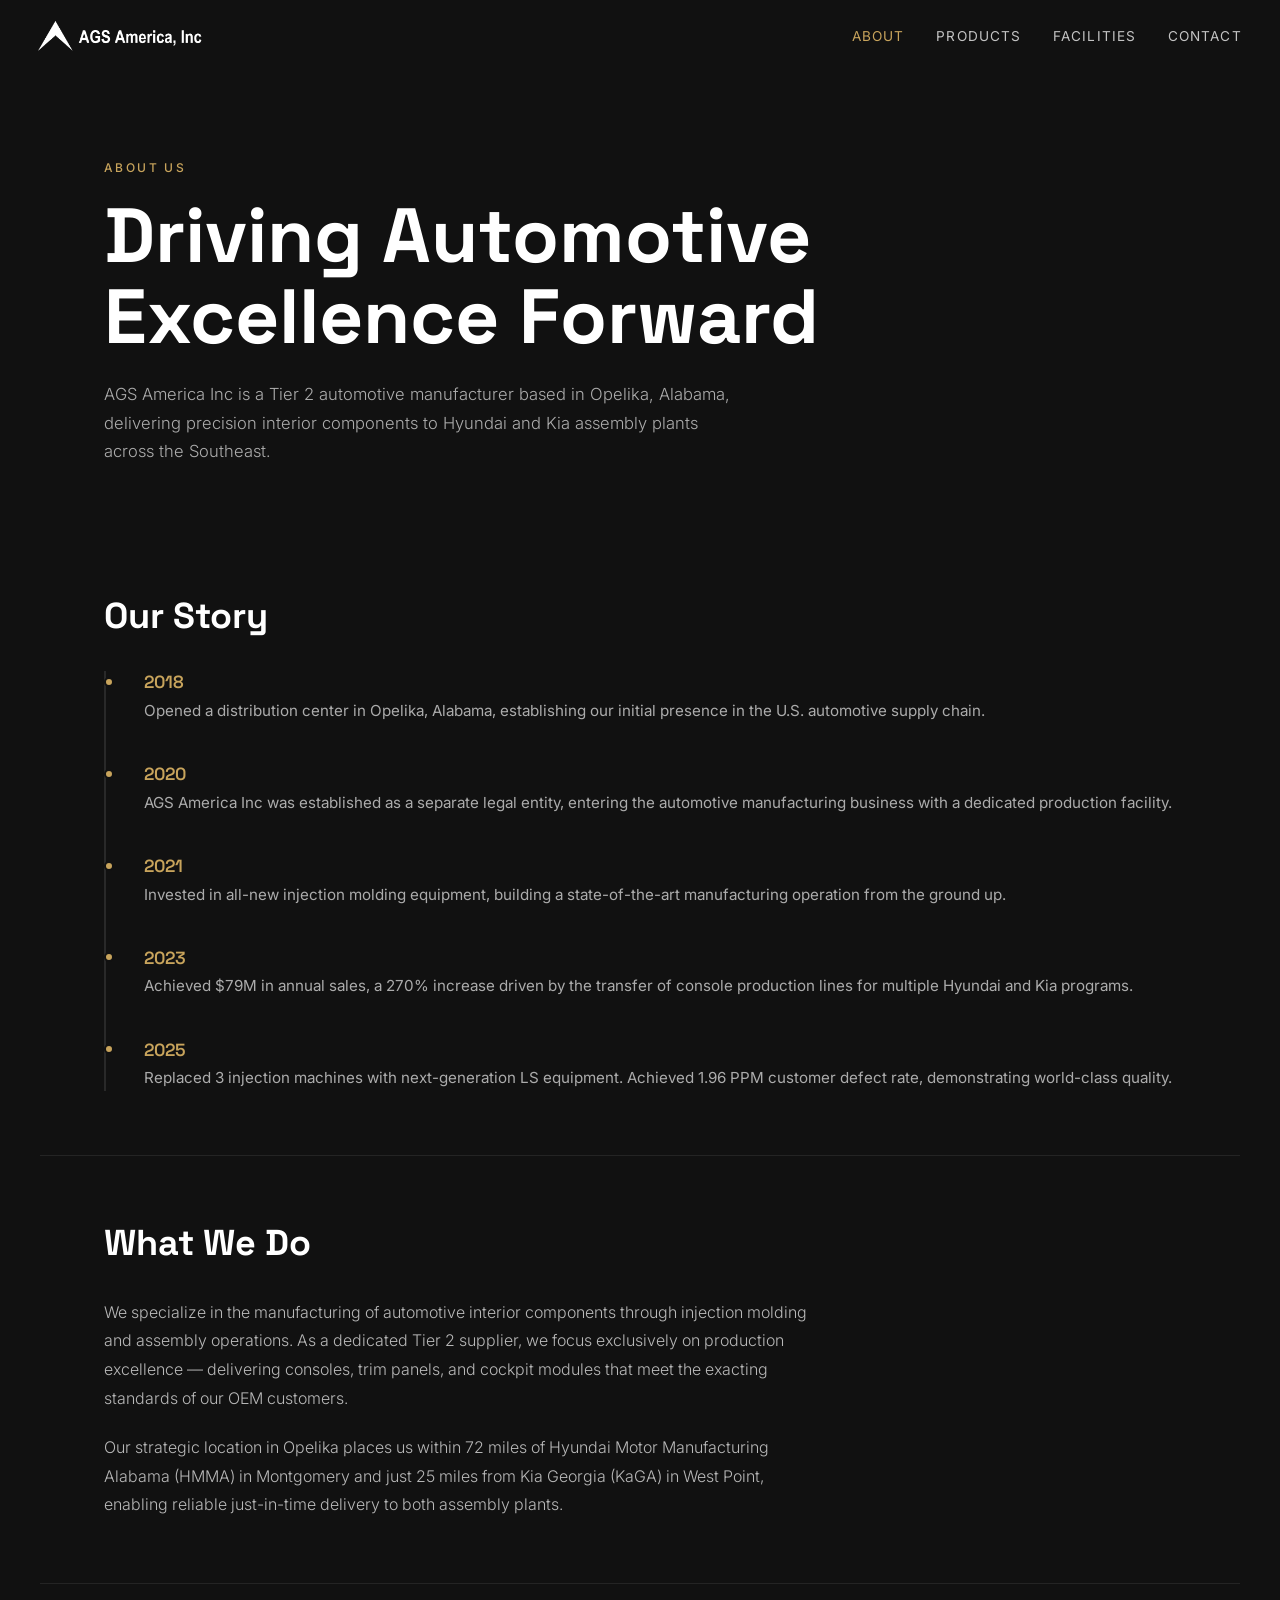
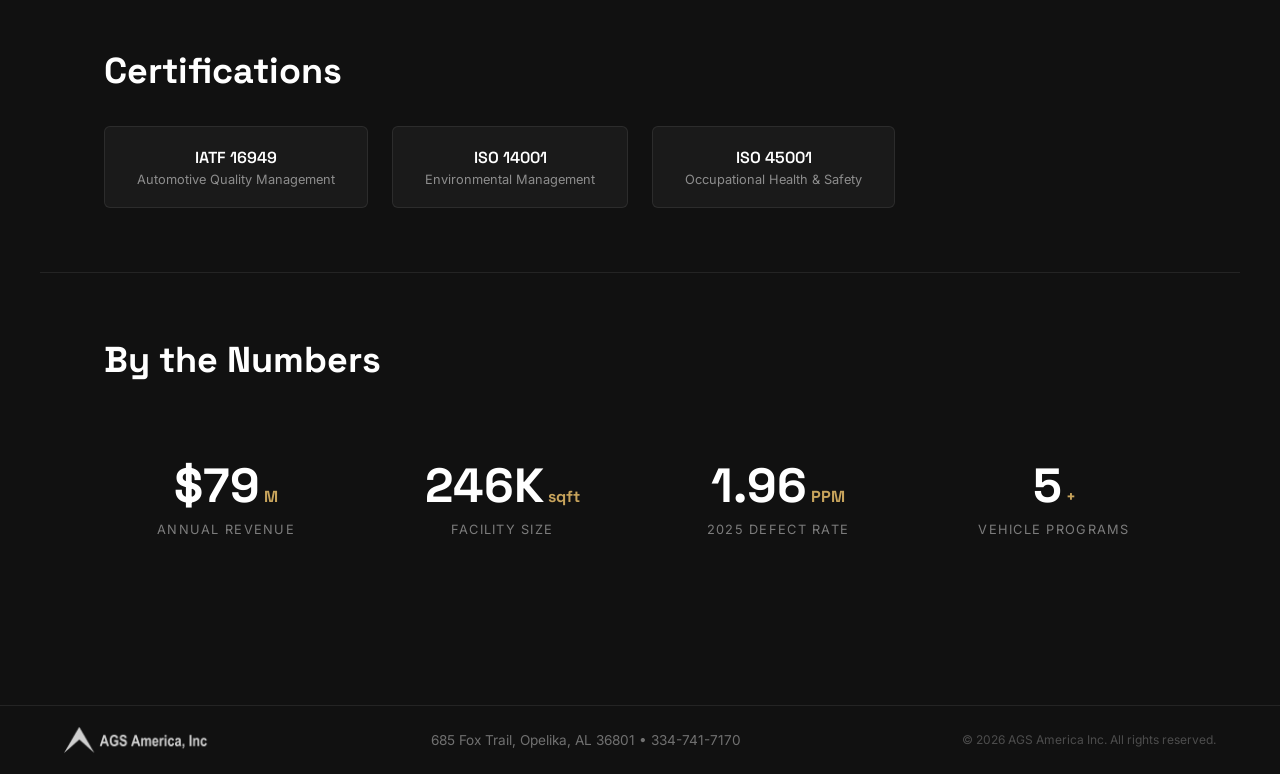
==== about.html @ 1b9a168b "Add mobile hamburger menu to all pages - Three-line toggle button visible on screens <= 768px - Full" ====
<!DOCTYPE html>
<html lang="en">
<head>
  <meta charset="UTF-8">
  <meta name="viewport" content="width=device-width, initial-scale=1.0">
  <title>About — AGS America Inc</title>
  <link rel="icon" href="favicon.ico" type="image/x-icon">
  <link rel="preconnect" href="https://fonts.googleapis.com">
  <link rel="preconnect" href="https://fonts.gstatic.com" crossorigin>
  <link href="https://fonts.googleapis.com/css2?family=Inter:wght@300;400;500;600;700&family=Space+Grotesk:wght@400;500;600;700&display=swap" rel="stylesheet">
  <link rel="stylesheet" href="css/pages.css">
</head>
<body>

  <header class="site-header">
    <nav>
      <a href="index.html" class="nav-logo-link"><img src="ags-logo-white.png" alt="AGS America, Inc" class="nav-logo-img"></a>
      <div class="nav-links">
        <a href="about.html" class="active">About</a>
        <a href="products.html">Products</a>
        <a href="facilities.html">Facilities</a>
        <a href="contact.html">Contact</a>
      </div>
      <button class="nav-toggle" aria-label="Menu">
        <span></span><span></span><span></span>
      </button>
    </nav>
  </header>

  <div class="page-hero">
    <span class="page-label">About Us</span>
    <h1>Driving Automotive<br>Excellence Forward</h1>
    <p class="page-intro">AGS America Inc is a Tier 2 automotive manufacturer based in Opelika, Alabama, delivering precision interior components to Hyundai and Kia assembly plants across the Southeast.</p>
  </div>

  <div class="page-section">
    <h2 class="section-title">Our Story</h2>
    <div class="timeline">
      <div class="timeline-item">
        <div class="timeline-year">2018</div>
        <div class="timeline-text">Opened a distribution center in Opelika, Alabama, establishing our initial presence in the U.S. automotive supply chain.</div>
      </div>
      <div class="timeline-item">
        <div class="timeline-year">2020</div>
        <div class="timeline-text">AGS America Inc was established as a separate legal entity, entering the automotive manufacturing business with a dedicated production facility.</div>
      </div>
      <div class="timeline-item">
        <div class="timeline-year">2021</div>
        <div class="timeline-text">Invested in all-new injection molding equipment, building a state-of-the-art manufacturing operation from the ground up.</div>
      </div>
      <div class="timeline-item">
        <div class="timeline-year">2023</div>
        <div class="timeline-text">Achieved $79M in annual sales, a 270% increase driven by the transfer of console production lines for multiple Hyundai and Kia programs.</div>
      </div>
      <div class="timeline-item">
        <div class="timeline-year">2025</div>
        <div class="timeline-text">Replaced 3 injection machines with next-generation LS equipment. Achieved 1.96 PPM customer defect rate, demonstrating world-class quality.</div>
      </div>
    </div>
  </div>

  <div class="page-section">
    <h2 class="section-title">What We Do</h2>
    <p class="section-text">We specialize in the manufacturing of automotive interior components through injection molding and assembly operations. As a dedicated Tier 2 supplier, we focus exclusively on production excellence — delivering consoles, trim panels, and cockpit modules that meet the exacting standards of our OEM customers.</p>
    <p class="section-text">Our strategic location in Opelika places us within 72 miles of Hyundai Motor Manufacturing Alabama (HMMA) in Montgomery and just 25 miles from Kia Georgia (KaGA) in West Point, enabling reliable just-in-time delivery to both assembly plants.</p>
  </div>

  <div class="page-section">
    <h2 class="section-title">Certifications</h2>
    <div class="cert-list">
      <div class="cert-badge">
        <div class="cert-name">IATF 16949</div>
        <div class="cert-desc">Automotive Quality Management</div>
      </div>
      <div class="cert-badge">
        <div class="cert-name">ISO 14001</div>
        <div class="cert-desc">Environmental Management</div>
      </div>
      <div class="cert-badge">
        <div class="cert-name">ISO 45001</div>
        <div class="cert-desc">Occupational Health &amp; Safety</div>
      </div>
    </div>
  </div>

  <div class="page-section">
    <h2 class="section-title">By the Numbers</h2>
    <div class="stats-row">
      <div class="stat-item">
        <div class="stat-value">$79<span class="stat-unit">M</span></div>
        <div class="stat-desc">Annual Revenue</div>
      </div>
      <div class="stat-item">
        <div class="stat-value">246K<span class="stat-unit">sqft</span></div>
        <div class="stat-desc">Facility Size</div>
      </div>
      <div class="stat-item">
        <div class="stat-value">1.96<span class="stat-unit">PPM</span></div>
        <div class="stat-desc">2025 Defect Rate</div>
      </div>
      <div class="stat-item">
        <div class="stat-value">5<span class="stat-unit">+</span></div>
        <div class="stat-desc">Vehicle Programs</div>
      </div>
    </div>
  </div>

  <footer class="site-footer">
    <div class="footer-inner">
      <img src="ags-logo-white.png" alt="AGS America, Inc" class="footer-logo">
      <div class="footer-info">685 Fox Trail, Opelika, AL 36801 &bull; 334-741-7170</div>
      <div class="footer-copy">&copy; 2026 AGS America Inc. All rights reserved.</div>
    </div>
  </footer>

<script>
    document.querySelector('.nav-toggle').addEventListener('click', function() {
      this.classList.toggle('open');
      document.querySelector('.nav-links').classList.toggle('open');
    });
  </script>
</body>
</html>
---- css/pages.css ----
/* === AGS America — Detail Pages === */

*, *::before, *::after {
  margin: 0;
  padding: 0;
  box-sizing: border-box;
}

:root {
  --bg-light: #f0ede8;
  --bg-dark: #111111;
  --bg-card: #1a1a1a;
  --text-on-light: #1a1a1a;
  --text-on-dark: #f0ede8;
  --accent: #c8a45c;
  --accent-hover: #dbb96e;
  --border: rgba(255,255,255,0.08);
  --font-display: 'Space Grotesk', sans-serif;
  --font-body: 'Inter', sans-serif;
}

html {
  font-size: 16px;
  -webkit-font-smoothing: antialiased;
  -moz-osx-font-smoothing: grayscale;
  scroll-behavior: smooth;
}

body {
  font-family: var(--font-body);
  background: var(--bg-dark);
  color: var(--text-on-dark);
  overflow-x: hidden;
}

/* === Header === */
.site-header {
  position: fixed;
  top: 0;
  left: 0;
  right: 0;
  z-index: 100;
  padding: 1.25rem 3vw;
  background: var(--bg-dark);
}

.site-header nav {
  display: flex;
  align-items: center;
  justify-content: space-between;
}

.nav-logo-link {
  display: flex;
  align-items: center;
}

.nav-logo-img {
  height: 32px;
  width: auto;
  filter: brightness(0) invert(1);
}

.nav-links {
  display: flex;
  gap: 2rem;
}

.nav-links a {
  color: rgba(255,255,255,0.75);
  text-decoration: none;
  font-size: 0.85rem;
  font-weight: 400;
  letter-spacing: 0.08em;
  text-transform: uppercase;
  transition: color 0.3s;
}

.nav-links a:hover,
.nav-links a.active {
  color: var(--accent);
}

/* === Page Hero === */
.page-hero {
  padding: 10rem 5vw 4rem;
  max-width: 1200px;
  margin: 0 auto;
}

.page-hero .page-label {
  display: block;
  font-size: 0.75rem;
  font-weight: 500;
  letter-spacing: 0.2em;
  text-transform: uppercase;
  color: var(--accent);
  margin-bottom: 1.25rem;
}

.page-hero h1 {
  font-family: var(--font-display);
  font-size: clamp(2.5rem, 6vw, 5rem);
  font-weight: 700;
  line-height: 1.05;
  color: #ffffff;
  margin-bottom: 1.5rem;
}

.page-hero .page-intro {
  font-size: clamp(1rem, 1.3vw, 1.15rem);
  line-height: 1.7;
  color: rgba(255,255,255,0.65);
  font-weight: 300;
  max-width: 640px;
}

/* === Content Section === */
.page-section {
  padding: 4rem 5vw;
  max-width: 1200px;
  margin: 0 auto;
}

.page-section + .page-section {
  border-top: 1px solid var(--border);
}

.section-title {
  font-family: var(--font-display);
  font-size: clamp(1.5rem, 3vw, 2.25rem);
  font-weight: 700;
  color: #ffffff;
  margin-bottom: 2rem;
}

.section-text {
  font-size: 1rem;
  line-height: 1.8;
  color: rgba(255,255,255,0.7);
  font-weight: 300;
  max-width: 720px;
}

.section-text + .section-text {
  margin-top: 1.25rem;
}

/* === Cards Grid === */
.cards-grid {
  display: grid;
  grid-template-columns: repeat(auto-fit, minmax(280px, 1fr));
  gap: 1.5rem;
}

.card {
  background: var(--bg-card);
  border: 1px solid var(--border);
  border-radius: 6px;
  padding: 2rem;
  transition: border-color 0.3s;
}

.card:hover {
  border-color: rgba(200,164,92,0.3);
}

.card-label {
  display: block;
  font-size: 0.7rem;
  font-weight: 500;
  letter-spacing: 0.15em;
  text-transform: uppercase;
  color: var(--accent);
  margin-bottom: 0.75rem;
}

.card h3 {
  font-family: var(--font-display);
  font-size: 1.35rem;
  font-weight: 600;
  color: #ffffff;
  margin-bottom: 0.75rem;
}

.card p {
  font-size: 0.95rem;
  line-height: 1.7;
  color: rgba(255,255,255,0.6);
  font-weight: 300;
}

/* === Timeline === */
.timeline {
  position: relative;
  padding-left: 2.5rem;
}

.timeline::before {
  content: '';
  position: absolute;
  left: 0;
  top: 0;
  bottom: 0;
  width: 2px;
  background: rgba(255,255,255,0.1);
}

.timeline-item {
  position: relative;
  padding-bottom: 2.5rem;
}

.timeline-item:last-child {
  padding-bottom: 0;
}

.timeline-item::before {
  content: '';
  position: absolute;
  left: -2.5rem;
  top: 0.35rem;
  width: 10px;
  height: 10px;
  border-radius: 50%;
  background: var(--accent);
  border: 2px solid var(--bg-dark);
}

.timeline-year {
  font-family: var(--font-display);
  font-size: 1.1rem;
  font-weight: 600;
  color: var(--accent);
  margin-bottom: 0.35rem;
}

.timeline-text {
  font-size: 0.95rem;
  line-height: 1.6;
  color: rgba(255,255,255,0.65);
}

/* === Stats Row === */
.stats-row {
  display: grid;
  grid-template-columns: repeat(auto-fit, minmax(180px, 1fr));
  gap: 2rem;
  padding: 2.5rem 0;
}

.stat-item {
  text-align: center;
}

.stat-value {
  font-family: var(--font-display);
  font-size: clamp(2rem, 4vw, 3rem);
  font-weight: 700;
  color: #ffffff;
}

.stat-unit {
  font-size: 1rem;
  color: var(--accent);
  margin-left: 0.25rem;
}

.stat-desc {
  font-size: 0.8rem;
  color: rgba(255,255,255,0.45);
  letter-spacing: 0.1em;
  text-transform: uppercase;
  margin-top: 0.35rem;
}

/* === Certification Badges === */
.cert-list {
  display: flex;
  gap: 1.5rem;
  flex-wrap: wrap;
}

.cert-badge {
  background: var(--bg-card);
  border: 1px solid var(--border);
  border-radius: 6px;
  padding: 1.25rem 2rem;
  text-align: center;
}

.cert-badge .cert-name {
  font-family: var(--font-display);
  font-size: 1rem;
  font-weight: 600;
  color: #ffffff;
}

.cert-badge .cert-desc {
  font-size: 0.8rem;
  color: rgba(255,255,255,0.5);
  margin-top: 0.25rem;
}

/* === Contact === */
.contact-grid {
  display: grid;
  grid-template-columns: 1fr 1fr;
  gap: 3rem;
}

.contact-info-list {
  list-style: none;
  display: flex;
  flex-direction: column;
  gap: 1.5rem;
}

.contact-info-list li {
  display: flex;
  flex-direction: column;
  gap: 0.25rem;
}

.contact-label {
  font-size: 0.7rem;
  font-weight: 500;
  letter-spacing: 0.15em;
  text-transform: uppercase;
  color: var(--accent);
}

.contact-value {
  font-size: 1.05rem;
  color: rgba(255,255,255,0.85);
}

.contact-value a {
  color: rgba(255,255,255,0.85);
  text-decoration: none;
  transition: color 0.3s;
}

.contact-value a:hover {
  color: var(--accent);
}

.map-container {
  border-radius: 6px;
  overflow: hidden;
  border: 1px solid var(--border);
}

.map-container iframe {
  width: 100%;
  height: 400px;
  border: 0;
  filter: grayscale(0.8) brightness(0.7) contrast(1.1);
}

/* === Photo Grid === */
.photo-grid {
  display: grid;
  grid-template-columns: 1fr 1fr;
  gap: 1.5rem;
}

.photo-item {
  border-radius: 6px;
  overflow: hidden;
  border: 1px solid var(--border);
}

.photo-item img {
  width: 100%;
  height: 280px;
  object-fit: cover;
  display: block;
}

.photo-item.photo-wide {
  grid-column: 1 / -1;
}

.photo-item.photo-wide img {
  height: 360px;
}

.photo-caption {
  display: block;
  padding: 0.75rem 1rem;
  font-size: 0.8rem;
  color: rgba(255,255,255,0.5);
  background: var(--bg-card);
}

/* === Footer === */
.site-footer {
  position: relative;
  z-index: 10;
  background: var(--bg-dark);
  padding: 1.25rem 5vw;
  border-top: 1px solid var(--border);
  margin-top: 4rem;
}

.footer-inner {
  display: flex;
  align-items: center;
  justify-content: space-between;
  flex-wrap: wrap;
  gap: 0.75rem;
}

.footer-logo {
  height: 28px;
  width: auto;
  filter: brightness(0) invert(1);
  opacity: 0.8;
}

.footer-info {
  font-size: 0.85rem;
  color: rgba(255,255,255,0.4);
}

.footer-copy {
  font-size: 0.75rem;
  color: rgba(255,255,255,0.25);
}

/* === Hamburger Toggle === */
.nav-toggle {
  display: none;
  background: none;
  border: none;
  cursor: pointer;
  padding: 0.5rem;
  z-index: 201;
}

.nav-toggle span {
  display: block;
  width: 24px;
  height: 2px;
  background: #fff;
  margin: 5px 0;
  transition: transform 0.3s, opacity 0.3s;
}

.nav-toggle.open span:nth-child(1) {
  transform: translateY(7px) rotate(45deg);
}

.nav-toggle.open span:nth-child(2) {
  opacity: 0;
}

.nav-toggle.open span:nth-child(3) {
  transform: translateY(-7px) rotate(-45deg);
}

/* === Mobile === */
@media (max-width: 768px) {
  .nav-toggle {
    display: block;
  }

  .nav-links {
    display: none;
    position: fixed;
    top: 0;
    left: 0;
    right: 0;
    bottom: 0;
    background: rgba(17,17,17,0.97);
    flex-direction: column;
    align-items: center;
    justify-content: center;
    gap: 2.5rem;
    z-index: 200;
  }

  .nav-links.open {
    display: flex;
  }

  .nav-links a {
    font-size: 1.2rem;
  }

  .contact-grid {
    grid-template-columns: 1fr;
  }

  .cards-grid {
    grid-template-columns: 1fr;
  }

  .cert-list {
    flex-direction: column;
  }
}
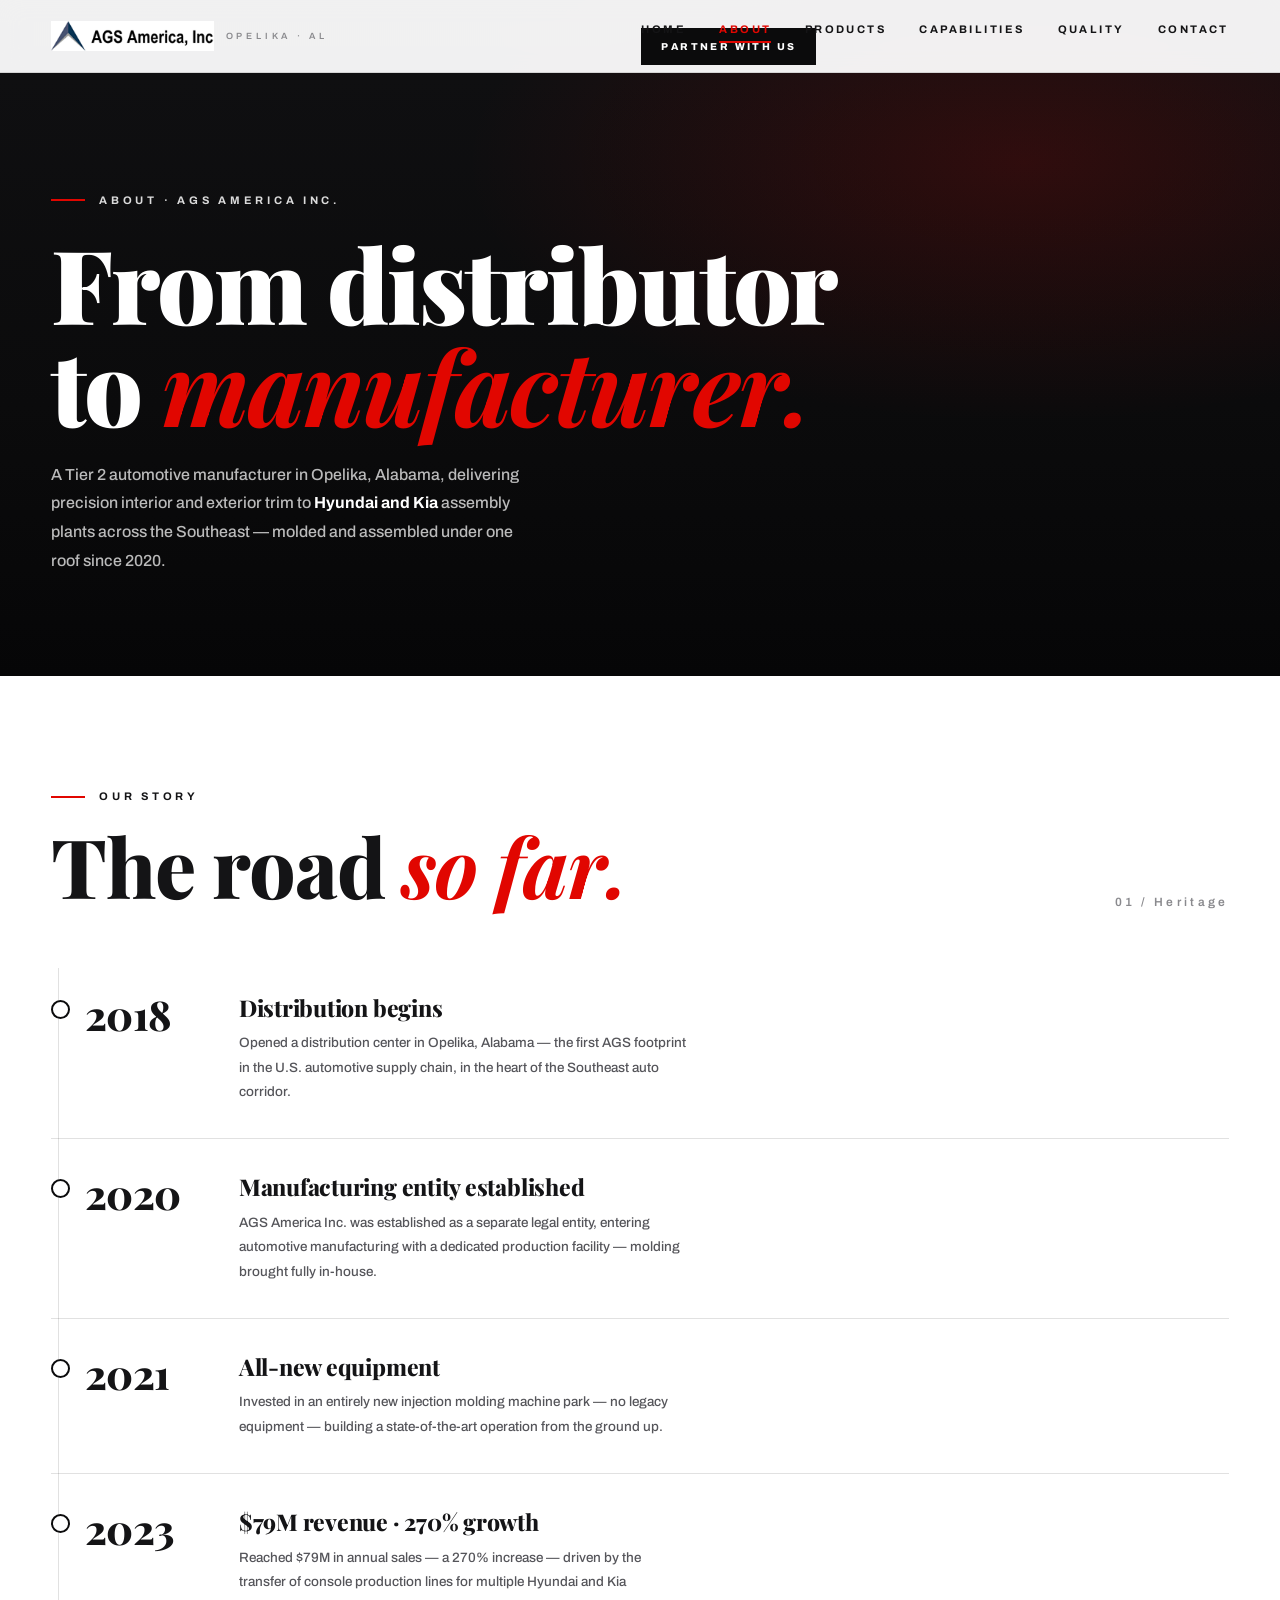
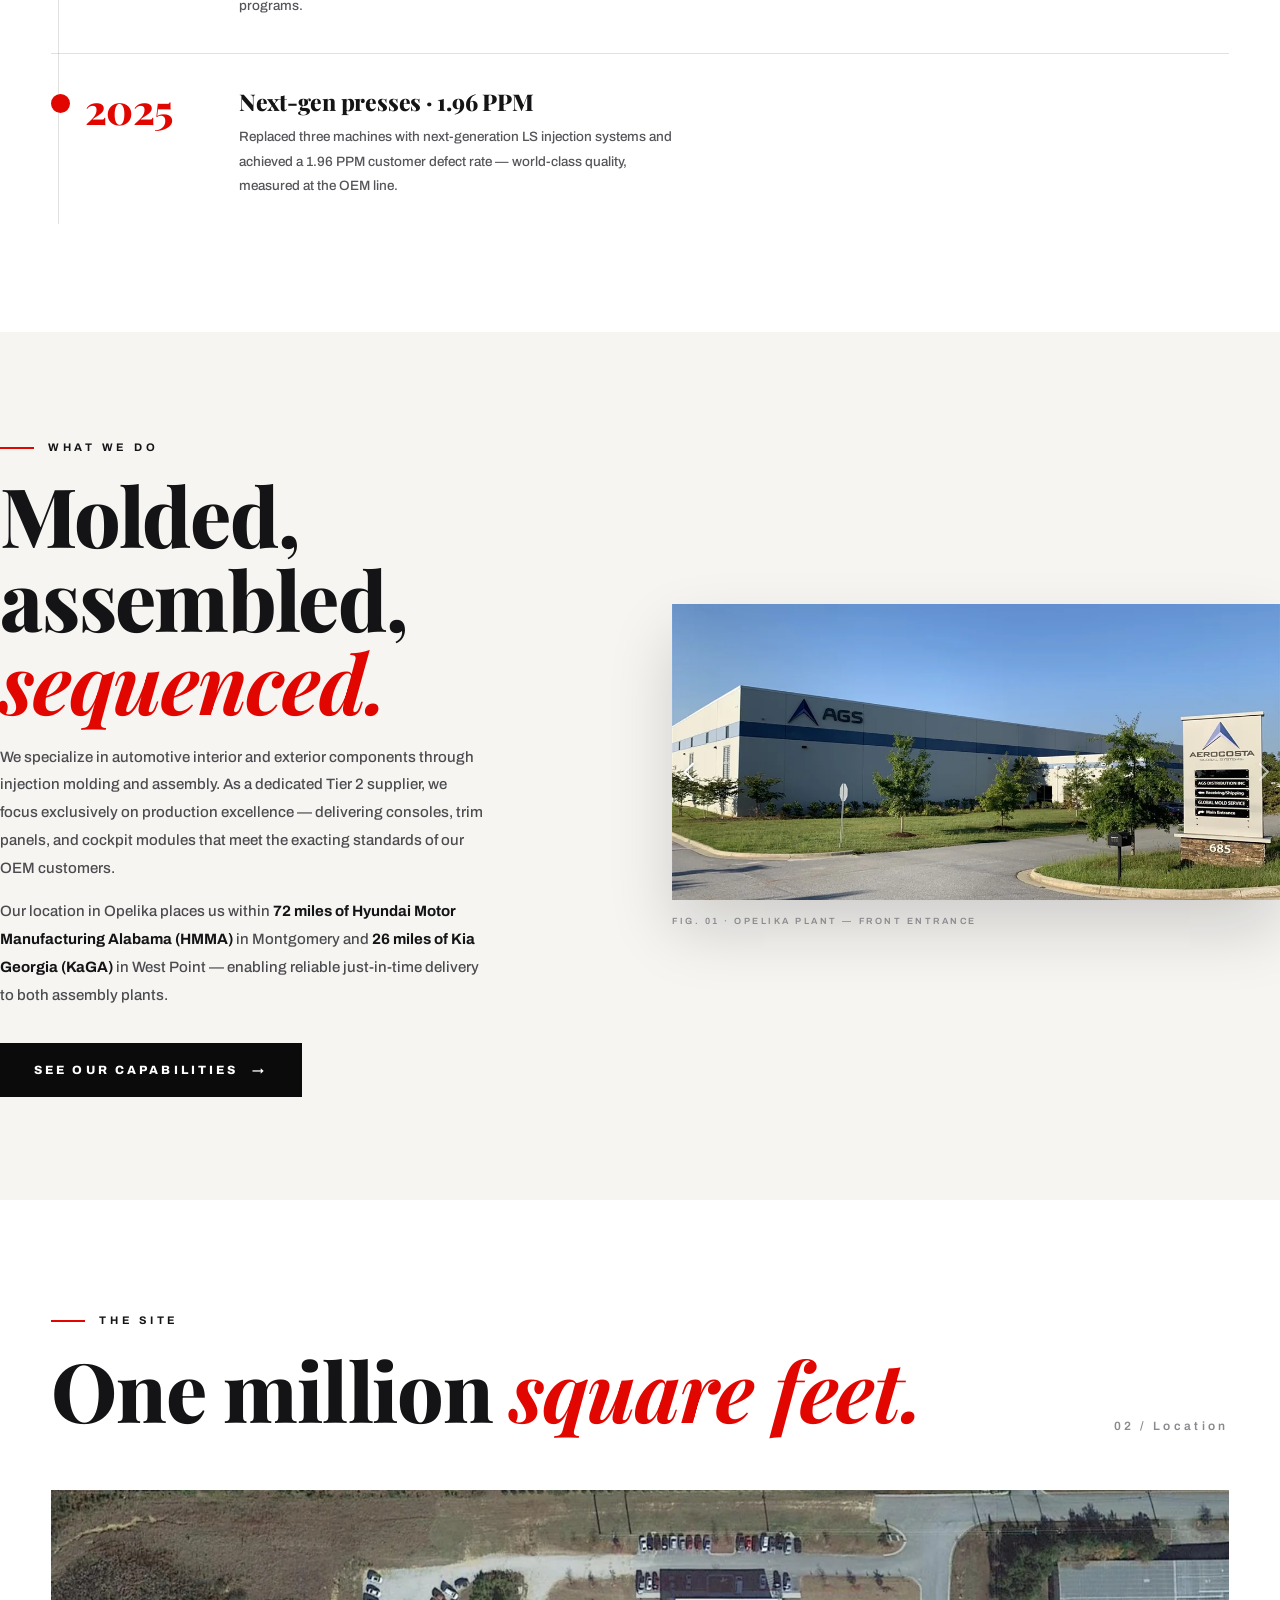
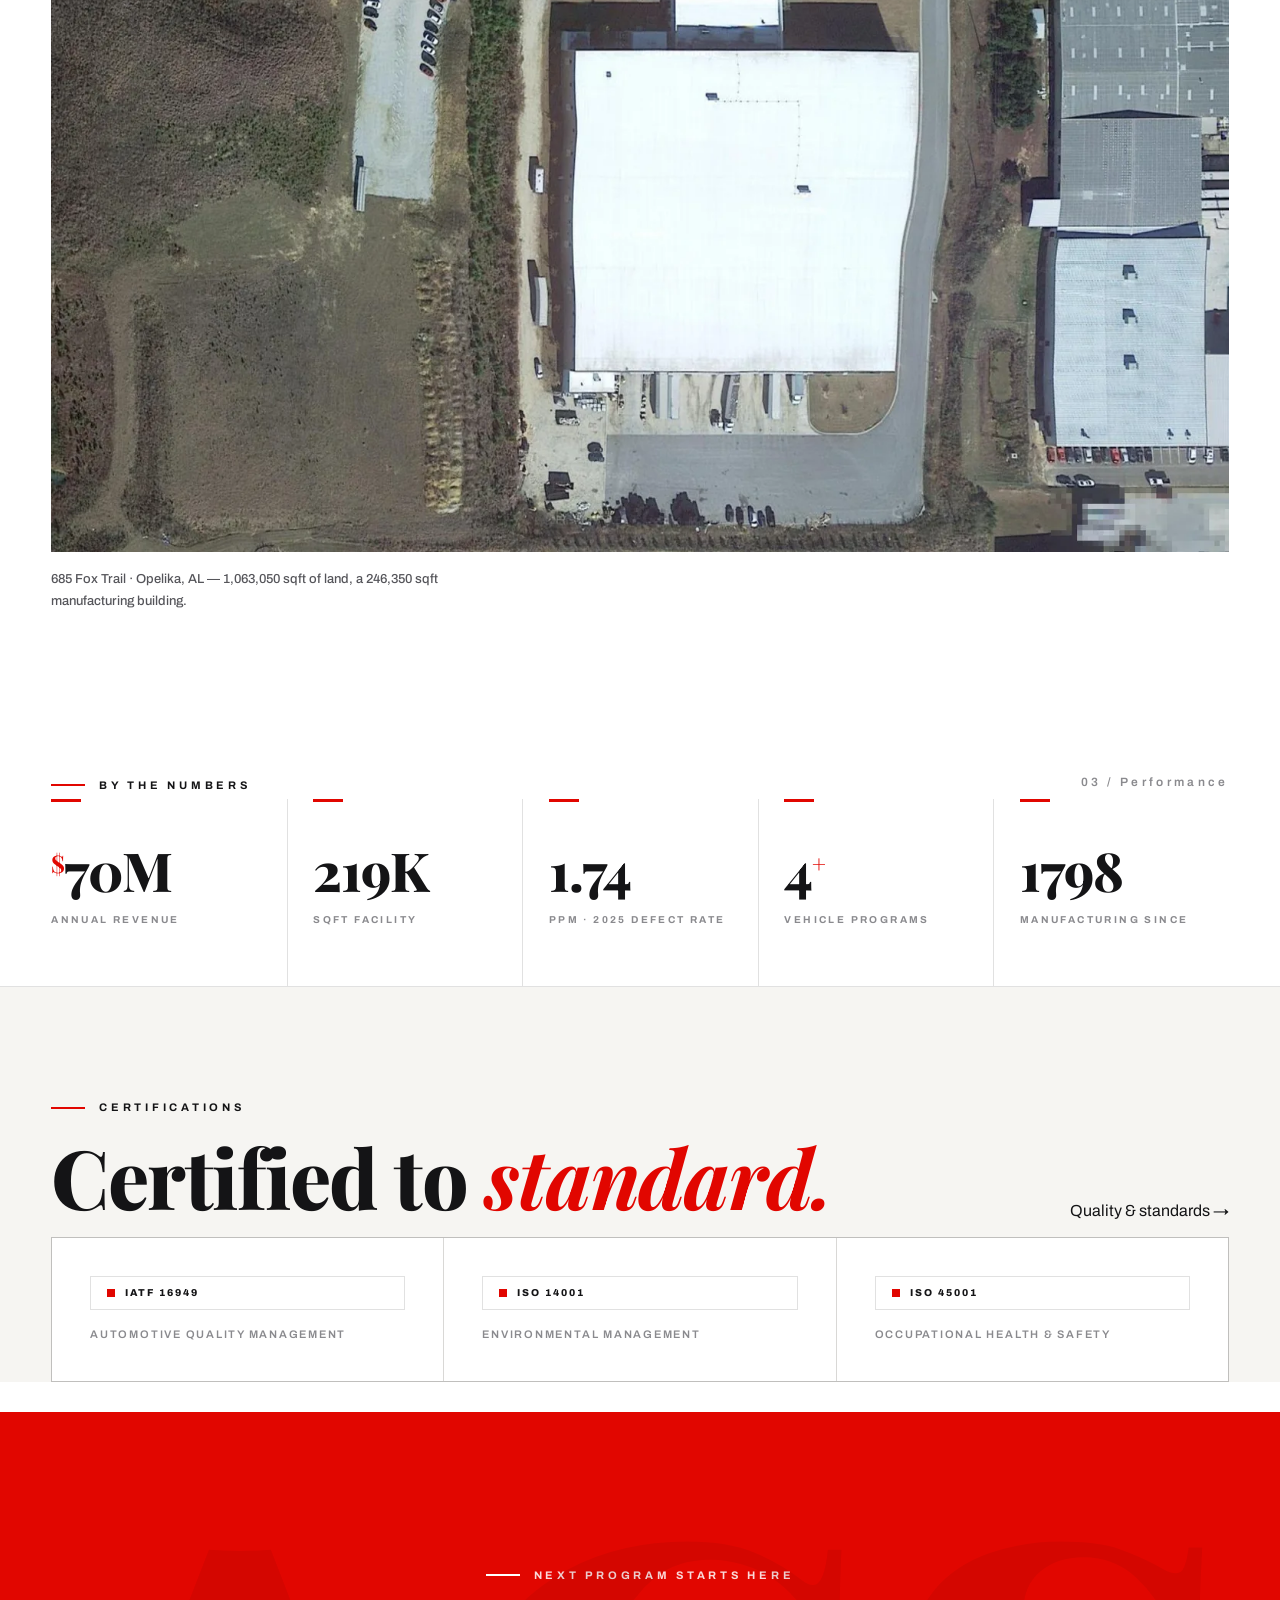
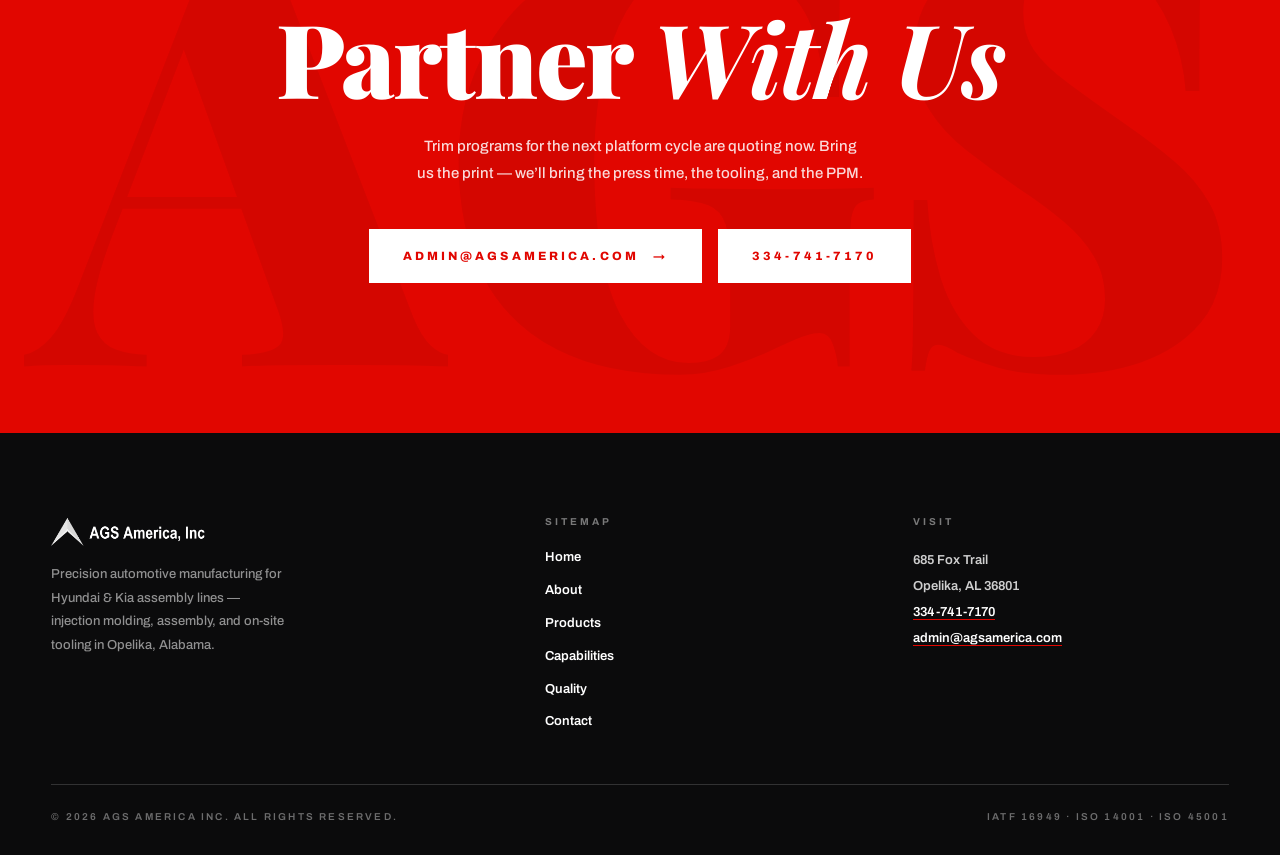
==== commit b0730e75: "Redesign v2: Showroom style, 6-page structure, vehicle hotspot, Quality page - Replace canvas frame-" ====
--- a/about.html
+++ b/about.html
@@ -1,123 +1,270 @@
 <!DOCTYPE html>
 <html lang="en">
 <head>
-  <meta charset="UTF-8">
-  <meta name="viewport" content="width=device-width, initial-scale=1.0">
-  <title>About — AGS America Inc</title>
-  <link rel="icon" href="favicon.ico" type="image/x-icon">
-  <link rel="preconnect" href="https://fonts.googleapis.com">
-  <link rel="preconnect" href="https://fonts.gstatic.com" crossorigin>
-  <link href="https://fonts.googleapis.com/css2?family=Inter:wght@300;400;500;600;700&family=Space+Grotesk:wght@400;500;600;700&display=swap" rel="stylesheet">
-  <link rel="stylesheet" href="css/pages.css">
+<meta charset="UTF-8">
+<meta name="viewport" content="width=device-width, initial-scale=1.0">
+<title>About AGS America — From Distributor to Manufacturer | Opelika, AL</title>
+<meta name="description" content="AGS America grew from a 2018 distribution operation into a Tier 2 automotive manufacturer in Opelika, Alabama — injection molding and assembly for Hyundai and Kia platforms, $79M revenue, 1.96 PPM.">
+<link rel="canonical" href="https://www.agsamerica.com/about.html">
+<link rel="icon" href="favicon.ico" type="image/x-icon">
+
+<!-- Open Graph -->
+<meta property="og:type" content="website">
+<meta property="og:title" content="About AGS America — From Distributor to Manufacturer">
+<meta property="og:description" content="From a 2018 distribution center to a 246,000 sqft manufacturing plant serving Hyundai & Kia — the AGS America story.">
+<meta property="og:url" content="https://www.agsamerica.com/about.html">
+<meta property="og:image" content="https://www.agsamerica.com/img/plant-aerial-1.webp">
+<meta name="twitter:card" content="summary_large_image">
+
+<!-- Fonts -->
+<link rel="preconnect" href="https://fonts.googleapis.com">
+<link rel="preconnect" href="https://fonts.gstatic.com" crossorigin>
+<link href="https://fonts.googleapis.com/css2?family=Playfair+Display:ital,wght@0,500;0,700;0,800;0,900;1,500;1,700;1,900&family=Archivo:wght@400;500;600;700;800;900&display=swap" rel="stylesheet">
+
+<link rel="stylesheet" href="css/main.css?v=1">
+<link rel="stylesheet" href="css/sub.css?v=1">
 </head>
 <body>
 
-  <header class="site-header">
-    <nav>
-      <a href="index.html" class="nav-logo-link"><img src="ags-logo-white.png" alt="AGS America, Inc" class="nav-logo-img"></a>
-      <div class="nav-links">
-        <a href="about.html" class="active">About</a>
-        <a href="products.html">Products</a>
-        <a href="facilities.html">Facilities</a>
-        <a href="contact.html">Contact</a>
-      </div>
-      <button class="nav-toggle" aria-label="Menu">
-        <span></span><span></span><span></span>
-      </button>
+<!-- ================= NAV ================= -->
+<header class="nav">
+  <div class="wrap nav-inner">
+    <a class="brand" href="index.html" aria-label="AGS America home">
+      <img class="brand-logo" src="ags-logo.png" alt="AGS America">
+      <span class="brand-sub">Opelika · AL</span>
+    </a>
+    <nav class="nav-drawer" id="primary-nav" aria-label="Primary">
+      <ul class="nav-links">
+        <li><a href="index.html">Home</a></li>
+        <li><a href="about.html" class="active">About</a></li>
+        <li><a href="products.html">Products</a></li>
+        <li><a href="capabilities.html">Capabilities</a></li>
+        <li><a href="quality.html">Quality</a></li>
+        <li><a href="contact.html">Contact</a></li>
+      </ul>
+      <a class="nav-cta" href="contact.html">Partner&nbsp;With&nbsp;Us</a>
     </nav>
-  </header>
-
-  <div class="page-hero">
-    <span class="page-label">About Us</span>
-    <h1>Driving Automotive<br>Excellence Forward</h1>
-    <p class="page-intro">AGS America Inc is a Tier 2 automotive manufacturer based in Opelika, Alabama, delivering precision interior components to Hyundai and Kia assembly plants across the Southeast.</p>
-  </div>
-
-  <div class="page-section">
-    <h2 class="section-title">Our Story</h2>
-    <div class="timeline">
-      <div class="timeline-item">
-        <div class="timeline-year">2018</div>
-        <div class="timeline-text">Opened a distribution center in Opelika, Alabama, establishing our initial presence in the U.S. automotive supply chain.</div>
-      </div>
-      <div class="timeline-item">
-        <div class="timeline-year">2020</div>
-        <div class="timeline-text">AGS America Inc was established as a separate legal entity, entering the automotive manufacturing business with a dedicated production facility.</div>
-      </div>
-      <div class="timeline-item">
-        <div class="timeline-year">2021</div>
-        <div class="timeline-text">Invested in all-new injection molding equipment, building a state-of-the-art manufacturing operation from the ground up.</div>
-      </div>
-      <div class="timeline-item">
-        <div class="timeline-year">2023</div>
-        <div class="timeline-text">Achieved $79M in annual sales, a 270% increase driven by the transfer of console production lines for multiple Hyundai and Kia programs.</div>
-      </div>
-      <div class="timeline-item">
-        <div class="timeline-year">2025</div>
-        <div class="timeline-text">Replaced 3 injection machines with next-generation LS equipment. Achieved 1.96 PPM customer defect rate, demonstrating world-class quality.</div>
-      </div>
-    </div>
-  </div>
-
-  <div class="page-section">
-    <h2 class="section-title">What We Do</h2>
-    <p class="section-text">We specialize in the manufacturing of automotive interior components through injection molding and assembly operations. As a dedicated Tier 2 supplier, we focus exclusively on production excellence — delivering consoles, trim panels, and cockpit modules that meet the exacting standards of our OEM customers.</p>
-    <p class="section-text">Our strategic location in Opelika places us within 72 miles of Hyundai Motor Manufacturing Alabama (HMMA) in Montgomery and just 25 miles from Kia Georgia (KaGA) in West Point, enabling reliable just-in-time delivery to both assembly plants.</p>
-  </div>
-
-  <div class="page-section">
-    <h2 class="section-title">Certifications</h2>
-    <div class="cert-list">
-      <div class="cert-badge">
-        <div class="cert-name">IATF 16949</div>
-        <div class="cert-desc">Automotive Quality Management</div>
-      </div>
-      <div class="cert-badge">
-        <div class="cert-name">ISO 14001</div>
-        <div class="cert-desc">Environmental Management</div>
-      </div>
-      <div class="cert-badge">
-        <div class="cert-name">ISO 45001</div>
-        <div class="cert-desc">Occupational Health &amp; Safety</div>
-      </div>
-    </div>
-  </div>
-
-  <div class="page-section">
-    <h2 class="section-title">By the Numbers</h2>
-    <div class="stats-row">
-      <div class="stat-item">
-        <div class="stat-value">$79<span class="stat-unit">M</span></div>
-        <div class="stat-desc">Annual Revenue</div>
-      </div>
-      <div class="stat-item">
-        <div class="stat-value">246K<span class="stat-unit">sqft</span></div>
-        <div class="stat-desc">Facility Size</div>
-      </div>
-      <div class="stat-item">
-        <div class="stat-value">1.96<span class="stat-unit">PPM</span></div>
-        <div class="stat-desc">2025 Defect Rate</div>
-      </div>
-      <div class="stat-item">
-        <div class="stat-value">5<span class="stat-unit">+</span></div>
-        <div class="stat-desc">Vehicle Programs</div>
-      </div>
-    </div>
-  </div>
-
-  <footer class="site-footer">
+    <button class="nav-toggle" aria-label="Menu" aria-expanded="false" aria-controls="primary-nav">
+      <span></span><span></span><span></span>
+    </button>
+  </div>
+</header>
+
+<!-- ================= PAGE HERO ================= -->
+<section class="page-hero">
+  <div class="wrap">
+    <span class="kicker reveal">About · AGS America Inc.</span>
+    <h1 class="reveal d1">From distributor<br>to <em>manufacturer.</em></h1>
+    <p class="lead reveal d2">
+      A Tier 2 automotive manufacturer in Opelika, Alabama, delivering precision interior and
+      exterior trim to <strong>Hyundai and Kia</strong> assembly plants across the Southeast —
+      molded and assembled under one roof since 2020.
+    </p>
+  </div>
+</section>
+
+<!-- ================= OUR STORY — TIMELINE ================= -->
+<section class="sub-sec">
+  <div class="wrap">
+    <div class="sec-head">
+      <div class="reveal">
+        <span class="kicker">Our Story</span>
+        <h2 class="sec-title">The road <em>so far.</em></h2>
+      </div>
+      <span class="index-no reveal d2">01 / Heritage</span>
+    </div>
+
+    <ol class="vtl">
+      <li class="vtl-item reveal">
+        <span class="vtl-year">2018</span>
+        <div class="vtl-body">
+          <h3>Distribution begins</h3>
+          <p>Opened a distribution center in Opelika, Alabama — the first AGS footprint in the U.S. automotive supply chain, in the heart of the Southeast auto corridor.</p>
+        </div>
+      </li>
+      <li class="vtl-item reveal d1">
+        <span class="vtl-year">2020</span>
+        <div class="vtl-body">
+          <h3>Manufacturing entity established</h3>
+          <p>AGS America Inc. was established as a separate legal entity, entering automotive manufacturing with a dedicated production facility — molding brought fully in-house.</p>
+        </div>
+      </li>
+      <li class="vtl-item reveal d2">
+        <span class="vtl-year">2021</span>
+        <div class="vtl-body">
+          <h3>All-new equipment</h3>
+          <p>Invested in an entirely new injection molding machine park — no legacy equipment — building a state-of-the-art operation from the ground up.</p>
+        </div>
+      </li>
+      <li class="vtl-item reveal d3">
+        <span class="vtl-year">2023</span>
+        <div class="vtl-body">
+          <h3>$79M revenue · 270% growth</h3>
+          <p>Reached $79M in annual sales — a 270% increase — driven by the transfer of console production lines for multiple Hyundai and Kia programs.</p>
+        </div>
+      </li>
+      <li class="vtl-item vtl-hot reveal d4">
+        <span class="vtl-year">2025</span>
+        <div class="vtl-body">
+          <h3>Next-gen presses · 1.96 PPM</h3>
+          <p>Replaced three machines with next-generation LS injection systems and achieved a 1.96 PPM customer defect rate — world-class quality, measured at the OEM line.</p>
+        </div>
+      </li>
+    </ol>
+  </div>
+</section>
+
+<!-- ================= WHAT WE DO ================= -->
+<section class="sub-sec sub-sec--paper">
+  <div class="wrap split-feature">
+    <div class="split-feature-text reveal">
+      <span class="kicker">What We Do</span>
+      <h2 class="sec-title">Molded, assembled,<br><em>sequenced.</em></h2>
+      <p class="prose">
+        We specialize in automotive interior and exterior components through injection molding and
+        assembly. As a dedicated Tier 2 supplier, we focus exclusively on production excellence —
+        delivering consoles, trim panels, and cockpit modules that meet the exacting standards of
+        our OEM customers.
+      </p>
+      <p class="prose">
+        Our location in Opelika places us within <strong>72 miles of Hyundai Motor Manufacturing
+        Alabama (HMMA)</strong> in Montgomery and <strong>26 miles of Kia Georgia (KaGA)</strong> in
+        West Point — enabling reliable just-in-time delivery to both assembly plants.
+      </p>
+      <a class="btn btn--dark" href="capabilities.html">See our capabilities <span class="arrow">→</span></a>
+    </div>
+    <figure class="split-feature-media reveal d2">
+      <img src="img/plant-exterior-front-1.webp" alt="AGS America plant — front entrance, Fox Trail" loading="lazy" decoding="async" width="1400" height="788">
+      <figcaption>Fig. 01 · Opelika plant — front entrance</figcaption>
+    </figure>
+  </div>
+</section>
+
+<!-- ================= LOCATION PHOTO ================= -->
+<section class="sub-sec">
+  <div class="wrap">
+    <div class="sec-head">
+      <div class="reveal">
+        <span class="kicker">The site</span>
+        <h2 class="sec-title">One million <em>square feet.</em></h2>
+      </div>
+      <span class="index-no reveal d2">02 / Location</span>
+    </div>
+    <figure class="wide-photo reveal">
+      <img src="img/plant-aerial-1.webp" alt="Aerial view of the AGS America facility in Opelika, Alabama" loading="lazy" decoding="async" width="1920" height="1080">
+      <figcaption>685 Fox Trail · Opelika, AL — 1,063,050 sqft of land, a 246,350 sqft manufacturing building.</figcaption>
+    </figure>
+  </div>
+</section>
+
+<!-- ================= BY THE NUMBERS ================= -->
+<section class="stats" aria-label="Company statistics">
+  <div class="wrap">
+    <div class="stats-head reveal">
+      <span class="kicker">By the numbers</span>
+      <span class="index-no">03 / Performance</span>
+    </div>
+    <div class="stats-grid">
+      <div class="stat reveal">
+        <div class="stat-num"><sup>$</sup><span class="count" data-target="79" data-suffix="M">0</span></div>
+        <div class="stat-label">Annual Revenue</div>
+      </div>
+      <div class="stat reveal d1">
+        <div class="stat-num"><span class="count" data-target="246" data-suffix="K">0</span></div>
+        <div class="stat-label">sqft Facility</div>
+      </div>
+      <div class="stat reveal d2">
+        <div class="stat-num"><span class="count" data-target="1.96" data-decimals="2">0</span></div>
+        <div class="stat-label">PPM · 2025 Defect Rate</div>
+      </div>
+      <div class="stat reveal d3">
+        <div class="stat-num"><span class="count" data-target="5">0</span><sup>+</sup></div>
+        <div class="stat-label">Vehicle Programs</div>
+      </div>
+      <div class="stat reveal d4">
+        <div class="stat-num"><span class="count" data-target="2020">0</span></div>
+        <div class="stat-label">Manufacturing Since</div>
+      </div>
+    </div>
+  </div>
+</section>
+
+<!-- ================= CERTIFICATIONS MINI ================= -->
+<section class="sub-sec sub-sec--paper">
+  <div class="wrap">
+    <div class="sec-head">
+      <div class="reveal">
+        <span class="kicker">Certifications</span>
+        <h2 class="sec-title">Certified to <em>standard.</em></h2>
+      </div>
+      <a class="tl-link reveal d2" href="quality.html">Quality &amp; standards <span aria-hidden="true">→</span></a>
+    </div>
+    <div class="cert-mini reveal">
+      <a class="cert-mini-item" href="quality.html">
+        <span class="badge-chip">IATF 16949</span>
+        <p>Automotive Quality Management</p>
+      </a>
+      <a class="cert-mini-item" href="quality.html">
+        <span class="badge-chip">ISO 14001</span>
+        <p>Environmental Management</p>
+      </a>
+      <a class="cert-mini-item" href="quality.html">
+        <span class="badge-chip">ISO 45001</span>
+        <p>Occupational Health &amp; Safety</p>
+      </a>
+    </div>
+  </div>
+</section>
+
+<!-- ================= CTA ================= -->
+<section class="cta" id="contact">
+  <div class="wrap">
+    <span class="kicker reveal">Next program starts here</span>
+    <h2 class="reveal d1">Partner <em>With Us</em></h2>
+    <p class="reveal d2">Trim programs for the next platform cycle are quoting now. Bring us the print — we’ll bring the press time, the tooling, and the PPM.</p>
+    <div class="cta-actions reveal d3">
+      <a class="btn" href="mailto:admin@agsamerica.com?subject=Website%20Inquiry%20-%20AGS%20America">admin@agsamerica.com <span class="arrow">→</span></a>
+      <a class="btn btn--ghost" href="tel:+13347417170">334-741-7170</a>
+    </div>
+  </div>
+</section>
+
+<!-- ================= FOOTER ================= -->
+<footer class="footer">
+  <div class="wrap">
     <div class="footer-inner">
-      <img src="ags-logo-white.png" alt="AGS America, Inc" class="footer-logo">
-      <div class="footer-info">685 Fox Trail, Opelika, AL 36801 &bull; 334-741-7170</div>
-      <div class="footer-copy">&copy; 2026 AGS America Inc. All rights reserved.</div>
-    </div>
-  </footer>
-
-<script>
-    document.querySelector('.nav-toggle').addEventListener('click', function() {
-      this.classList.toggle('open');
-      document.querySelector('.nav-links').classList.toggle('open');
-    });
-  </script>
+      <div>
+        <img class="footer-logo" src="ags-logo-white.png" alt="AGS America">
+        <p class="footer-tag">Precision automotive manufacturing for Hyundai &amp; Kia assembly lines — injection molding, assembly, and on-site tooling in Opelika, Alabama.</p>
+      </div>
+      <div>
+        <h4>Sitemap</h4>
+        <ul>
+          <li><a href="index.html">Home</a></li>
+          <li><a href="about.html">About</a></li>
+          <li><a href="products.html">Products</a></li>
+          <li><a href="capabilities.html">Capabilities</a></li>
+          <li><a href="quality.html">Quality</a></li>
+          <li><a href="contact.html">Contact</a></li>
+        </ul>
+      </div>
+      <div>
+        <h4>Visit</h4>
+        <address>
+          685 Fox Trail<br>
+          Opelika, AL 36801<br>
+          <a href="tel:+13347417170">334-741-7170</a><br>
+          <a href="mailto:admin@agsamerica.com">admin@agsamerica.com</a>
+        </address>
+      </div>
+    </div>
+    <div class="footer-base">
+      <span>© 2026 AGS America Inc. All rights reserved.</span>
+      <span>IATF 16949 · ISO 14001 · ISO 45001</span>
+    </div>
+  </div>
+</footer>
+
+<script src="js/main.js?v=1" defer></script>
 </body>
 </html>
--- a/css/main.css
+++ b/css/main.css
@@ -0,0 +1,247 @@
+/* ============================================================
+   AGS AMERICA — main.css  (v2 "Showroom")
+   Design system + shared components for all pages.
+   Automotive premium · full-bleed · split-screen
+   White / Black / Racing-Red · serif display + sans body
+   ============================================================ */
+
+/* ---------- design tokens ---------- */
+:root{
+  --white:#ffffff;
+  --paper:#f6f5f2;
+  --black:#0b0b0c;
+  --ink:#141416;
+  --red:#e10600;
+  --red-dark:#b00500;
+  --grey:#8a8a8e;
+  --line:rgba(11,11,12,.12);
+  --line-inv:rgba(255,255,255,.16);
+
+  --serif:'Playfair Display', Georgia, serif;
+  --sans:'Archivo', 'Helvetica Neue', Arial, sans-serif;
+
+  --nav-h:72px;
+  --wrap:1280px;
+}
+
+*{margin:0;padding:0;box-sizing:border-box}
+html{scroll-behavior:smooth}
+@media (prefers-reduced-motion: reduce){ html{scroll-behavior:auto} }
+body{
+  font-family:var(--sans);
+  background:var(--white);
+  color:var(--ink);
+  -webkit-font-smoothing:antialiased;
+  overflow-x:hidden;
+}
+img,svg{display:block;max-width:100%}
+a{color:inherit;text-decoration:none}
+button{font-family:inherit;cursor:pointer}
+
+/* ============================================================
+   EDITORIAL ATOMS  (shared across pages)
+   ============================================================ */
+.wrap{width:min(var(--wrap),100%);margin-inline:auto;padding-inline:clamp(20px,4vw,56px)}
+
+.kicker{
+  font:700 11px/1 var(--sans);
+  letter-spacing:.34em;text-transform:uppercase;
+  display:inline-flex;align-items:center;gap:14px;
+}
+.kicker::before{content:"";width:34px;height:2px;background:var(--red);flex:none}
+
+.sec-title{
+  font:800 clamp(40px,6.4vw,88px)/1.02 var(--serif);
+  letter-spacing:-.015em;
+}
+.sec-title em{font-style:italic;font-weight:700;color:var(--red)}
+
+.index-no{ font:600 12px/1 var(--sans);letter-spacing:.28em;color:var(--grey); }
+
+/* buttons */
+.btn{
+  display:inline-flex;align-items:center;gap:14px;
+  background:var(--red);color:#fff;border:0;
+  font:800 12px/1 var(--sans);letter-spacing:.26em;text-transform:uppercase;
+  padding:21px 34px;
+  transition:background .25s ease, transform .25s ease;
+}
+.btn:hover{background:var(--red-dark);transform:translateY(-2px)}
+.btn .arrow{transition:transform .25s ease}
+.btn:hover .arrow{transform:translateX(5px)}
+.btn--ghost{background:transparent;color:#fff;box-shadow:inset 0 0 0 1px rgba(255,255,255,.4)}
+.btn--ghost:hover{background:rgba(255,255,255,.08)}
+.btn--dark{background:var(--black);color:#fff}
+.btn--dark:hover{background:var(--red)}
+
+/* section header (reusable on subpages) */
+.sec-head{
+  display:flex;flex-wrap:wrap;align-items:flex-end;justify-content:space-between;gap:24px;
+  padding:clamp(72px,10vw,120px) 0 18px;
+}
+.sec-head .sec-title{margin-top:22px}
+.sec-head--dark .kicker{color:rgba(255,255,255,.8)}
+.sec-head--dark .sec-title{color:#fff}
+
+/* badges (text-only certification chips) */
+.badge-chip{
+  display:inline-flex;align-items:center;gap:10px;
+  font:800 10px/1 var(--sans);letter-spacing:.2em;text-transform:uppercase;
+  border:1px solid var(--line);padding:11px 16px;color:var(--ink);
+}
+.badge-chip::before{content:"";width:8px;height:8px;background:var(--red);flex:none}
+
+/* generic card (subpages reuse) */
+.card-grid{
+  display:grid;grid-template-columns:repeat(auto-fit,minmax(280px,1fr));gap:1px;
+  background:var(--line);border:1px solid var(--line);
+}
+.u-card{
+  background:var(--white);padding:clamp(26px,3vw,40px);
+  display:flex;flex-direction:column;position:relative;overflow:hidden;
+  transition:transform .35s ease, box-shadow .35s ease;
+}
+.u-card:hover{transform:translateY(-6px);box-shadow:0 24px 50px rgba(11,11,12,.12);z-index:2}
+.u-card::after{content:"";position:absolute;left:0;bottom:0;height:4px;width:0;background:var(--red);transition:width .4s ease}
+.u-card:hover::after{width:100%}
+.u-card .card-tag{font:800 9px/1 var(--sans);letter-spacing:.26em;text-transform:uppercase;color:var(--red)}
+.u-card h3{font:800 clamp(20px,2vw,28px)/1.15 var(--serif);letter-spacing:-.01em;margin-top:16px}
+.u-card p{margin-top:14px;font:500 13.5px/1.8 var(--sans);color:#55555a}
+@media (prefers-reduced-motion: reduce){.u-card:hover{transform:none}}
+
+/* stats band (shared — index + subpages) */
+.stats{background:var(--white);border-bottom:1px solid var(--line)}
+.stats-head{display:flex;align-items:baseline;justify-content:space-between;gap:24px;padding:64px 0 8px}
+.stats-grid{display:grid;grid-template-columns:repeat(5,1fr)}
+.stat{padding:44px clamp(14px,2vw,30px) 58px;border-left:1px solid var(--line);position:relative}
+.stat:first-child{border-left:0;padding-left:0}
+.stat::before{content:"";position:absolute;top:0;left:clamp(14px,2vw,30px);width:30px;height:3px;background:var(--red)}
+.stat:first-child::before{left:0}
+.stat-num{font:800 clamp(34px,4.2vw,62px)/1 var(--serif);letter-spacing:-.02em;white-space:nowrap}
+.stat-num sup{font-size:.45em;font-weight:700;color:var(--red);vertical-align:super}
+.stat-label{margin-top:14px;font:700 10px/1.7 var(--sans);letter-spacing:.24em;text-transform:uppercase;color:var(--grey)}
+@media (max-width:980px){
+  .stats-grid{grid-template-columns:repeat(2,1fr)}
+  .stat:nth-child(odd){border-left:0;padding-left:0}
+  .stat:nth-child(odd)::before{left:0}
+  .stat{padding-top:34px;padding-bottom:38px;border-top:1px solid var(--line)}
+  .stat:nth-child(-n+2){border-top:0}
+}
+
+/* ============================================================
+   SCROLL REVEAL  (GSAP adds .in; CSS handles the transition)
+   ============================================================ */
+.reveal{opacity:0;transform:translateY(26px);transition:opacity .8s cubic-bezier(.22,.7,.3,1),transform .8s cubic-bezier(.22,.7,.3,1)}
+.reveal.in{opacity:1;transform:none}
+.reveal.d1{transition-delay:.08s}.reveal.d2{transition-delay:.16s}.reveal.d3{transition-delay:.24s}.reveal.d4{transition-delay:.32s}
+@media (prefers-reduced-motion: reduce){
+  .reveal{opacity:1 !important;transform:none !important;transition:none !important}
+}
+
+/* ============================================================
+   NAV  (fixed, glass, logo image + hamburger)
+   Hamburger uses a flexbox column drawer — survives KakaoTalk
+   in-app browser quirks (no transforms on the panel itself).
+   ============================================================ */
+.nav{
+  position:fixed;inset:0 0 auto 0;z-index:100;
+  background:rgba(255,255,255,.94);
+  -webkit-backdrop-filter:blur(12px);backdrop-filter:blur(12px);
+  border-bottom:1px solid var(--line);
+}
+.nav-inner{display:flex;align-items:center;justify-content:space-between;height:var(--nav-h)}
+.brand{display:flex;align-items:center;gap:12px}
+.brand-logo{height:30px;width:auto}
+.brand-sub{font:600 9px/1 var(--sans);letter-spacing:.42em;text-transform:uppercase;color:var(--grey)}
+@media (max-width:560px){ .brand-sub{display:none} }
+
+.nav-links{display:flex;align-items:center;gap:clamp(16px,2.6vw,38px);list-style:none}
+.nav-links a{
+  font:700 11px/1 var(--sans);letter-spacing:.22em;text-transform:uppercase;
+  padding:8px 0;position:relative;color:var(--ink);
+}
+.nav-links a::after{content:"";position:absolute;left:0;bottom:0;height:2px;width:0;background:var(--red);transition:width .3s ease}
+.nav-links a:hover::after,.nav-links a.active::after{width:100%}
+.nav-links a.active{color:var(--red)}
+.nav-cta{
+  font:800 10px/1 var(--sans);letter-spacing:.24em;text-transform:uppercase;
+  color:#fff;background:var(--black);padding:13px 20px;transition:background .25s ease;
+}
+.nav-cta:hover{background:var(--red)}
+
+/* hamburger */
+.nav-toggle{
+  display:none;flex-direction:column;justify-content:center;gap:5px;
+  width:44px;height:44px;background:none;border:0;
+}
+.nav-toggle span{display:block;width:24px;height:2px;background:var(--ink);transition:transform .3s ease,opacity .2s ease}
+.nav-toggle.open span:nth-child(1){transform:translateY(7px) rotate(45deg)}
+.nav-toggle.open span:nth-child(2){opacity:0}
+.nav-toggle.open span:nth-child(3){transform:translateY(-7px) rotate(-45deg)}
+
+@media (max-width:900px){
+  .nav-inner{height:62px}
+  .nav-toggle{display:flex}
+  /* drawer: plain flex column, no panel transform (KakaoTalk-safe) */
+  .nav-drawer{
+    display:none;position:fixed;inset:62px 0 auto 0;z-index:99;
+    background:var(--white);border-bottom:1px solid var(--line);
+    flex-direction:column;padding:8px 0 16px;
+  }
+  .nav-drawer.open{display:flex}
+  .nav-links{flex-direction:column;align-items:stretch;gap:0;width:100%}
+  .nav-links a{padding:16px clamp(20px,5vw,40px);border-top:1px solid var(--line);letter-spacing:.18em}
+  .nav-links a::after{display:none}
+  .nav-cta{margin:14px clamp(20px,5vw,40px) 0;text-align:center}
+}
+
+/* ============================================================
+   CTA + FOOTER  (shared)
+   ============================================================ */
+.cta{background:var(--red);color:#fff;text-align:center;padding:clamp(80px,12vw,150px) 0;position:relative;overflow:hidden}
+.cta::before{
+  content:"AGS";position:absolute;left:50%;top:50%;transform:translate(-50%,-50%);
+  font:900 clamp(240px,46vw,640px)/1 var(--serif);color:rgba(0,0,0,.06);pointer-events:none;
+}
+.cta .kicker{color:rgba(255,255,255,.85);justify-content:center}
+.cta .kicker::before{background:#fff}
+.cta h2{position:relative;margin-top:24px;font:900 clamp(46px,8vw,110px)/1.02 var(--serif);letter-spacing:-.02em}
+.cta h2 em{font-style:italic;font-weight:700}
+.cta p{position:relative;margin:24px auto 0;max-width:50ch;font:500 15px/1.8 var(--sans);color:rgba(255,255,255,.85)}
+.cta-actions{position:relative;margin-top:42px;display:flex;justify-content:center;gap:16px;flex-wrap:wrap}
+.cta .btn{background:#fff;color:var(--red)}
+.cta .btn:hover{background:var(--black);color:#fff}
+
+.footer{background:var(--black);color:#fff}
+.footer-inner{display:grid;grid-template-columns:1.4fr 1fr 1fr;gap:clamp(28px,4vw,64px);padding:clamp(56px,7vw,84px) 0 40px}
+.footer-logo{height:30px;width:auto;margin-bottom:16px}
+.footer-tag{max-width:34ch;font:500 13px/1.8 var(--sans);color:rgba(255,255,255,.55)}
+.footer h4{font:700 10px/1 var(--sans);letter-spacing:.3em;text-transform:uppercase;color:rgba(255,255,255,.45);margin-bottom:20px}
+.footer ul{list-style:none}
+.footer li{margin-bottom:12px;font:600 13px/1.6 var(--sans)}
+.footer li a:hover{color:var(--red)}
+.footer address{font-style:normal;font:600 13px/2 var(--sans);color:rgba(255,255,255,.8)}
+.footer address a{color:#fff;border-bottom:1px solid var(--red)}
+.footer-base{
+  border-top:1px solid var(--line-inv);
+  display:flex;flex-wrap:wrap;justify-content:space-between;gap:12px;padding:24px 0 30px;
+  font:600 10px/1.6 var(--sans);letter-spacing:.22em;text-transform:uppercase;color:rgba(255,255,255,.4);
+}
+@media (max-width:900px){ .footer-inner{grid-template-columns:1fr} }
+
+/* ============================================================
+   SUBPAGE HERO  (compact banner — reused by about/products/…)
+   ============================================================ */
+.page-hero{
+  position:relative;
+  background:
+    radial-gradient(900px 420px at 80% 24%, rgba(225,6,0,.16), transparent 62%),
+    linear-gradient(180deg,#101012 0%, #0b0b0c 60%, #060607 100%);
+  color:#fff;padding:calc(var(--nav-h) + clamp(60px,9vw,120px)) 0 clamp(56px,8vw,100px);
+  overflow:hidden;
+}
+.page-hero .kicker{color:rgba(255,255,255,.85)}
+.page-hero h1{margin-top:26px;font:900 clamp(44px,8vw,104px)/1 var(--serif);letter-spacing:-.02em}
+.page-hero h1 em{font-style:italic;font-weight:700;color:var(--red)}
+.page-hero .lead{margin-top:24px;max-width:54ch;font:500 16px/1.8 var(--sans);color:rgba(255,255,255,.72)}
+.page-hero .lead strong{color:#fff;font-weight:700}
--- a/css/sub.css
+++ b/css/sub.css
@@ -0,0 +1,194 @@
+/* ============================================================
+   AGS AMERICA — sub.css
+   Subpage-only components (about / products / capabilities /
+   quality / contact). Shared atoms + tokens live in main.css.
+   No new colors or type scales — reuses --red / --ink / serif.
+   ============================================================ */
+
+/* ---------- generic subpage section rhythm ---------- */
+.sub-sec{background:var(--white)}
+.sub-sec--paper{background:var(--paper)}
+.sub-sec .sec-head{padding-top:clamp(64px,9vw,108px)}
+
+/* prose blocks (What we do / commitment text) */
+.prose{margin-top:20px;max-width:54ch;font:500 15px/1.85 var(--sans);color:#4c4c50}
+.prose strong{color:var(--ink);font-weight:700}
+.prose + .prose{margin-top:16px}
+
+/* split feature: text + media (reused on about / quality / products) */
+.split-feature{
+  display:grid;grid-template-columns:minmax(0,1fr) minmax(0,1fr);
+  gap:clamp(32px,5vw,72px);align-items:center;
+  padding:clamp(56px,8vw,104px) 0;
+}
+.split-feature .sec-title{margin-top:20px}
+.split-feature .btn{margin-top:34px}
+.split-feature-media{position:relative}
+.split-feature-media img{width:100%;height:auto;object-fit:cover;box-shadow:0 30px 60px rgba(11,11,12,.16)}
+.split-feature-media figcaption{
+  margin-top:14px;font:600 9px/1.6 var(--sans);letter-spacing:.28em;
+  text-transform:uppercase;color:var(--grey);
+}
+@media (max-width:880px){ .split-feature{grid-template-columns:1fr} }
+
+/* wide bleed photo (about location) */
+.wide-photo{margin:clamp(24px,4vw,40px) 0 clamp(64px,8vw,100px)}
+.wide-photo img{width:100%;height:auto;aspect-ratio:16/9;object-fit:cover}
+.wide-photo figcaption{
+  margin-top:16px;font:500 13px/1.7 var(--sans);color:#55555a;max-width:60ch;
+}
+
+/* ============================================================
+   ABOUT — vertical timeline
+   ============================================================ */
+.vtl{list-style:none;position:relative;margin:clamp(20px,3vw,34px) 0 clamp(64px,8vw,100px);padding-left:0}
+.vtl::before{content:"";position:absolute;left:7px;top:8px;bottom:8px;width:1px;background:var(--line)}
+.vtl-item{
+  position:relative;display:grid;grid-template-columns:clamp(70px,9vw,128px) 1fr;
+  gap:clamp(18px,3vw,48px);padding:clamp(22px,3vw,34px) 0 clamp(22px,3vw,34px) 34px;
+  border-bottom:1px solid var(--line);
+}
+.vtl-item:last-child{border-bottom:0}
+.vtl-item::before{
+  content:"";position:absolute;left:0;top:calc(clamp(22px,3vw,34px) + 6px);
+  width:15px;height:15px;border-radius:50%;background:#fff;border:2px solid var(--black);
+}
+.vtl-item.vtl-hot::before{background:var(--red);border-color:var(--red)}
+.vtl-year{font:800 clamp(28px,3.2vw,46px)/1 var(--serif);letter-spacing:-.02em}
+.vtl-item.vtl-hot .vtl-year{color:var(--red)}
+.vtl-body h3{font:800 clamp(18px,1.8vw,24px)/1.2 var(--serif);letter-spacing:-.01em}
+.vtl-body p{margin-top:10px;max-width:56ch;font:500 13.5px/1.8 var(--sans);color:#55555a}
+@media (max-width:680px){
+  .vtl-item{grid-template-columns:1fr;gap:8px}
+  .vtl-year{margin-bottom:2px}
+}
+
+/* certification mini row (about + products) */
+.cert-mini{display:grid;grid-template-columns:repeat(3,1fr);gap:1px;background:var(--line);border:1px solid var(--line);margin-bottom:clamp(20px,3vw,30px)}
+.cert-mini-item{background:var(--white);padding:clamp(24px,3vw,38px);display:flex;flex-direction:column;gap:16px;transition:background .25s ease}
+a.cert-mini-item:hover{background:var(--paper)}
+.cert-mini-item p{font:600 11px/1.6 var(--sans);letter-spacing:.16em;text-transform:uppercase;color:var(--grey)}
+.cert-mini--stack{grid-template-columns:1fr;margin-bottom:0}
+@media (max-width:760px){ .cert-mini{grid-template-columns:1fr} }
+
+/* ============================================================
+   PRODUCTS — subpage tweaks
+   ============================================================ */
+/* hotspot section reused from index.css; just relax top padding */
+.products--sub .products-head{padding-top:clamp(56px,8vw,96px)}
+.prog-code{
+  display:inline-block;margin-left:8px;font:700 10px/1 var(--sans);
+  letter-spacing:.16em;color:var(--grey);vertical-align:middle;
+}
+
+/* ============================================================
+   CAPABILITIES — stats note, 4-up grid, spec table, gallery
+   ============================================================ */
+.stats-grid--4{grid-template-columns:repeat(4,1fr)}
+.stats-grid--2{grid-template-columns:repeat(2,1fr)}
+@media (max-width:980px){
+  .stats-grid--4{grid-template-columns:repeat(2,1fr)}
+}
+.stats-note{
+  padding:8px 0 64px;max-width:74ch;
+  font:500 14px/1.85 var(--sans);color:#55555a;
+}
+.stats-note strong{color:var(--ink);font-weight:700}
+
+/* capability cards grid (same look as index .caps-grid) */
+.caps-grid{display:grid;grid-template-columns:repeat(3,1fr);gap:1px;background:var(--line);border:1px solid var(--line);margin-bottom:clamp(56px,8vw,96px)}
+.cap{background:var(--white);display:flex;flex-direction:column;position:relative;overflow:hidden;transition:transform .35s ease, box-shadow .35s ease}
+.cap:hover{transform:translateY(-6px);box-shadow:0 24px 50px rgba(11,11,12,.12);z-index:2}
+.cap::after{content:"";position:absolute;left:0;bottom:0;height:4px;width:0;background:var(--red);transition:width .4s ease;z-index:2}
+.cap:hover::after{width:100%}
+.cap-photo{aspect-ratio:4/3;overflow:hidden;background:#101012}
+.cap-photo img{width:100%;height:100%;object-fit:cover;transition:transform .6s ease}
+.cap:hover .cap-photo img{transform:scale(1.05)}
+.cap-figure{aspect-ratio:4/3;display:flex;align-items:center;justify-content:center;background:linear-gradient(180deg,#15151a,#0d0d10)}
+.cap-figure svg{width:46%;height:auto}
+.cap-body{padding:clamp(26px,3vw,40px);display:flex;flex-direction:column;flex:1}
+.cap-body .index-no{margin-bottom:auto}
+.cap h3{font:800 clamp(22px,2vw,30px)/1.15 var(--serif);letter-spacing:-.01em;margin-top:14px}
+.cap p{margin-top:14px;font:500 13.5px/1.8 var(--sans);color:#55555a}
+.cap-note{margin-top:22px;padding-top:16px;border-top:1px solid var(--line);font:700 10px/1.7 var(--sans);letter-spacing:.2em;text-transform:uppercase;color:var(--red)}
+@media (prefers-reduced-motion: reduce){.cap:hover{transform:none}}
+@media (max-width:980px){ .caps-grid{grid-template-columns:1fr} }
+
+/* spec table (key/value rows) */
+.spec-table{border-top:1px solid var(--line);margin-bottom:clamp(56px,8vw,96px)}
+.spec-row{
+  display:grid;grid-template-columns:minmax(160px,1fr) 2.4fr;gap:24px;
+  padding:22px 0;border-bottom:1px solid var(--line);align-items:baseline;
+}
+.spec-key{font:800 11px/1.4 var(--sans);letter-spacing:.2em;text-transform:uppercase;color:var(--ink)}
+.spec-val{font:500 14px/1.7 var(--sans);color:#55555a}
+@media (max-width:680px){
+  .spec-row{grid-template-columns:1fr;gap:6px}
+}
+
+/* plant gallery (masonry-ish: one wide + tiles) */
+.gallery{display:grid;grid-template-columns:repeat(4,1fr);gap:1px;background:var(--line);border:1px solid var(--line);margin-bottom:clamp(56px,8vw,96px)}
+.gallery-item{position:relative;margin:0;overflow:hidden;background:#101012;aspect-ratio:4/3}
+.gallery-item.gallery-wide{grid-column:span 2;grid-row:span 2;aspect-ratio:auto}
+.gallery-item img{width:100%;height:100%;object-fit:cover;transition:transform .6s ease}
+.gallery-item:hover img{transform:scale(1.05)}
+.gallery-item figcaption{
+  position:absolute;left:0;right:0;bottom:0;padding:14px 16px;
+  background:linear-gradient(0deg, rgba(8,8,9,.78), transparent);
+  font:700 9px/1.4 var(--sans);letter-spacing:.22em;text-transform:uppercase;color:#fff;
+}
+@media (prefers-reduced-motion: reduce){.gallery-item:hover img{transform:none}}
+@media (max-width:880px){
+  .gallery{grid-template-columns:repeat(2,1fr)}
+  .gallery-item.gallery-wide{grid-column:span 2;grid-row:auto;aspect-ratio:16/9}
+}
+
+/* ============================================================
+   QUALITY — process steps + certificate cards
+   ============================================================ */
+.q-process{}
+.qproc{list-style:none;display:flex;flex-direction:column;gap:1px;background:var(--line-inv);border:1px solid var(--line-inv)}
+.qproc li{background:var(--black);display:grid;grid-template-columns:auto 1fr;gap:20px;padding:22px clamp(20px,2.4vw,30px);align-items:start}
+.qproc-no{font:800 22px/1 var(--serif);color:var(--red)}
+.qproc h4{font:800 15px/1.3 var(--sans);letter-spacing:.02em;color:#fff}
+.qproc p{margin-top:6px;font:500 12.5px/1.7 var(--sans);color:rgba(255,255,255,.6)}
+
+/* certificate cards */
+.cert-grid{display:grid;grid-template-columns:repeat(3,1fr);gap:1px;background:var(--line);border:1px solid var(--line);margin-bottom:clamp(56px,8vw,96px)}
+.cert-card{background:var(--white);padding:clamp(28px,3vw,42px);display:flex;flex-direction:column;position:relative;overflow:hidden;transition:transform .35s ease, box-shadow .35s ease}
+.cert-card:hover{transform:translateY(-6px);box-shadow:0 24px 50px rgba(11,11,12,.12);z-index:2}
+.cert-card::after{content:"";position:absolute;left:0;bottom:0;height:4px;width:0;background:var(--red);transition:width .4s ease}
+.cert-card:hover::after{width:100%}
+.cert-seal{width:62px;height:62px;margin-bottom:22px}
+.cert-seal svg{width:100%;height:100%}
+.cert-card h3{font:800 clamp(22px,2vw,28px)/1.1 var(--serif);letter-spacing:-.01em}
+.cert-desc{margin-top:14px;flex:1;font:500 13.5px/1.8 var(--sans);color:#55555a}
+.cert-meta{margin-top:22px;padding-top:16px;border-top:1px solid var(--line);display:flex;flex-wrap:wrap;gap:6px 18px;font:700 9px/1.6 var(--sans);letter-spacing:.2em;text-transform:uppercase;color:var(--grey)}
+.cert-dl{margin-top:20px;display:inline-flex;align-items:center;gap:8px;font:800 11px/1 var(--sans);letter-spacing:.22em;text-transform:uppercase;color:var(--red);border-bottom:2px solid var(--red);padding-bottom:6px;align-self:flex-start;transition:gap .25s ease}
+.cert-dl:hover{gap:14px}
+@media (prefers-reduced-motion: reduce){.cert-card:hover{transform:none}}
+@media (max-width:980px){ .cert-grid{grid-template-columns:1fr} }
+
+/* ============================================================
+   CONTACT — info list + map
+   ============================================================ */
+.contact-grid{
+  display:grid;grid-template-columns:minmax(0,1fr) minmax(0,1.1fr);
+  gap:clamp(36px,5vw,72px);align-items:start;
+  padding:clamp(56px,8vw,100px) 0;
+}
+.contact-info .sec-title{margin-top:18px}
+.contact-list{list-style:none;margin-top:clamp(28px,4vw,40px);border-top:1px solid var(--line)}
+.contact-list li{display:grid;grid-template-columns:minmax(130px,1fr) 2fr;gap:20px;padding:20px 0;border-bottom:1px solid var(--line);align-items:baseline}
+.contact-key{font:800 10px/1.5 var(--sans);letter-spacing:.24em;text-transform:uppercase;color:var(--grey)}
+.contact-val{font:600 14px/1.7 var(--sans);color:var(--ink)}
+.contact-val a{border-bottom:1px solid var(--red)}
+.contact-val a:hover{color:var(--red)}
+.contact-actions{margin-top:34px;display:flex;flex-wrap:wrap;gap:14px}
+.contact-map{position:relative;min-height:420px;height:100%;background:var(--paper);border:1px solid var(--line)}
+.contact-map iframe{position:absolute;inset:0;width:100%;height:100%;border:0;display:block}
+@media (max-width:880px){
+  .contact-grid{grid-template-columns:1fr}
+  .contact-list li{grid-template-columns:1fr;gap:4px}
+  .contact-map{min-height:340px}
+}
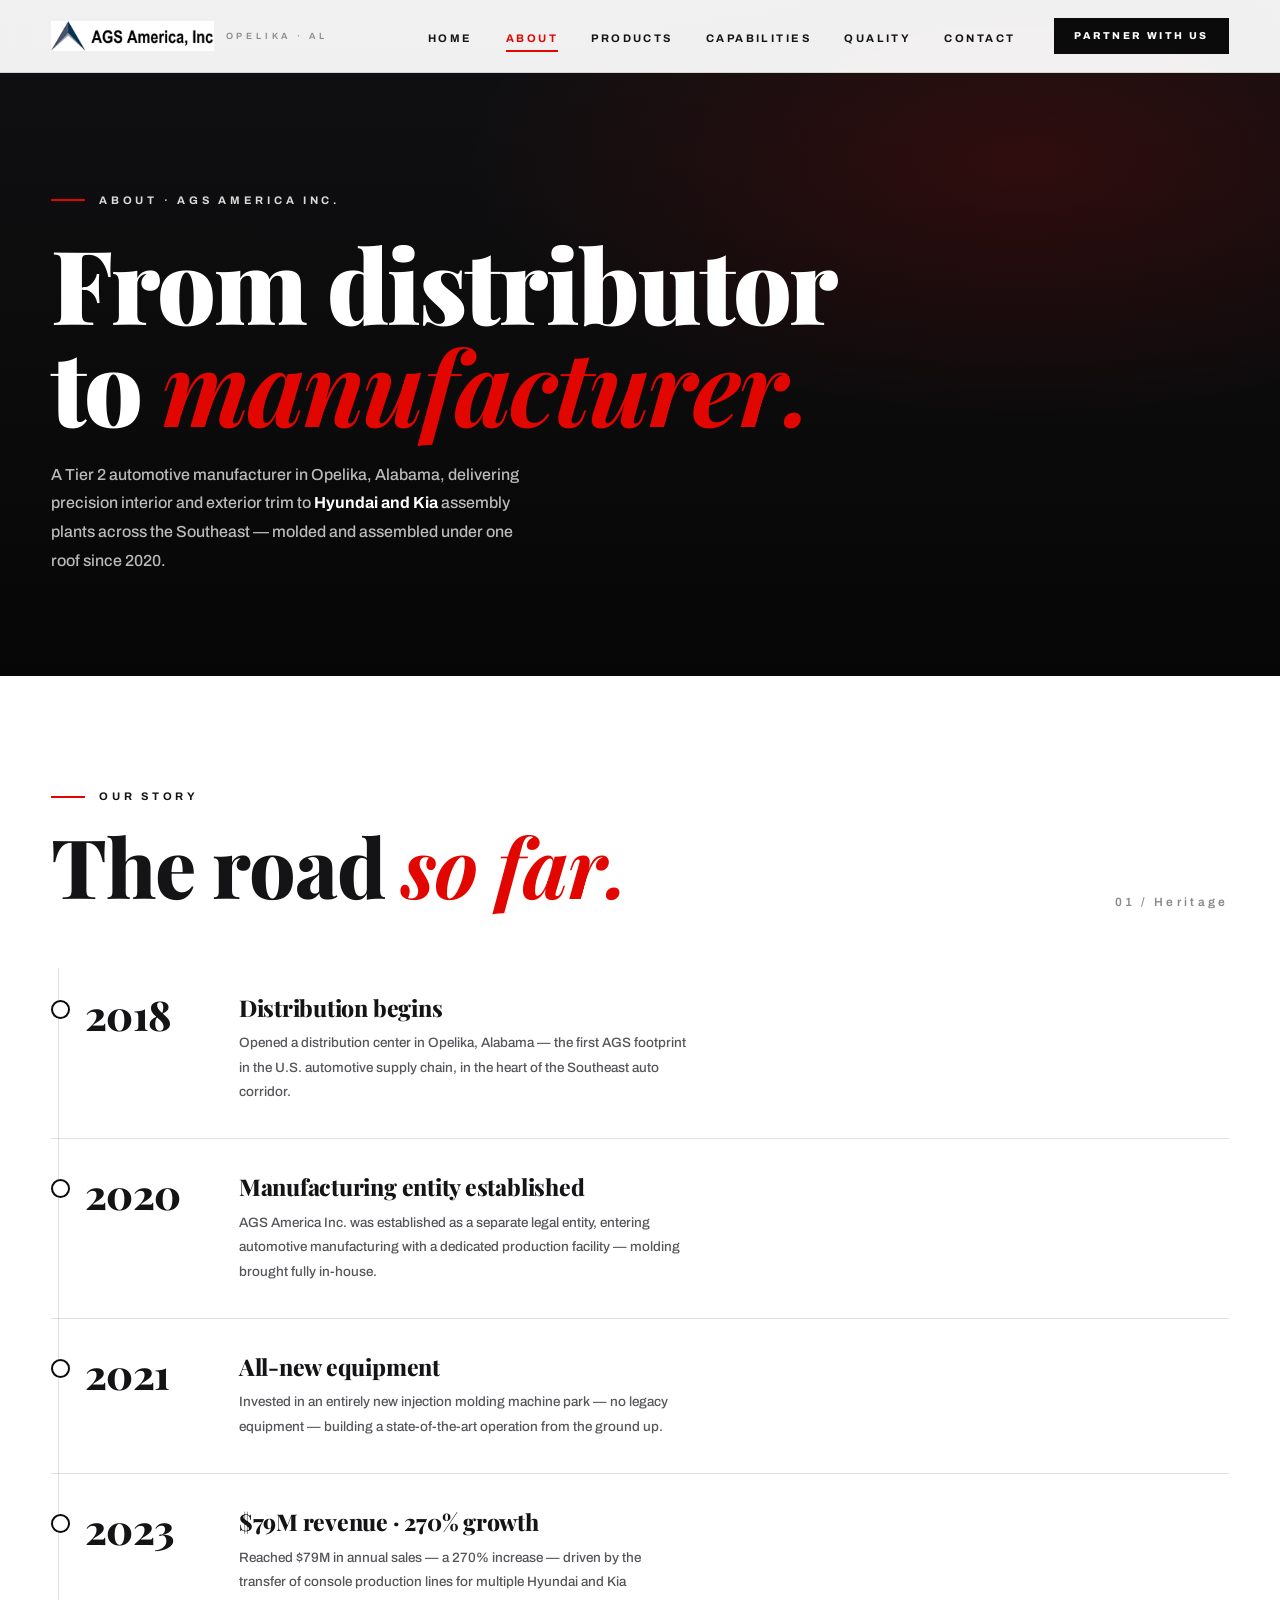
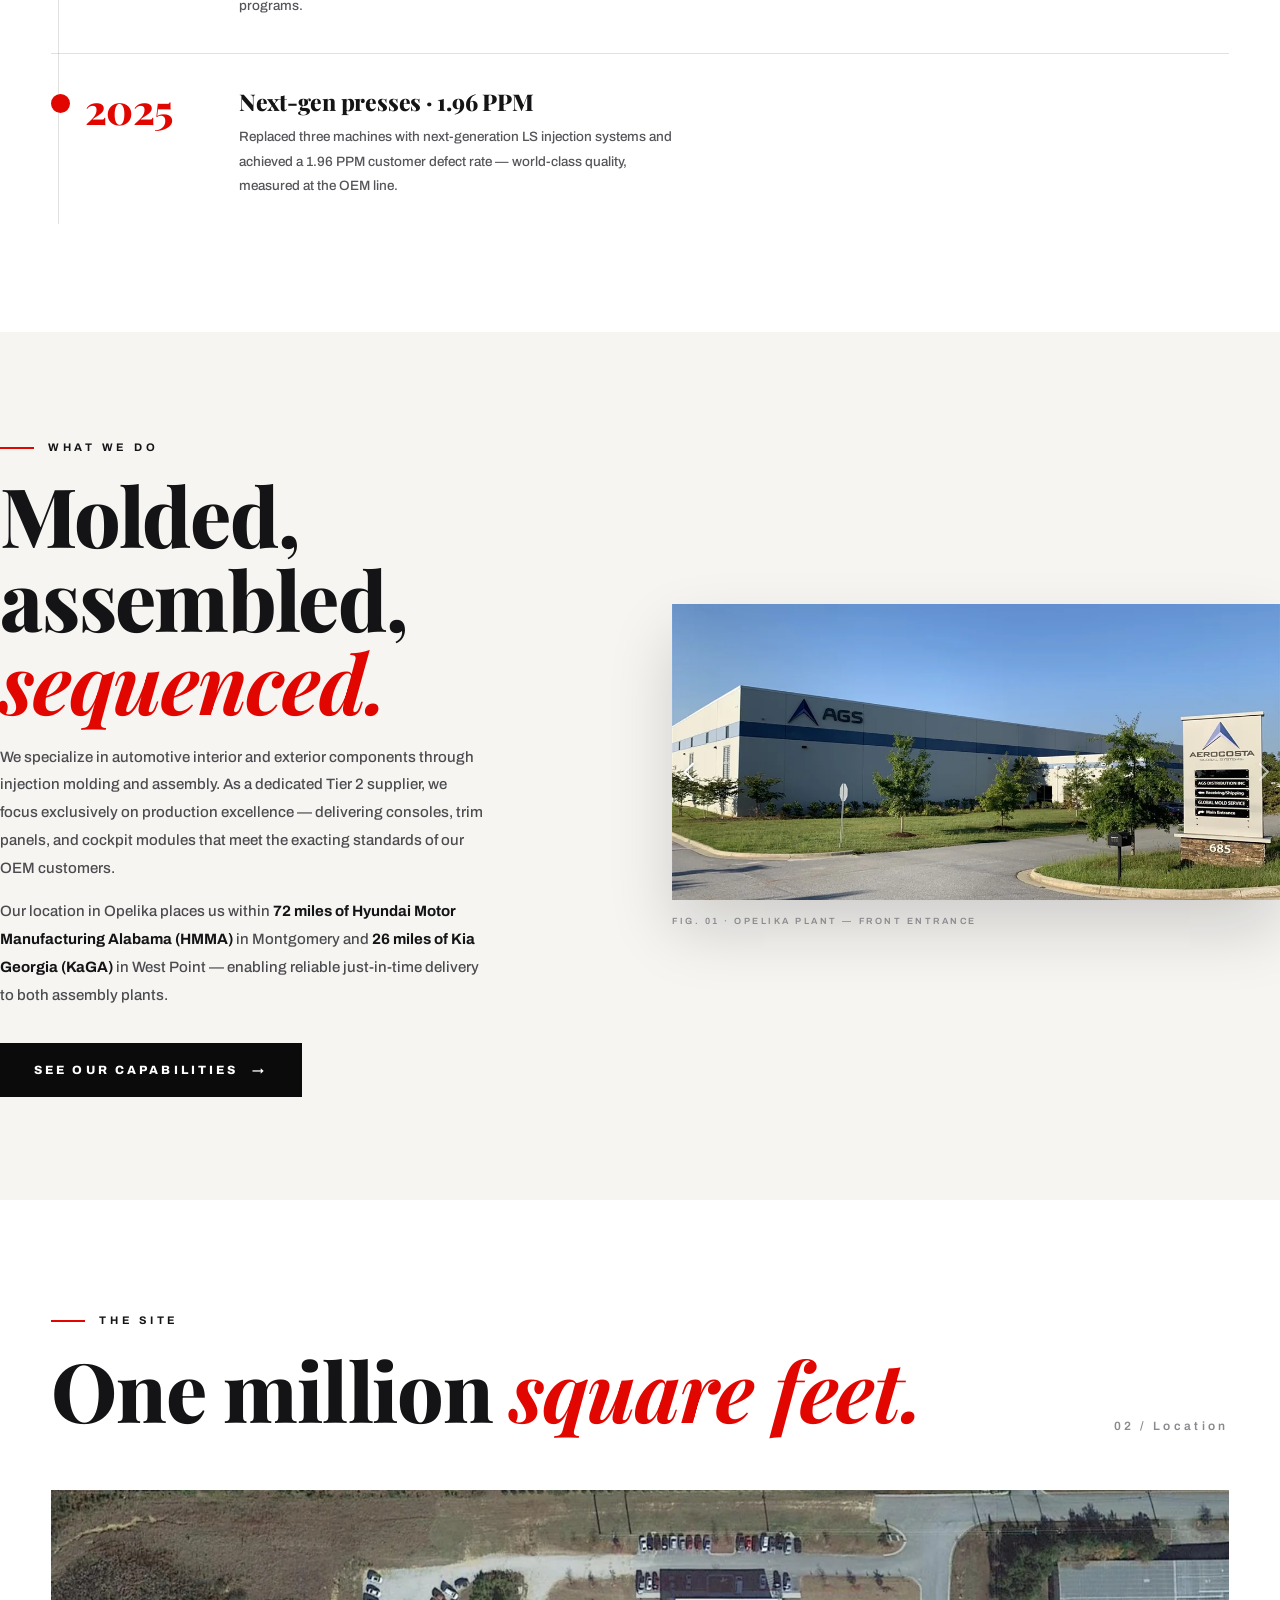
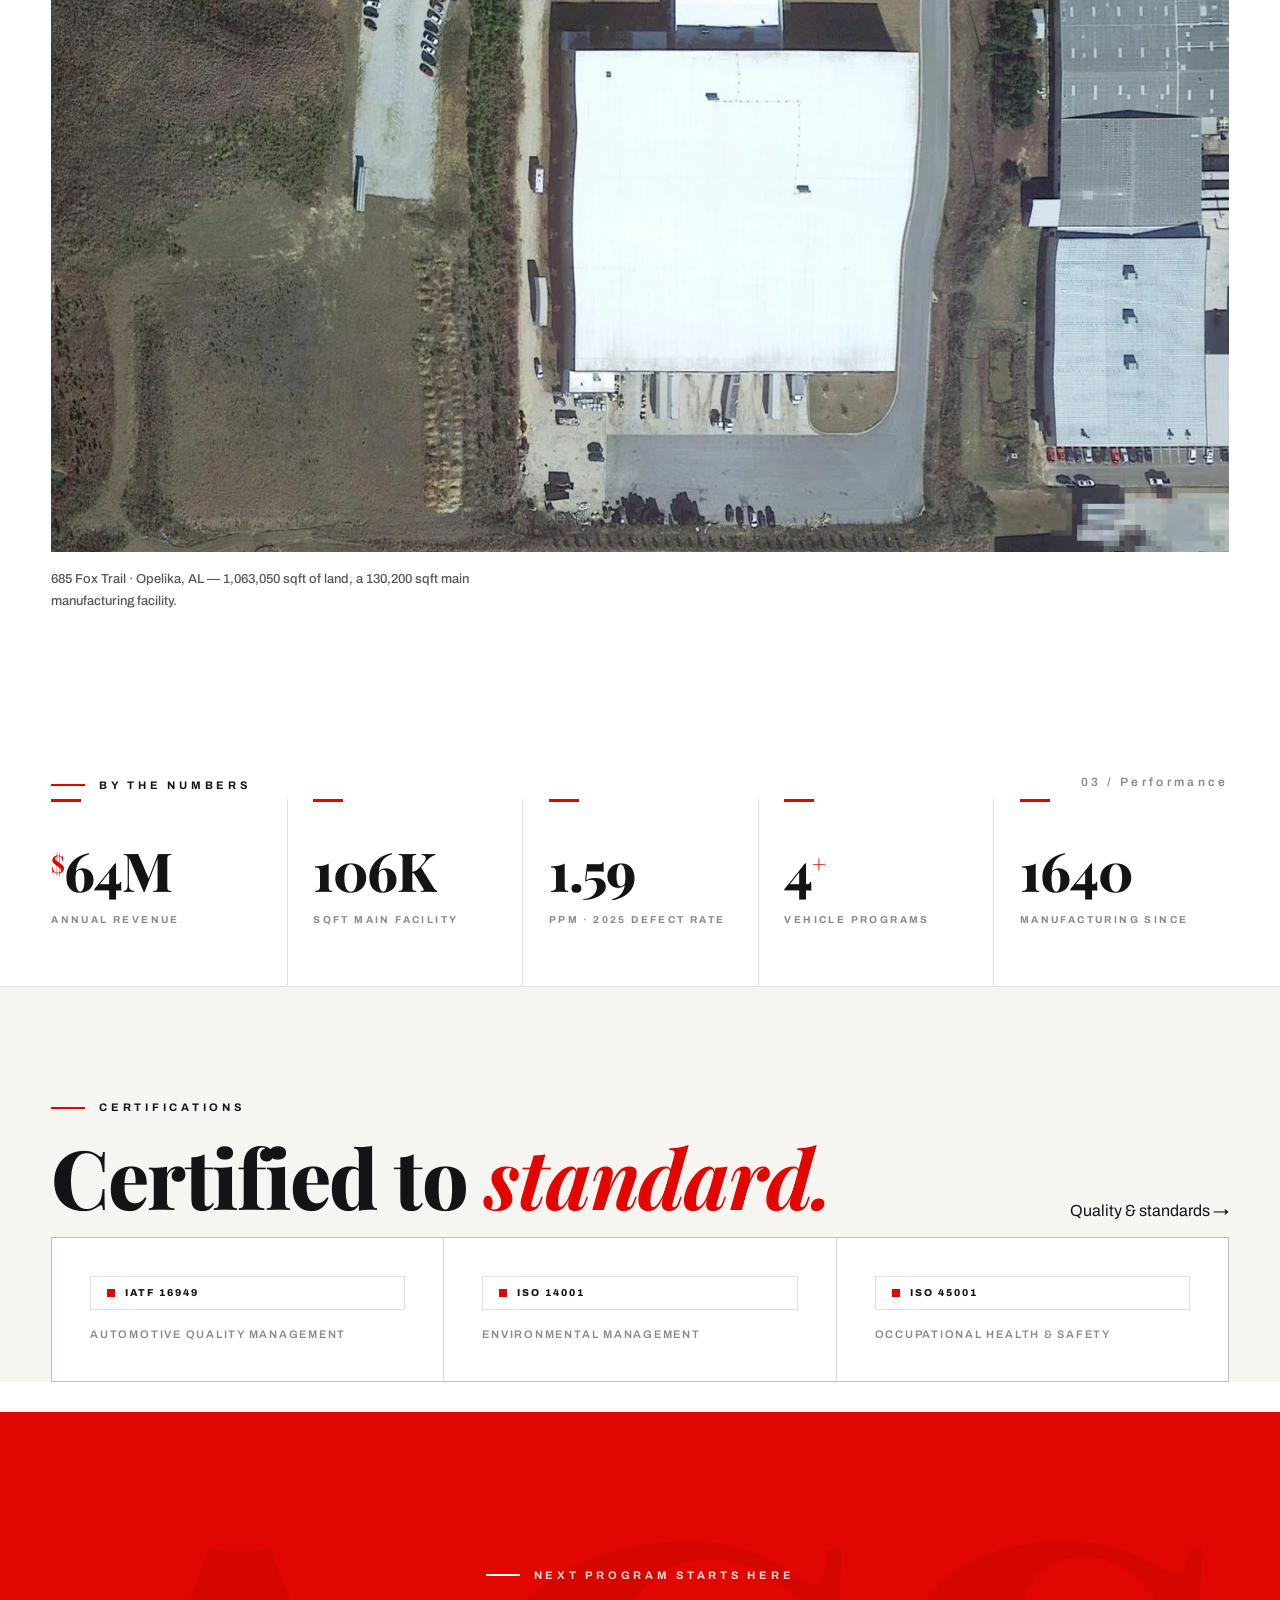
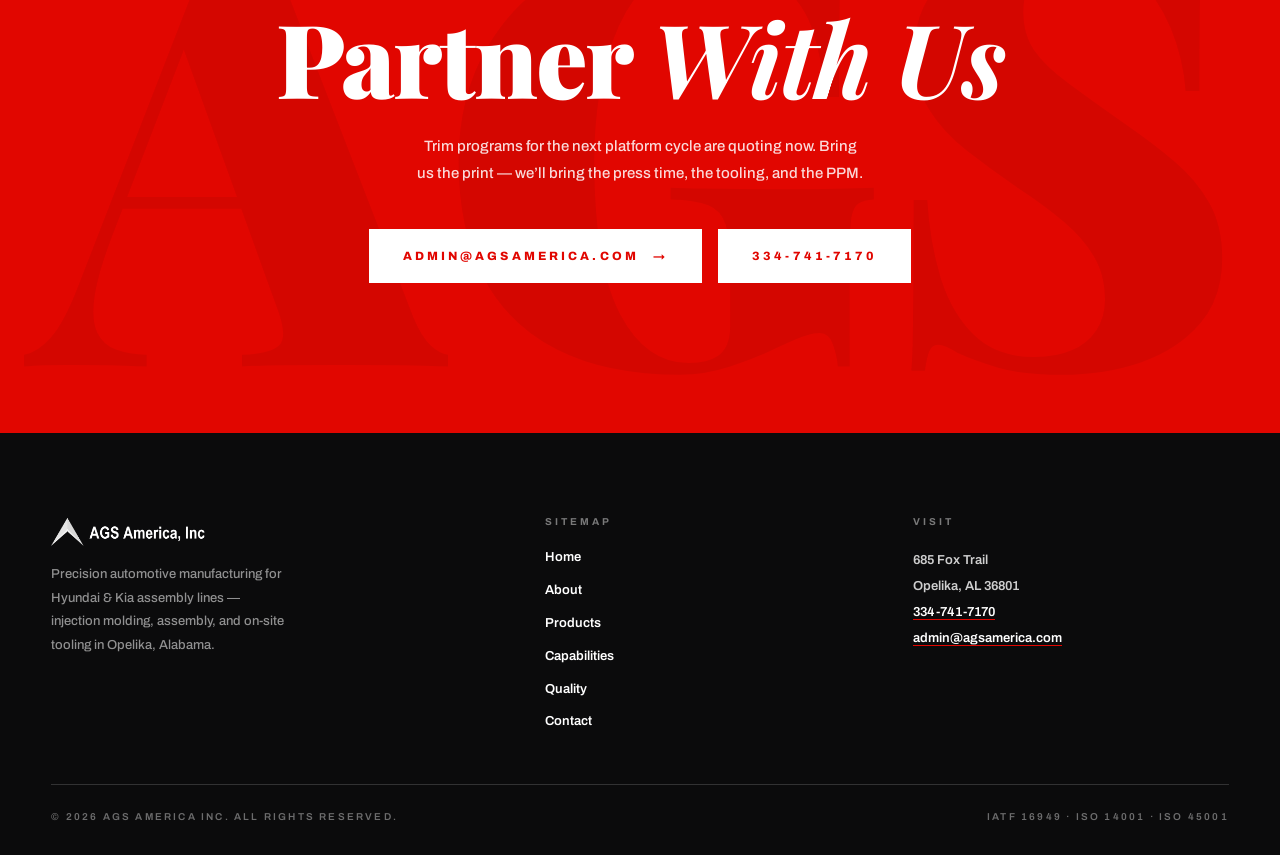
==== commit a819cb40: "Fix desktop nav CTA overlap; facility size to main plant 130,200 sqft - .nav-drawer had no desktop l" ====
--- a/about.html
+++ b/about.html
@@ -11,7 +11,7 @@
 <!-- Open Graph -->
 <meta property="og:type" content="website">
 <meta property="og:title" content="About AGS America — From Distributor to Manufacturer">
-<meta property="og:description" content="From a 2018 distribution center to a 246,000 sqft manufacturing plant serving Hyundai & Kia — the AGS America story.">
+<meta property="og:description" content="From a 2018 distribution center to a 130,200 sqft manufacturing plant serving Hyundai & Kia — the AGS America story.">
 <meta property="og:url" content="https://www.agsamerica.com/about.html">
 <meta property="og:image" content="https://www.agsamerica.com/img/plant-aerial-1.webp">
 <meta name="twitter:card" content="summary_large_image">
@@ -152,7 +152,7 @@
     </div>
     <figure class="wide-photo reveal">
       <img src="img/plant-aerial-1.webp" alt="Aerial view of the AGS America facility in Opelika, Alabama" loading="lazy" decoding="async" width="1920" height="1080">
-      <figcaption>685 Fox Trail · Opelika, AL — 1,063,050 sqft of land, a 246,350 sqft manufacturing building.</figcaption>
+      <figcaption>685 Fox Trail · Opelika, AL — 1,063,050 sqft of land, a 130,200 sqft main manufacturing facility.</figcaption>
     </figure>
   </div>
 </section>
@@ -170,8 +170,8 @@
         <div class="stat-label">Annual Revenue</div>
       </div>
       <div class="stat reveal d1">
-        <div class="stat-num"><span class="count" data-target="246" data-suffix="K">0</span></div>
-        <div class="stat-label">sqft Facility</div>
+        <div class="stat-num"><span class="count" data-target="130" data-suffix="K">0</span></div>
+        <div class="stat-label">sqft Main Facility</div>
       </div>
       <div class="stat reveal d2">
         <div class="stat-num"><span class="count" data-target="1.96" data-decimals="2">0</span></div>
--- a/css/main.css
+++ b/css/main.css
@@ -155,6 +155,7 @@
 .brand-sub{font:600 9px/1 var(--sans);letter-spacing:.42em;text-transform:uppercase;color:var(--grey)}
 @media (max-width:560px){ .brand-sub{display:none} }
 
+.nav-drawer{display:flex;align-items:center;gap:clamp(18px,3vw,44px)}
 .nav-links{display:flex;align-items:center;gap:clamp(16px,2.6vw,38px);list-style:none}
 .nav-links a{
   font:700 11px/1 var(--sans);letter-spacing:.22em;text-transform:uppercase;
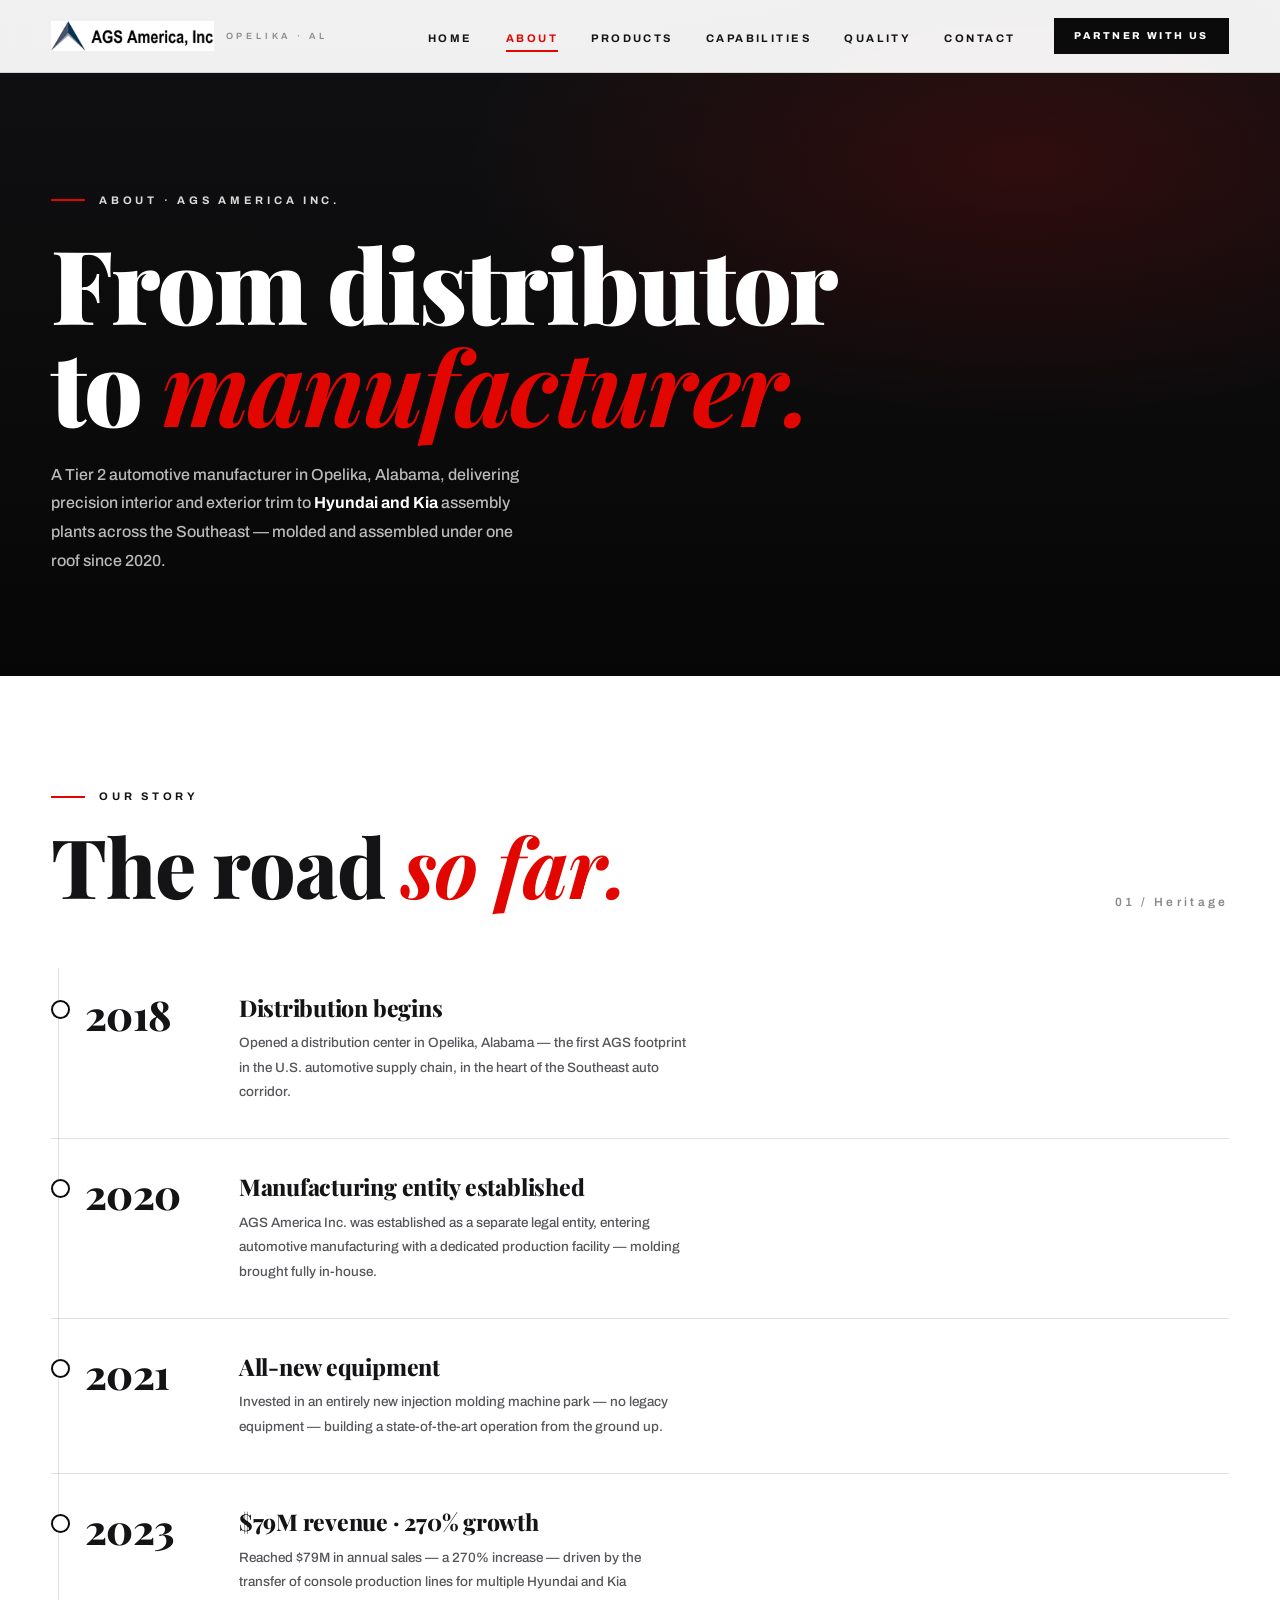
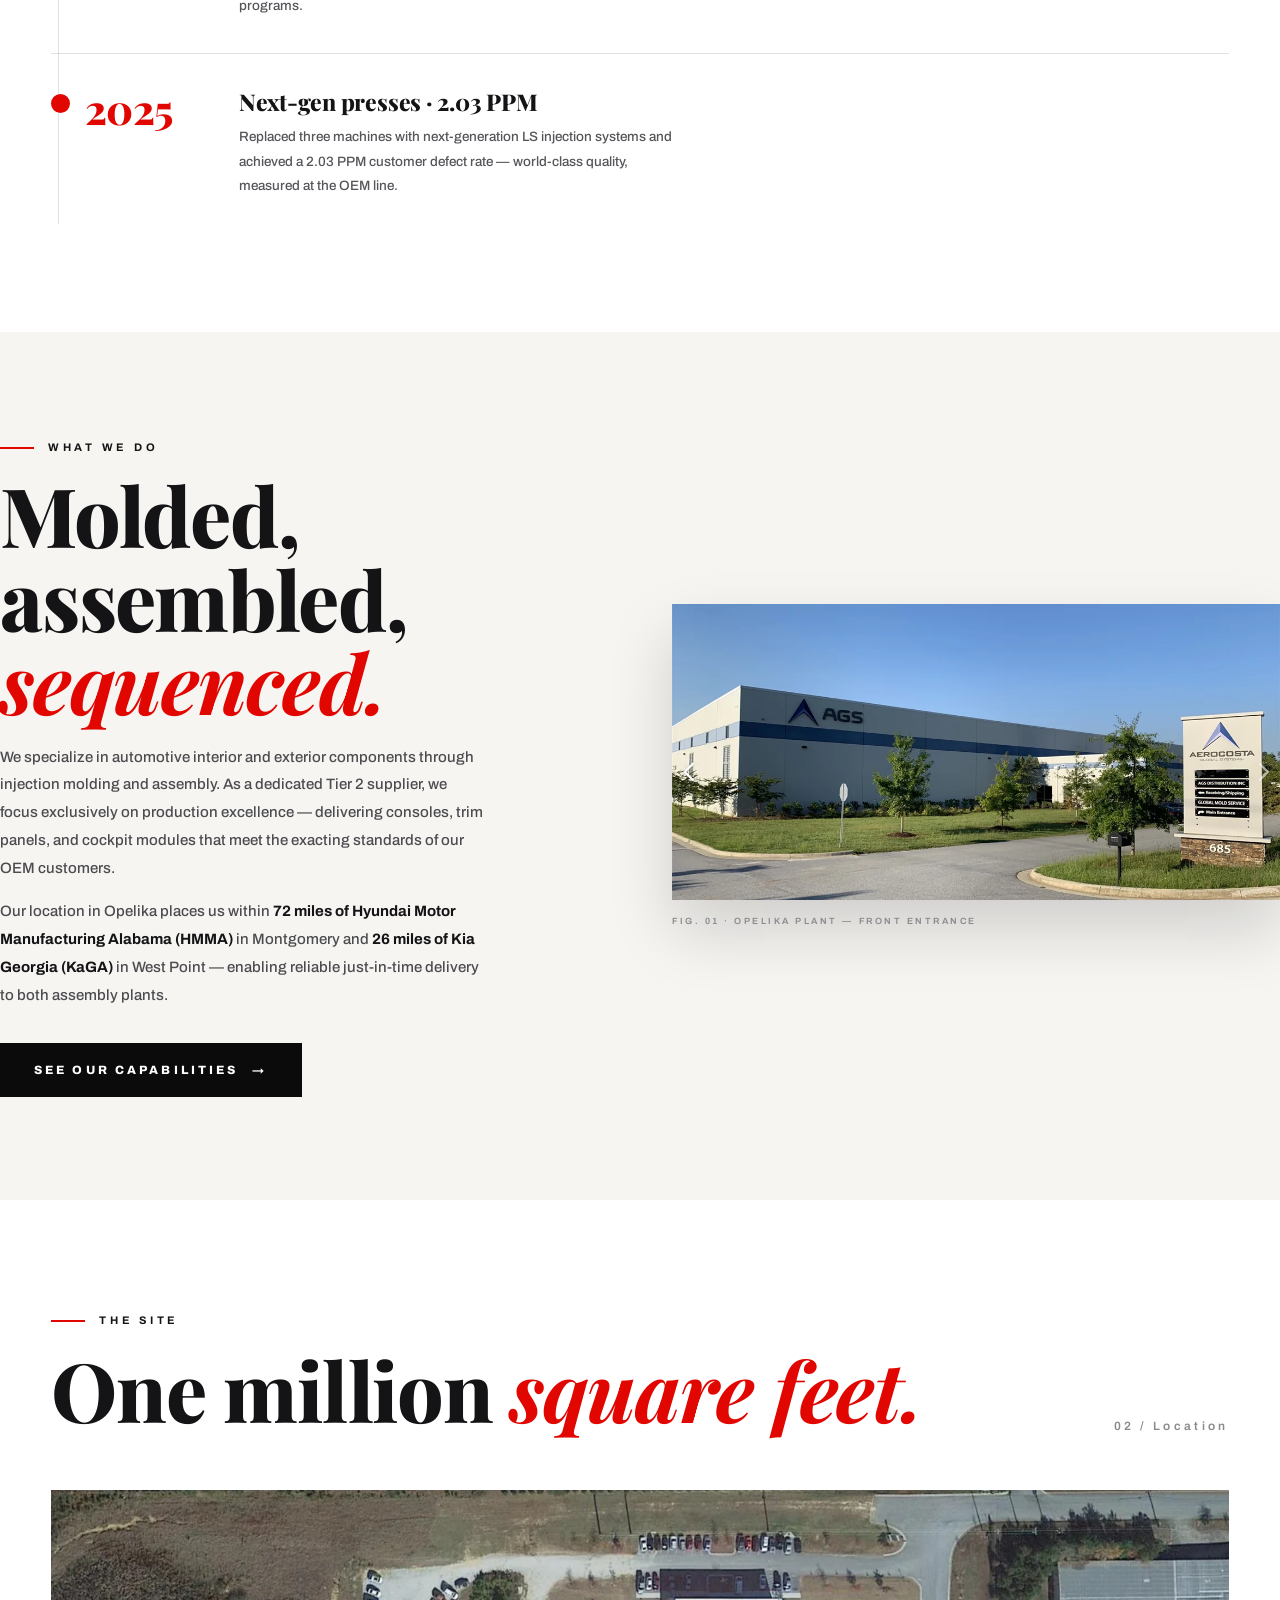
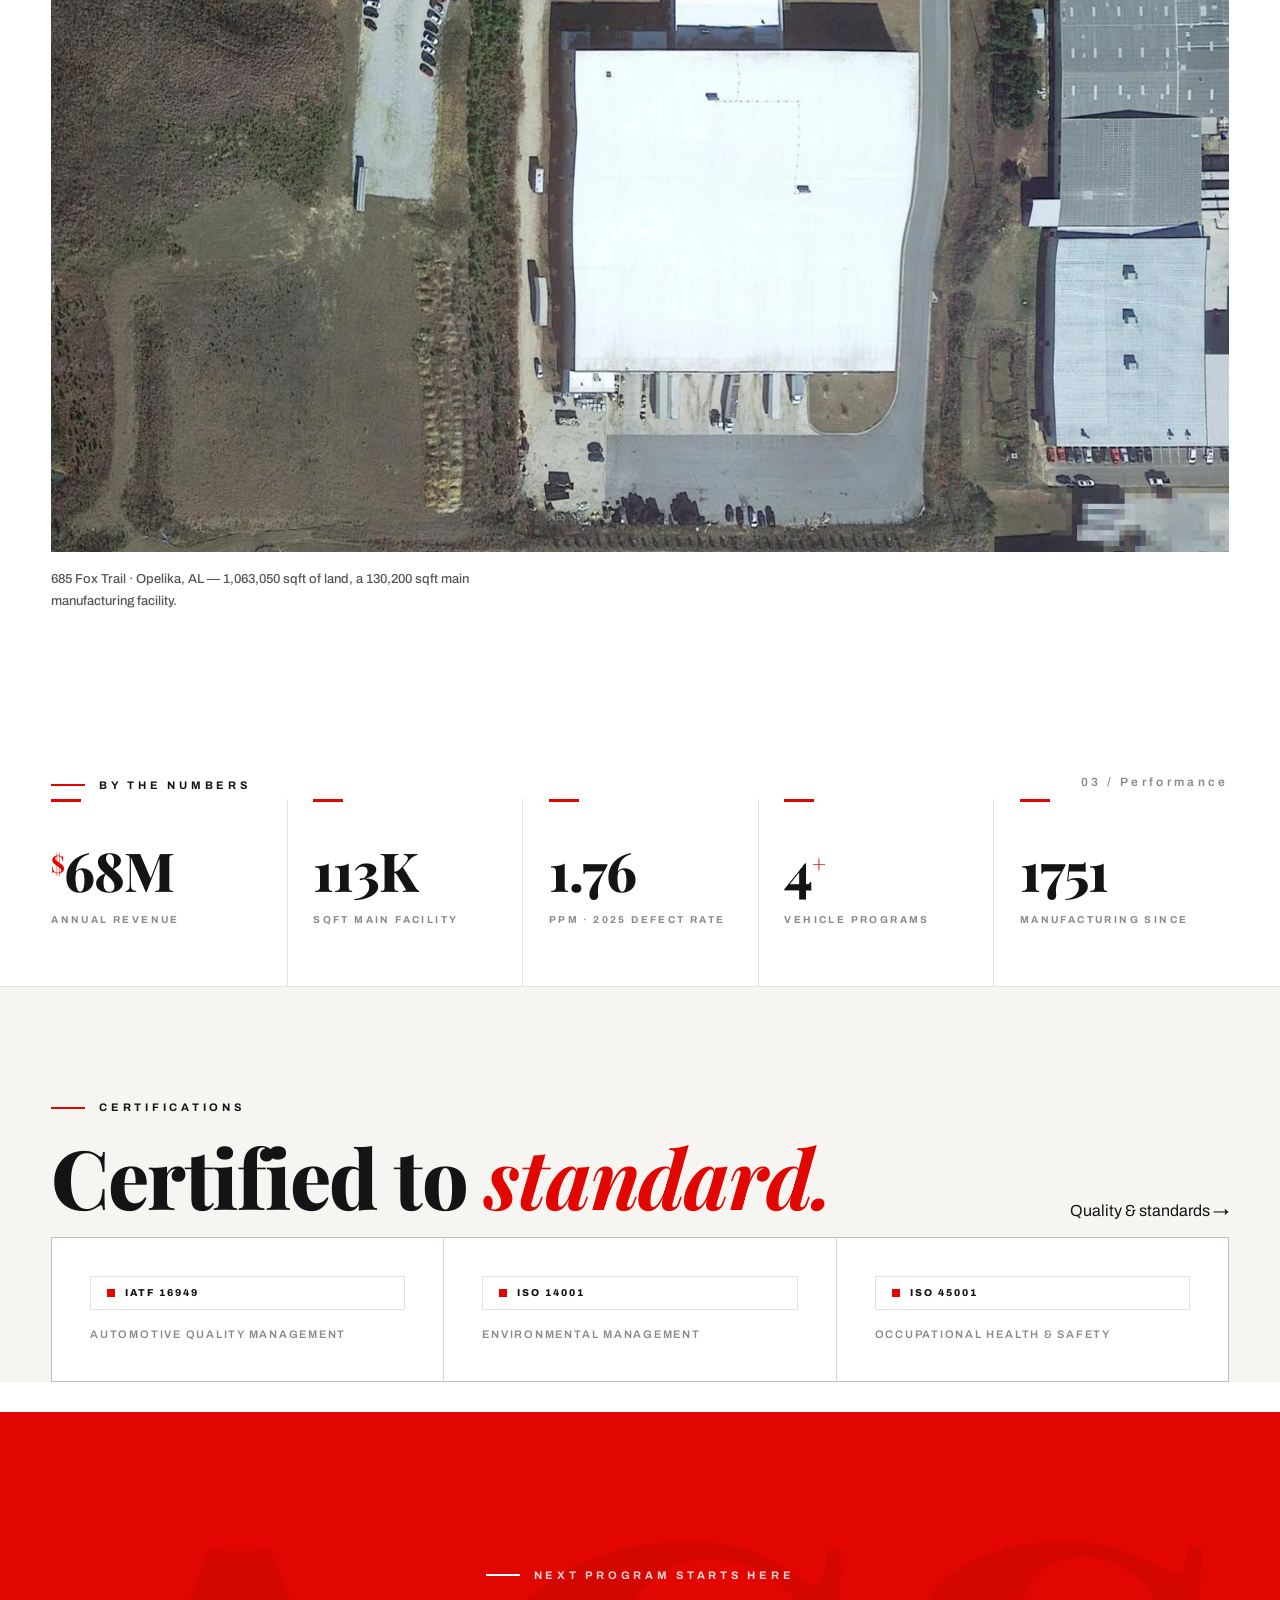
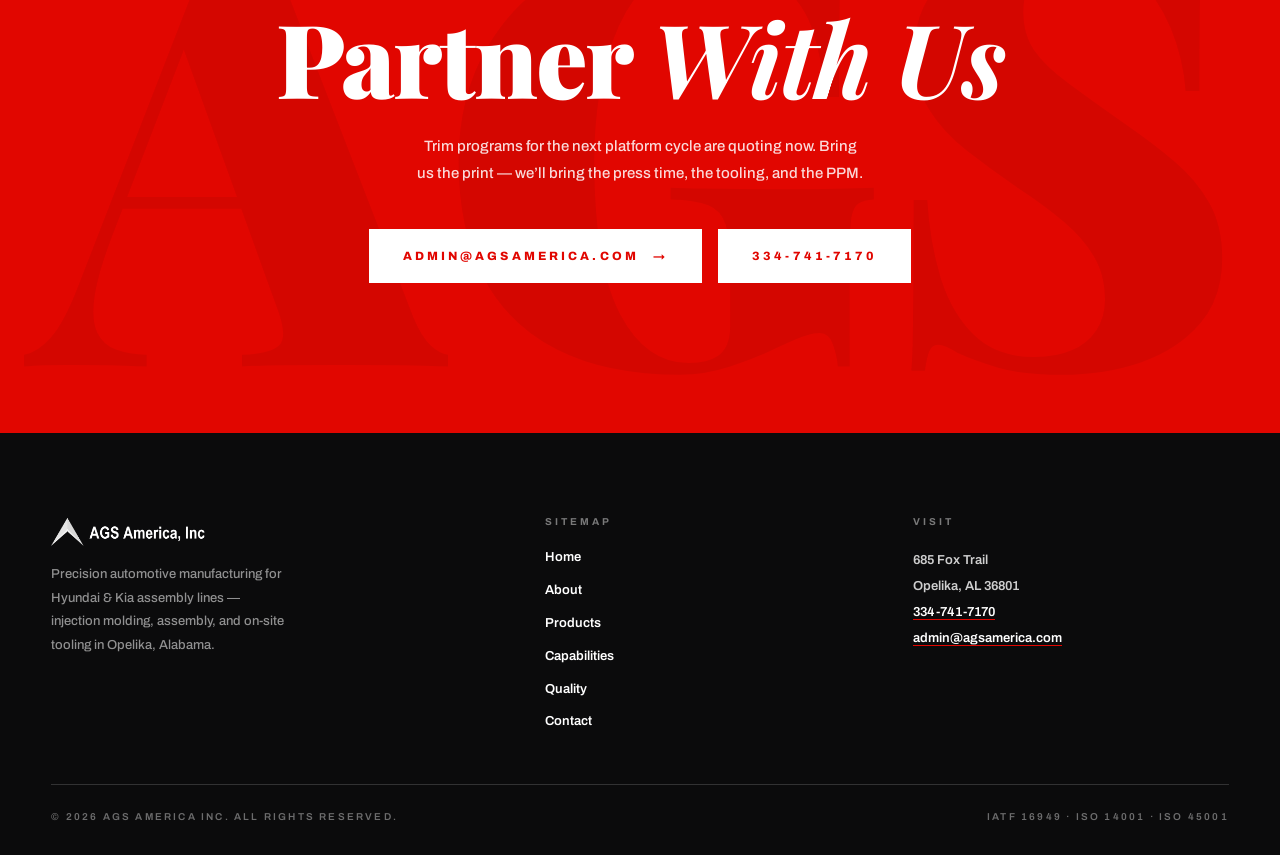
==== commit efe9e6b5: "Use aggregate 2.03 PPM site-wide instead of 1.96 monthly-average KPI 6 defects / 2,951,186 parts shi" ====
--- a/about.html
+++ b/about.html
@@ -4,7 +4,7 @@
 <meta charset="UTF-8">
 <meta name="viewport" content="width=device-width, initial-scale=1.0">
 <title>About AGS America — From Distributor to Manufacturer | Opelika, AL</title>
-<meta name="description" content="AGS America grew from a 2018 distribution operation into a Tier 2 automotive manufacturer in Opelika, Alabama — injection molding and assembly for Hyundai and Kia platforms, $79M revenue, 1.96 PPM.">
+<meta name="description" content="AGS America grew from a 2018 distribution operation into a Tier 2 automotive manufacturer in Opelika, Alabama — injection molding and assembly for Hyundai and Kia platforms, $79M revenue, 2.03 PPM.">
 <link rel="canonical" href="https://www.agsamerica.com/about.html">
 <link rel="icon" href="favicon.ico" type="image/x-icon">
 
@@ -106,8 +106,8 @@
       <li class="vtl-item vtl-hot reveal d4">
         <span class="vtl-year">2025</span>
         <div class="vtl-body">
-          <h3>Next-gen presses · 1.96 PPM</h3>
-          <p>Replaced three machines with next-generation LS injection systems and achieved a 1.96 PPM customer defect rate — world-class quality, measured at the OEM line.</p>
+          <h3>Next-gen presses · 2.03 PPM</h3>
+          <p>Replaced three machines with next-generation LS injection systems and achieved a 2.03 PPM customer defect rate — world-class quality, measured at the OEM line.</p>
         </div>
       </li>
     </ol>
@@ -174,7 +174,7 @@
         <div class="stat-label">sqft Main Facility</div>
       </div>
       <div class="stat reveal d2">
-        <div class="stat-num"><span class="count" data-target="1.96" data-decimals="2">0</span></div>
+        <div class="stat-num"><span class="count" data-target="2.03" data-decimals="2">0</span></div>
         <div class="stat-label">PPM · 2025 Defect Rate</div>
       </div>
       <div class="stat reveal d3">
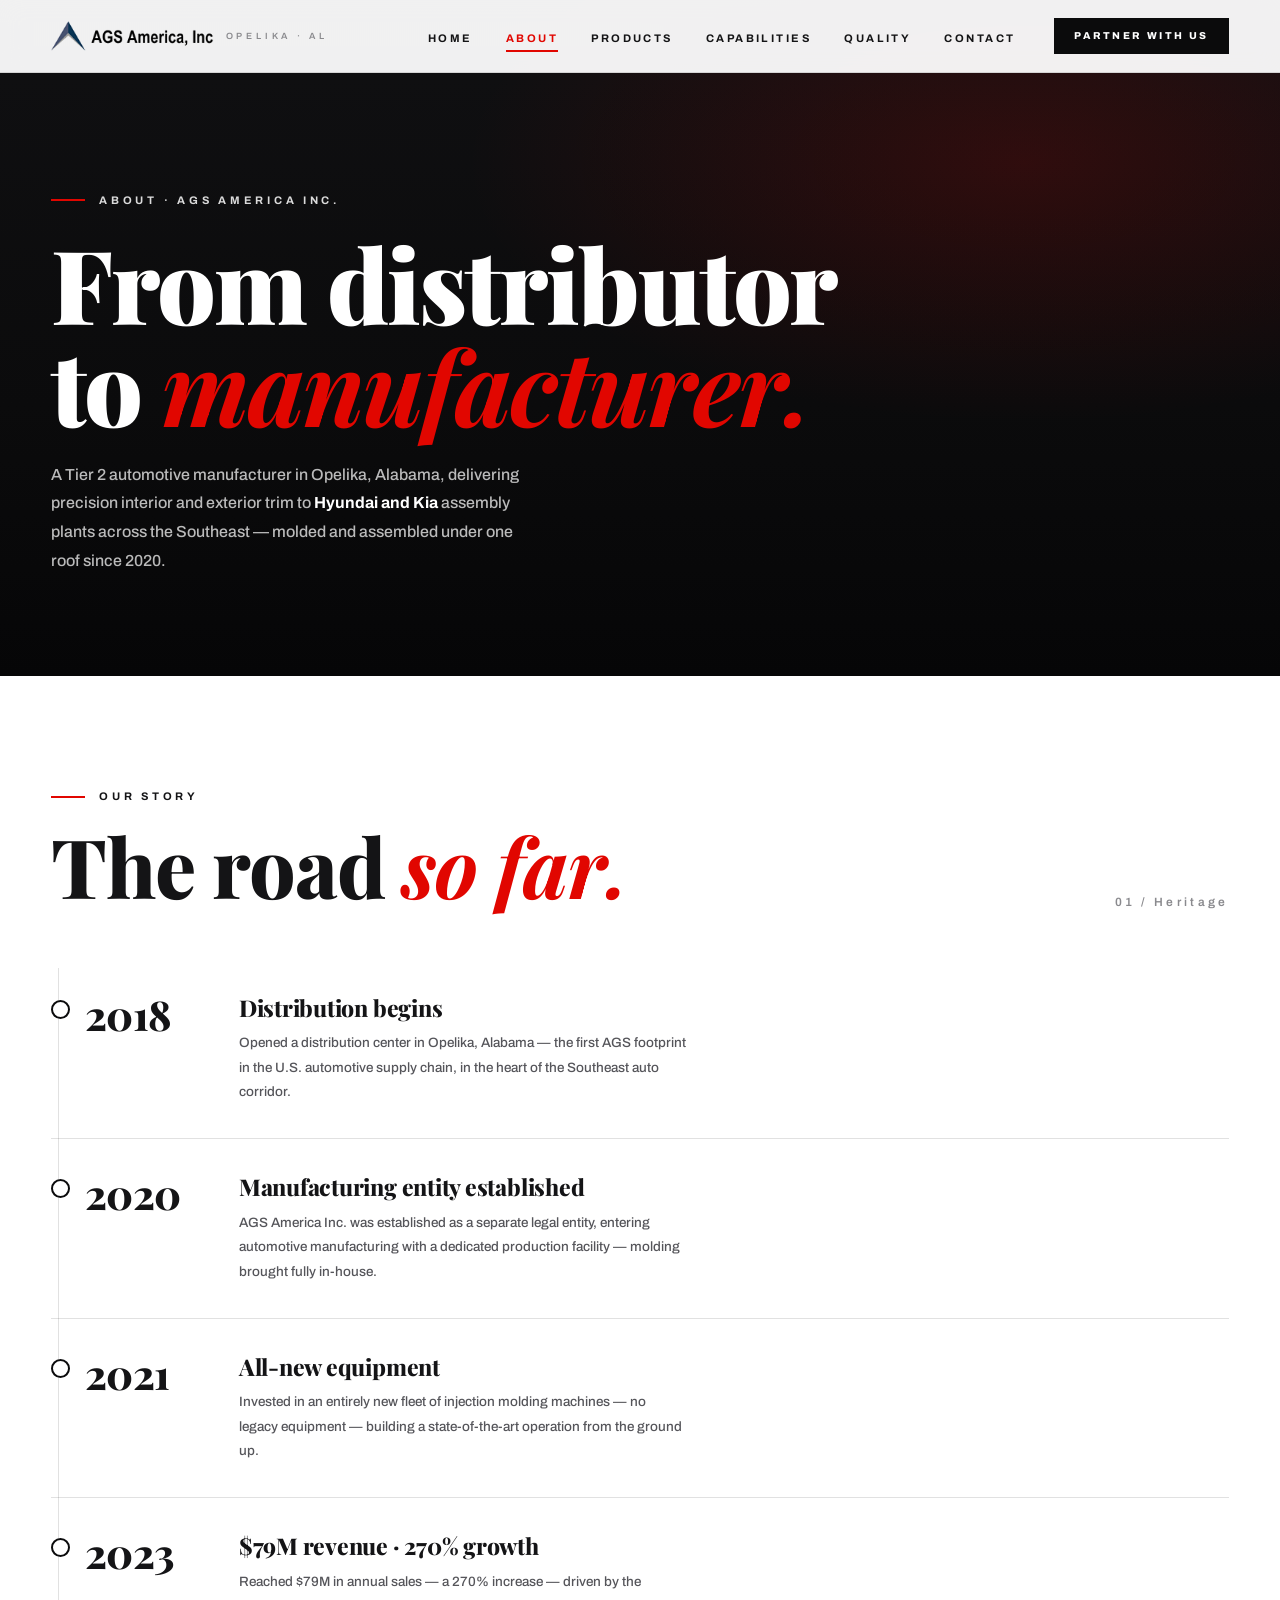
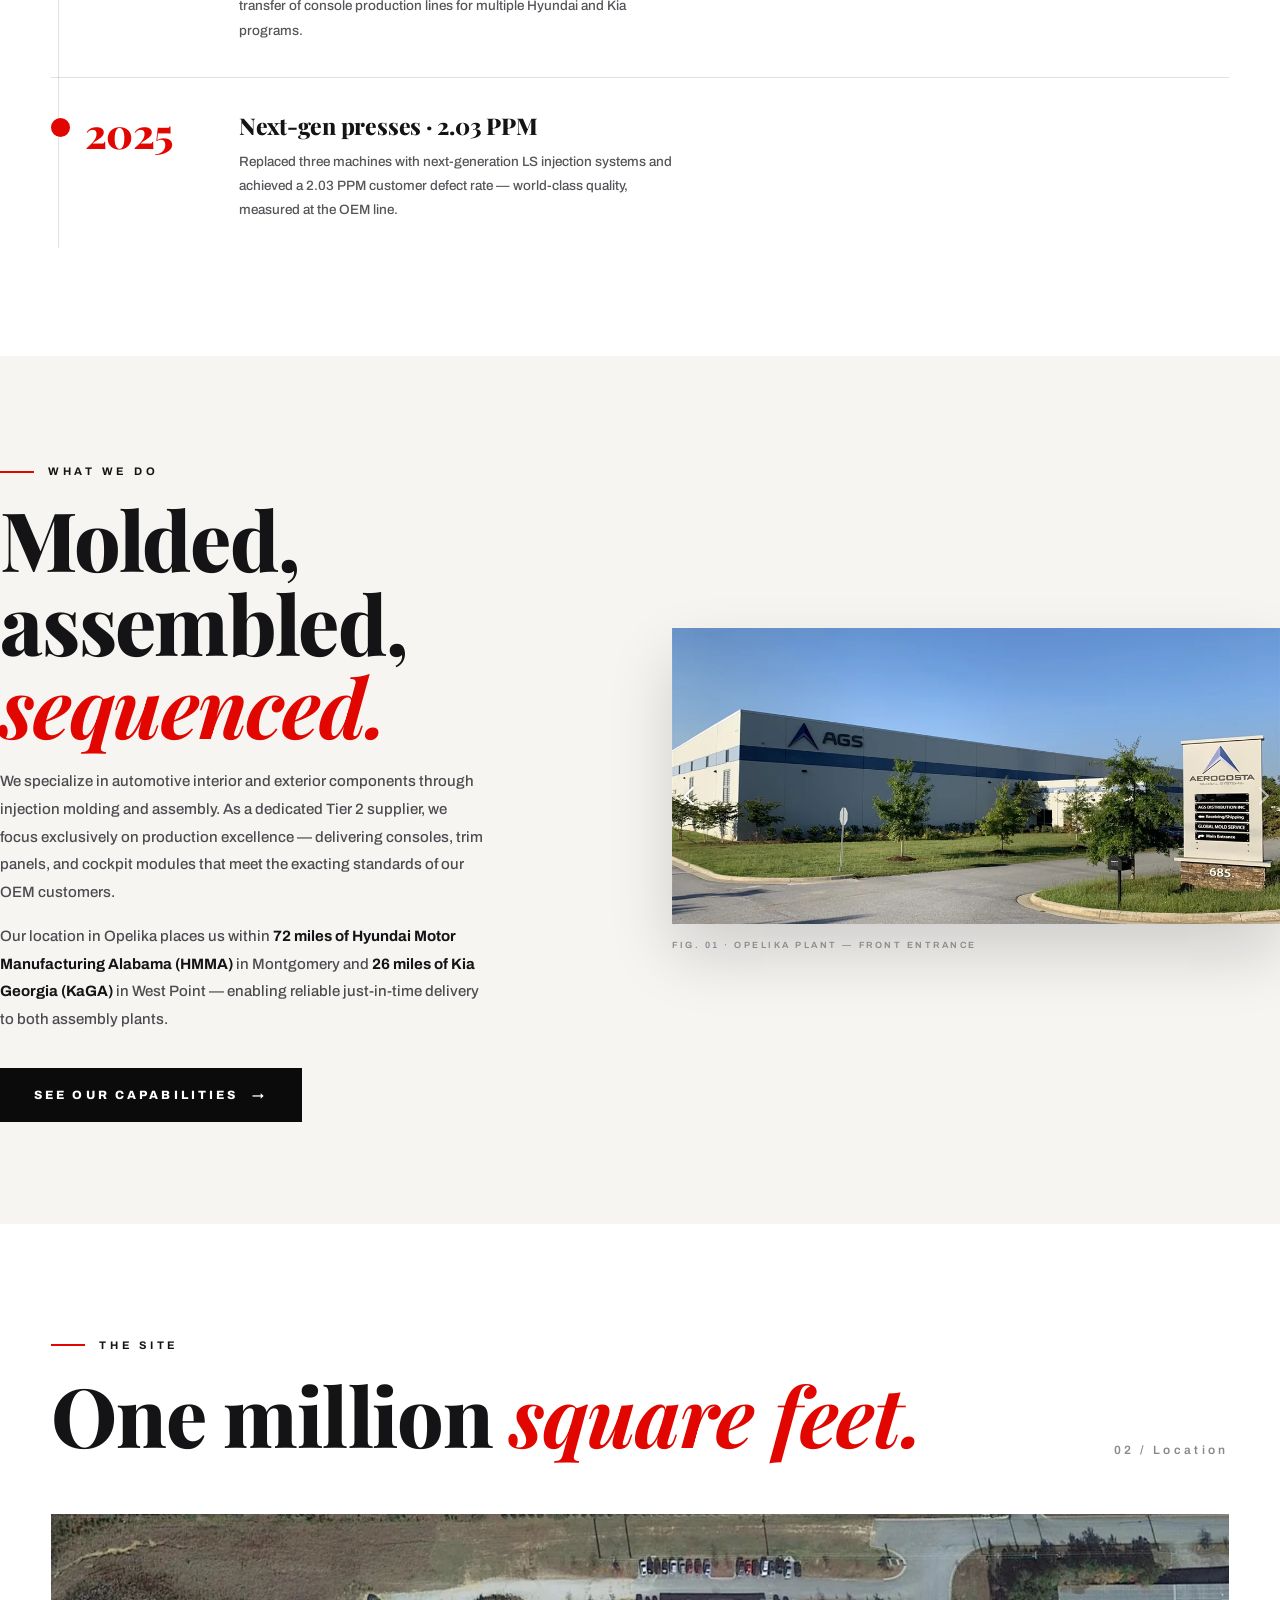
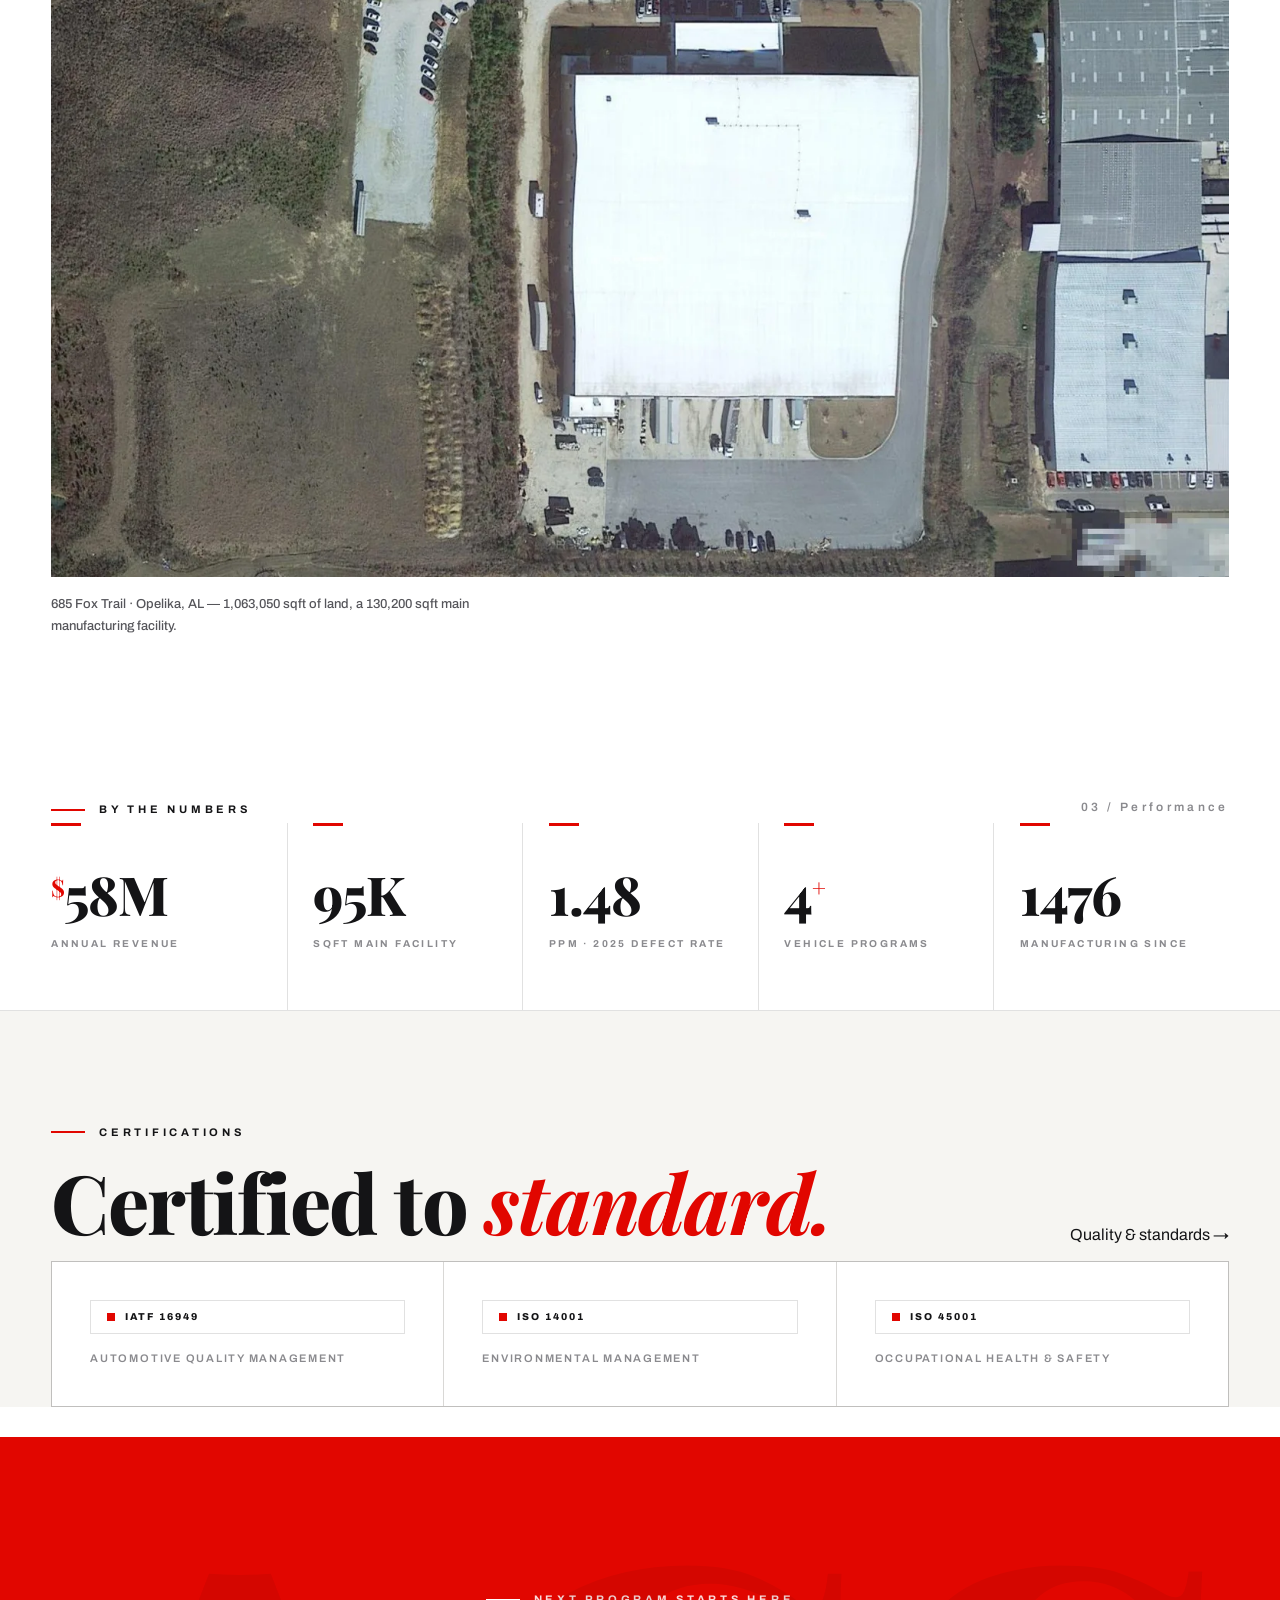
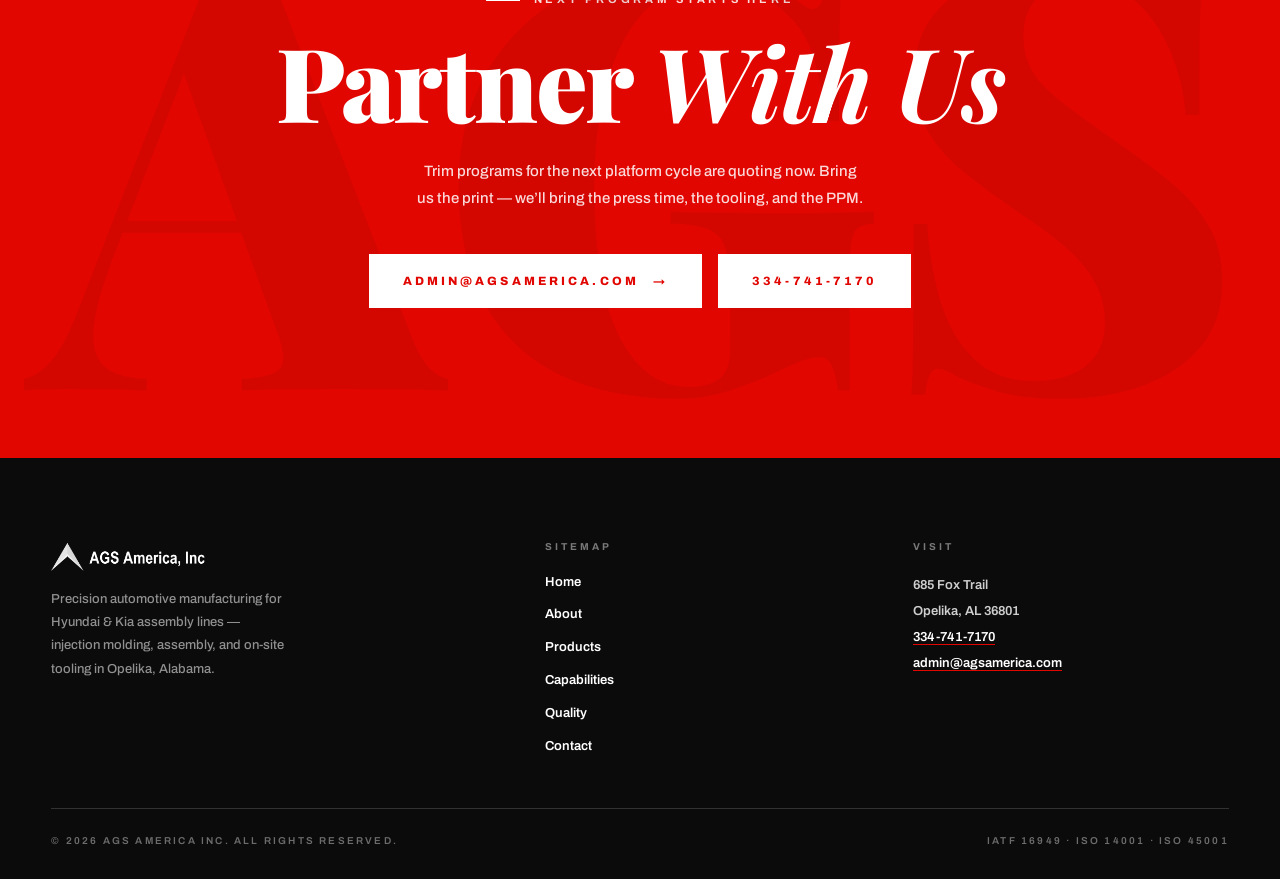
==== commit 144e4b45: "Make certificate cards fully clickable; replace "machine park" jargon - Stretched-link overlay on .c" ====
--- a/about.html
+++ b/about.html
@@ -22,7 +22,7 @@
 <link href="https://fonts.googleapis.com/css2?family=Playfair+Display:ital,wght@0,500;0,700;0,800;0,900;1,500;1,700;1,900&family=Archivo:wght@400;500;600;700;800;900&display=swap" rel="stylesheet">
 
 <link rel="stylesheet" href="css/main.css?v=1">
-<link rel="stylesheet" href="css/sub.css?v=1">
+<link rel="stylesheet" href="css/sub.css?v=2">
 </head>
 <body>
 
@@ -93,7 +93,7 @@
         <span class="vtl-year">2021</span>
         <div class="vtl-body">
           <h3>All-new equipment</h3>
-          <p>Invested in an entirely new injection molding machine park — no legacy equipment — building a state-of-the-art operation from the ground up.</p>
+          <p>Invested in an entirely new fleet of injection molding machines — no legacy equipment — building a state-of-the-art operation from the ground up.</p>
         </div>
       </li>
       <li class="vtl-item reveal d3">
--- a/css/sub.css
+++ b/css/sub.css
@@ -166,6 +166,8 @@
 .cert-meta{margin-top:22px;padding-top:16px;border-top:1px solid var(--line);display:flex;flex-wrap:wrap;gap:6px 18px;font:700 9px/1.6 var(--sans);letter-spacing:.2em;text-transform:uppercase;color:var(--grey)}
 .cert-dl{margin-top:20px;display:inline-flex;align-items:center;gap:8px;font:800 11px/1 var(--sans);letter-spacing:.22em;text-transform:uppercase;color:var(--red);border-bottom:2px solid var(--red);padding-bottom:6px;align-self:flex-start;transition:gap .25s ease}
 .cert-dl:hover{gap:14px}
+/* stretched link: the whole certificate card opens the PDF */
+.cert-dl::before{content:"";position:absolute;inset:0;z-index:1;cursor:pointer}
 @media (prefers-reduced-motion: reduce){.cert-card:hover{transform:none}}
 @media (max-width:980px){ .cert-grid{grid-template-columns:1fr} }
 
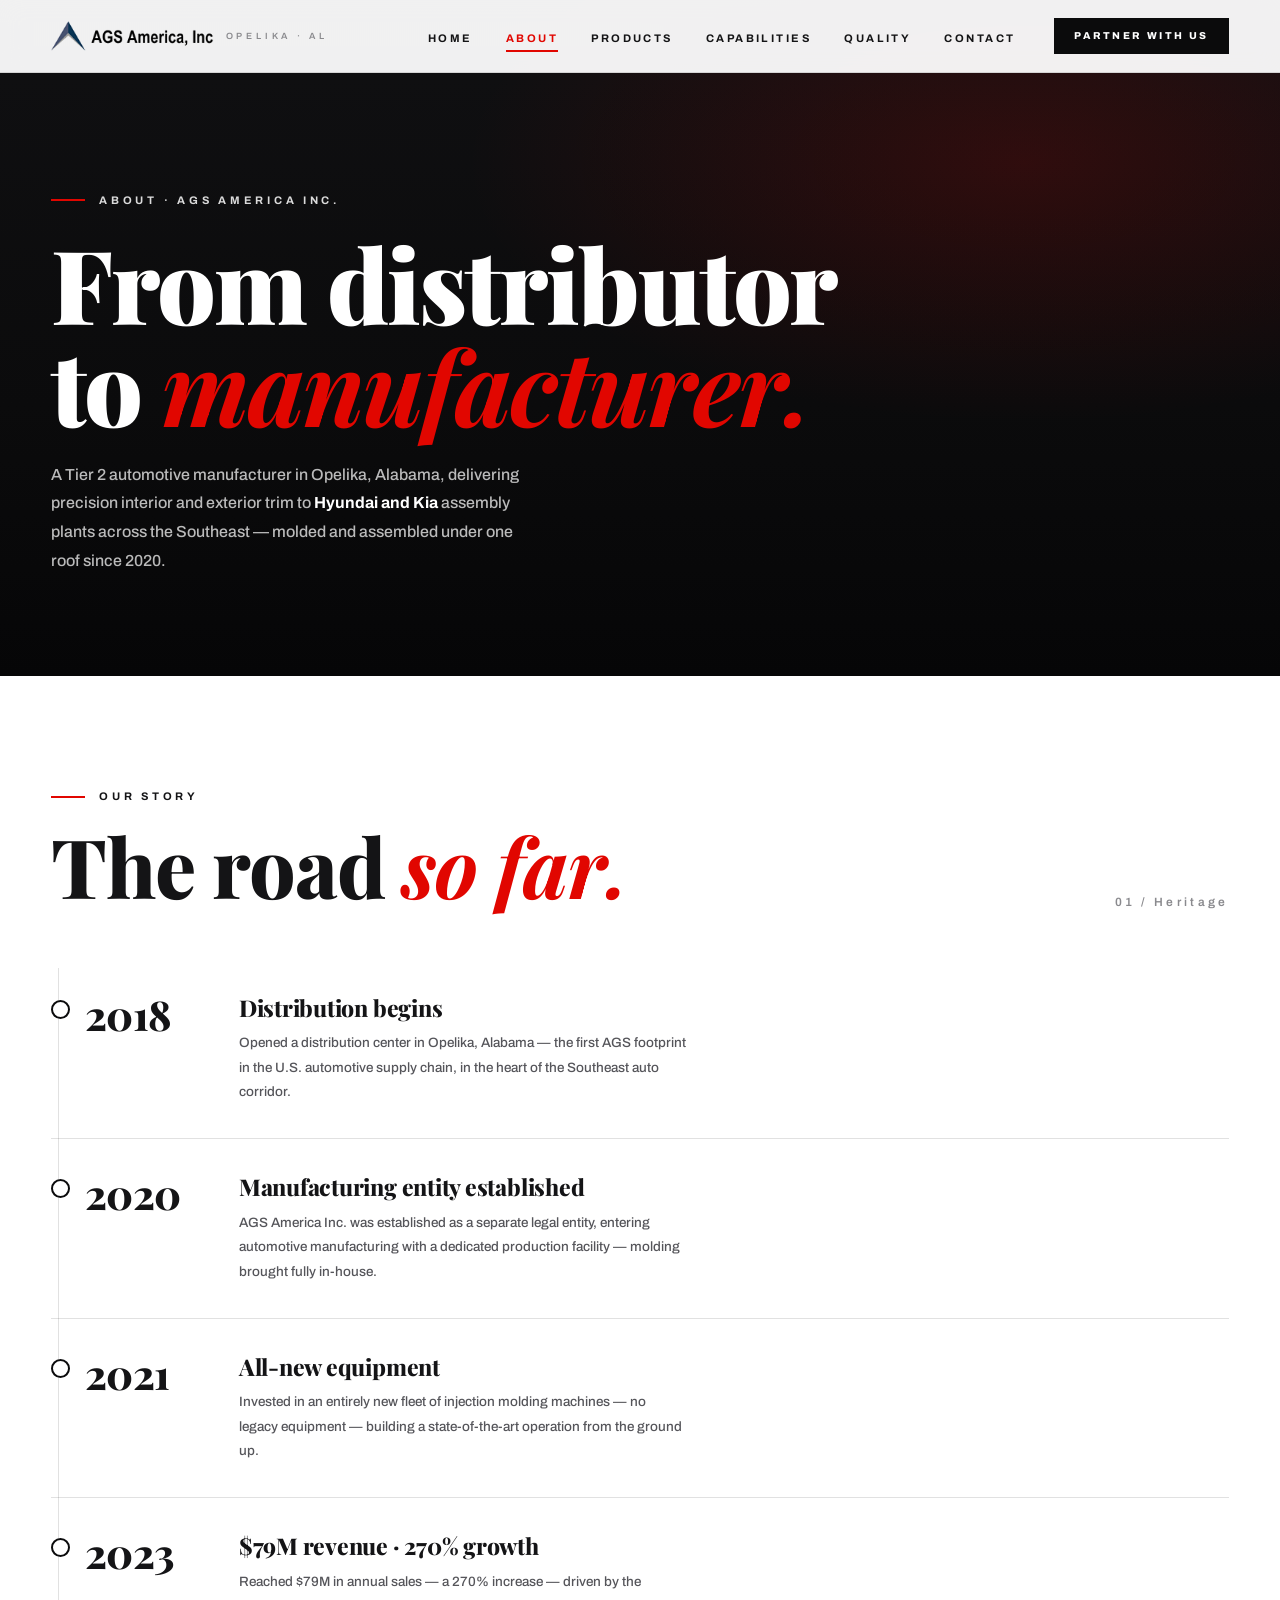
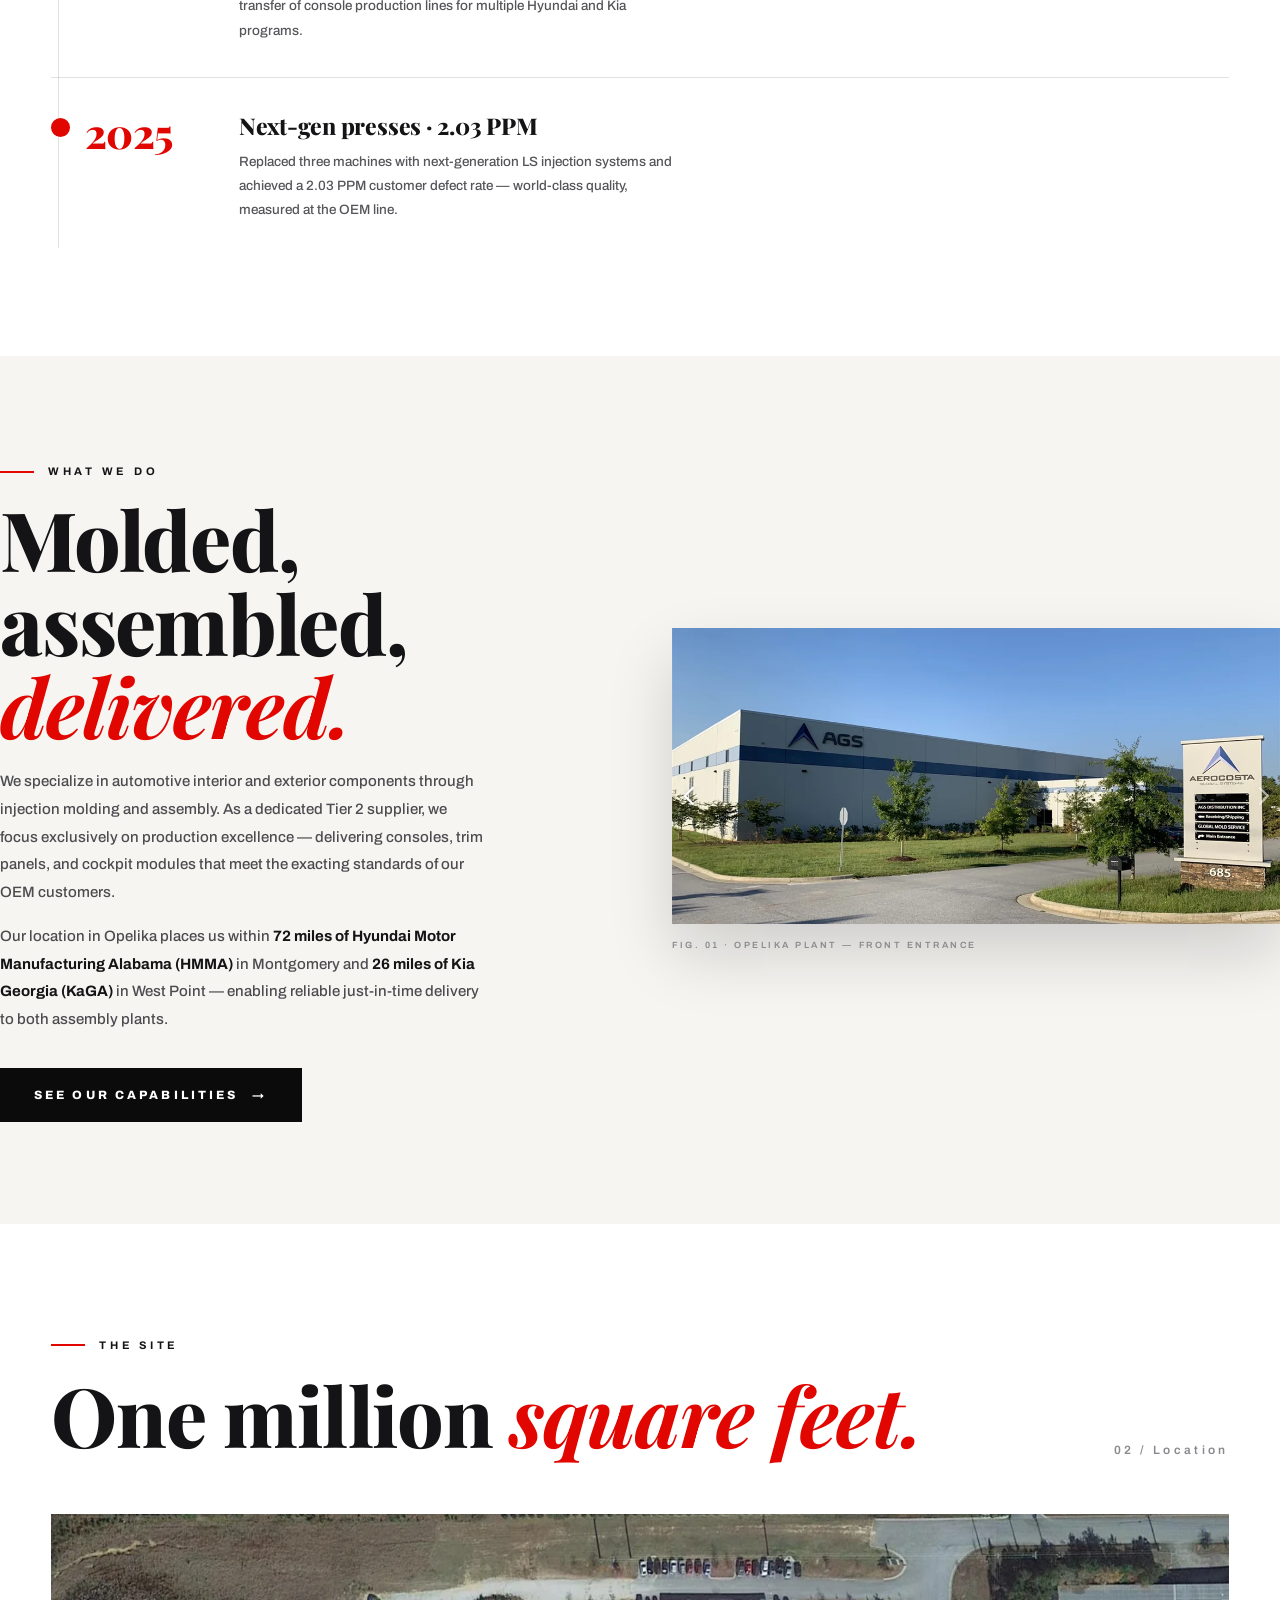
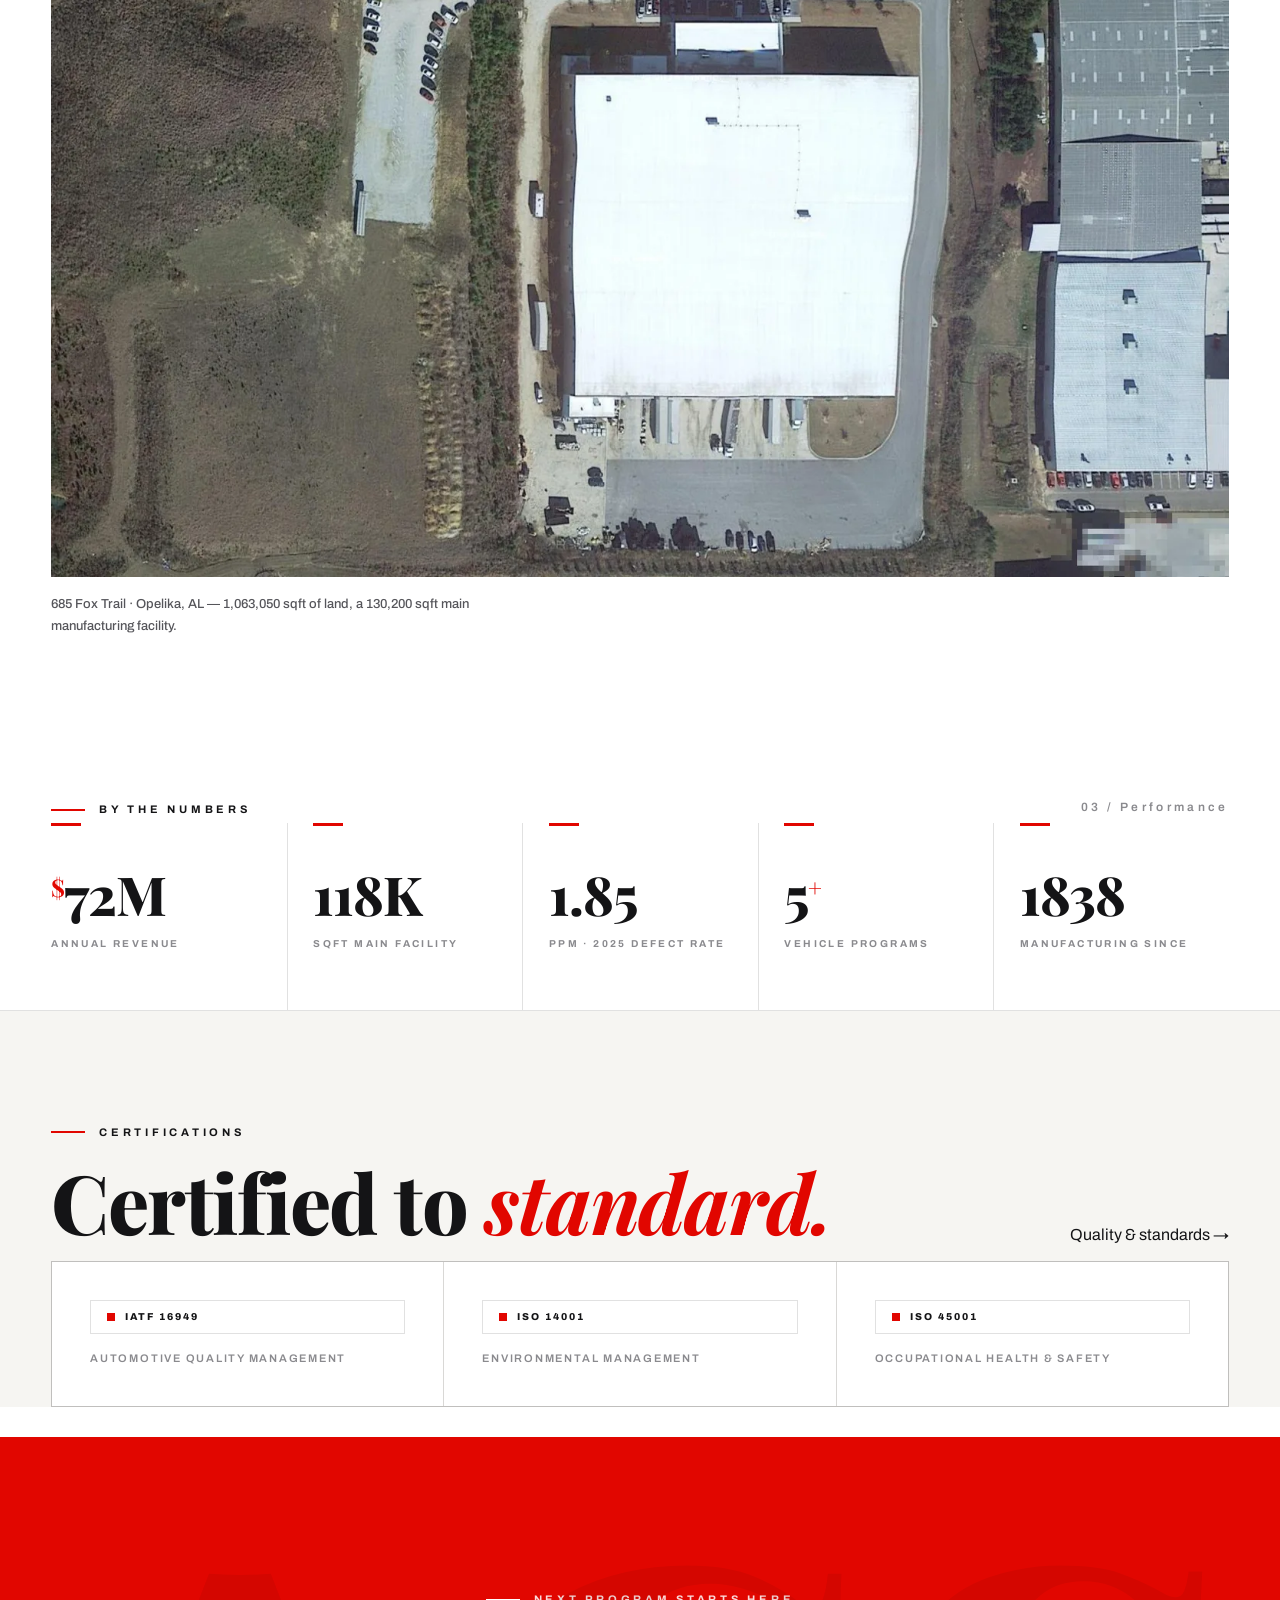
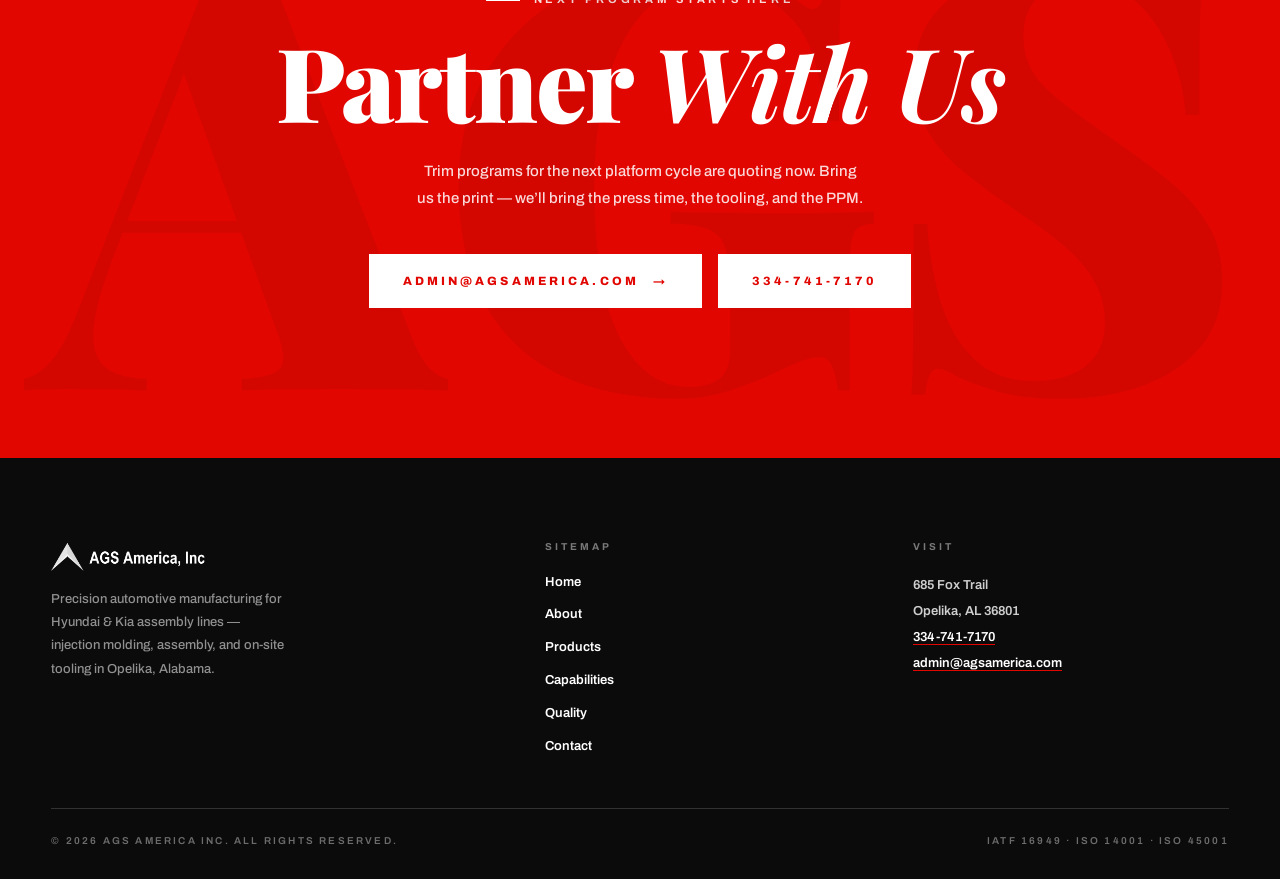
==== commit 5228b95a: "Scope claims to reality: Crash Pad CTR only, no sequencing service - Crash Pad -> Crash Pad CTR: cen" ====
--- a/about.html
+++ b/about.html
@@ -119,7 +119,7 @@
   <div class="wrap split-feature">
     <div class="split-feature-text reveal">
       <span class="kicker">What We Do</span>
-      <h2 class="sec-title">Molded, assembled,<br><em>sequenced.</em></h2>
+      <h2 class="sec-title">Molded, assembled,<br><em>delivered.</em></h2>
       <p class="prose">
         We specialize in automotive interior and exterior components through injection molding and
         assembly. As a dedicated Tier 2 supplier, we focus exclusively on production excellence —
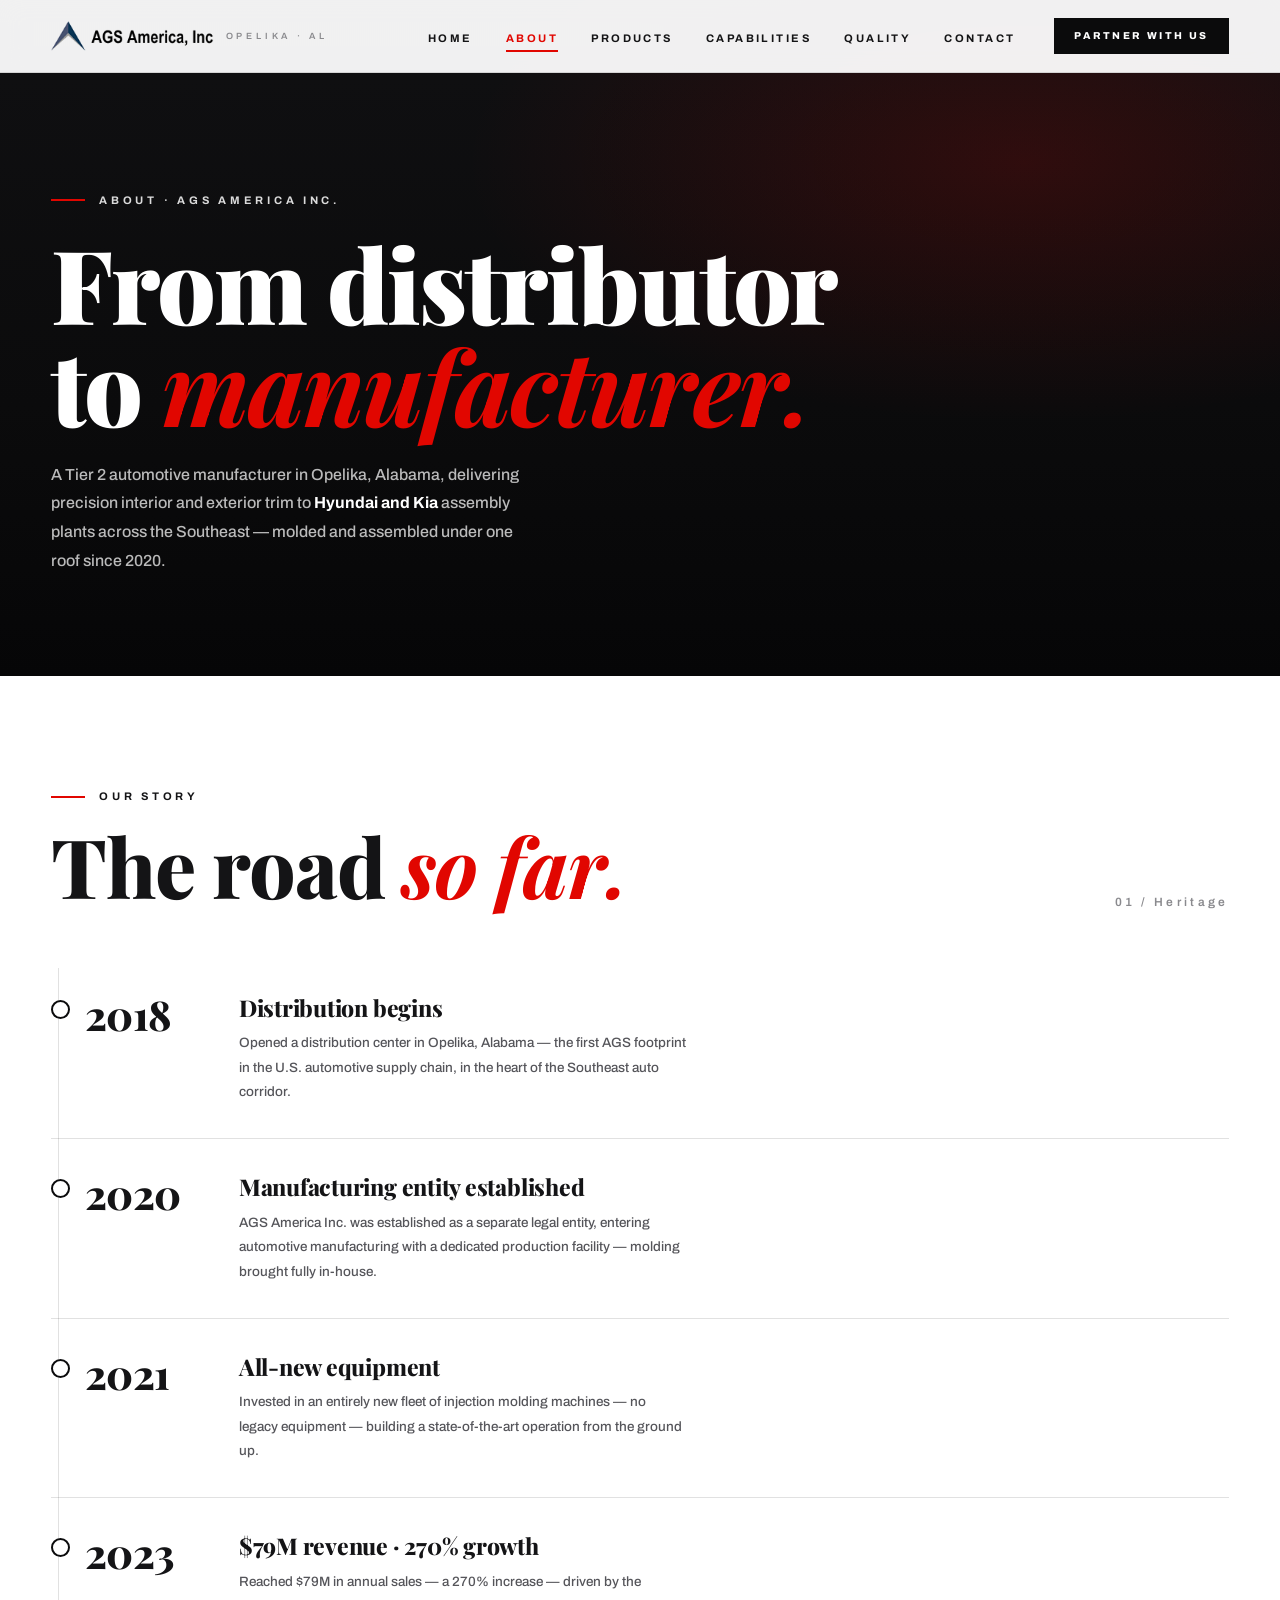
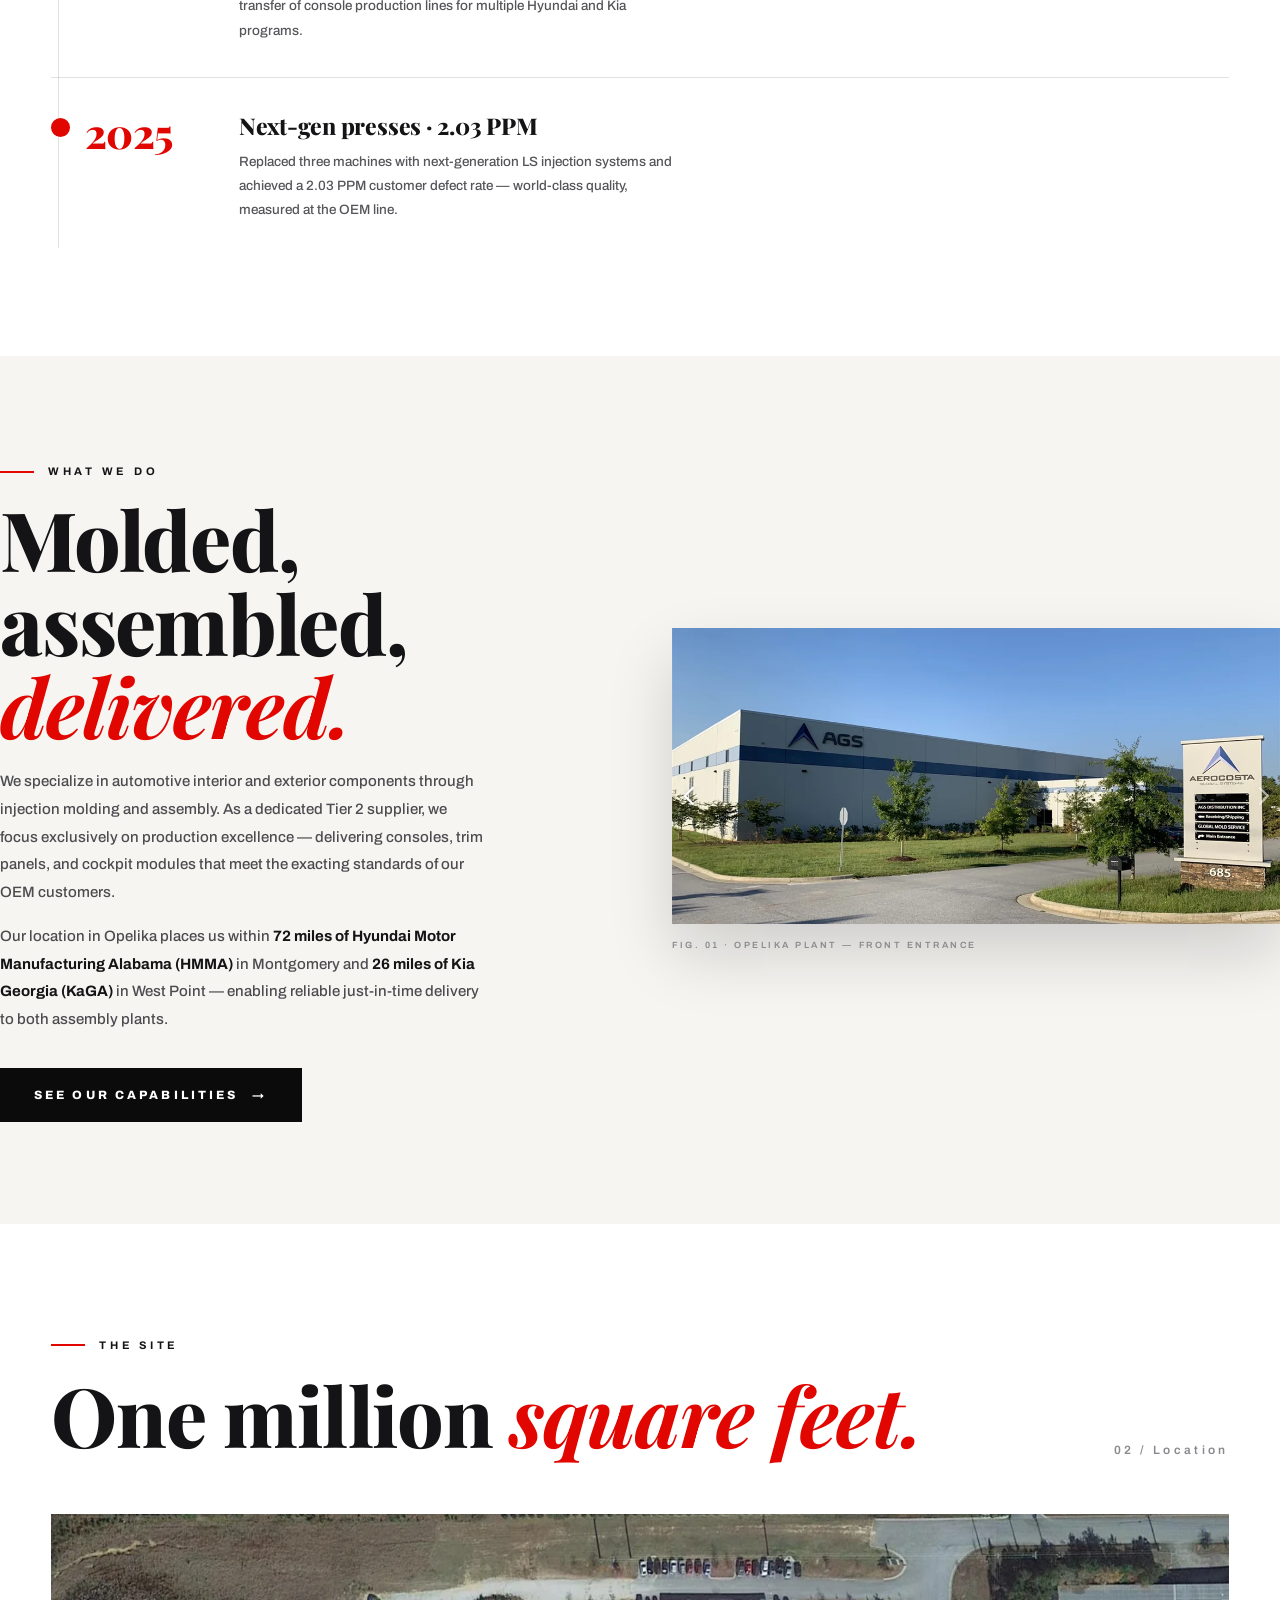
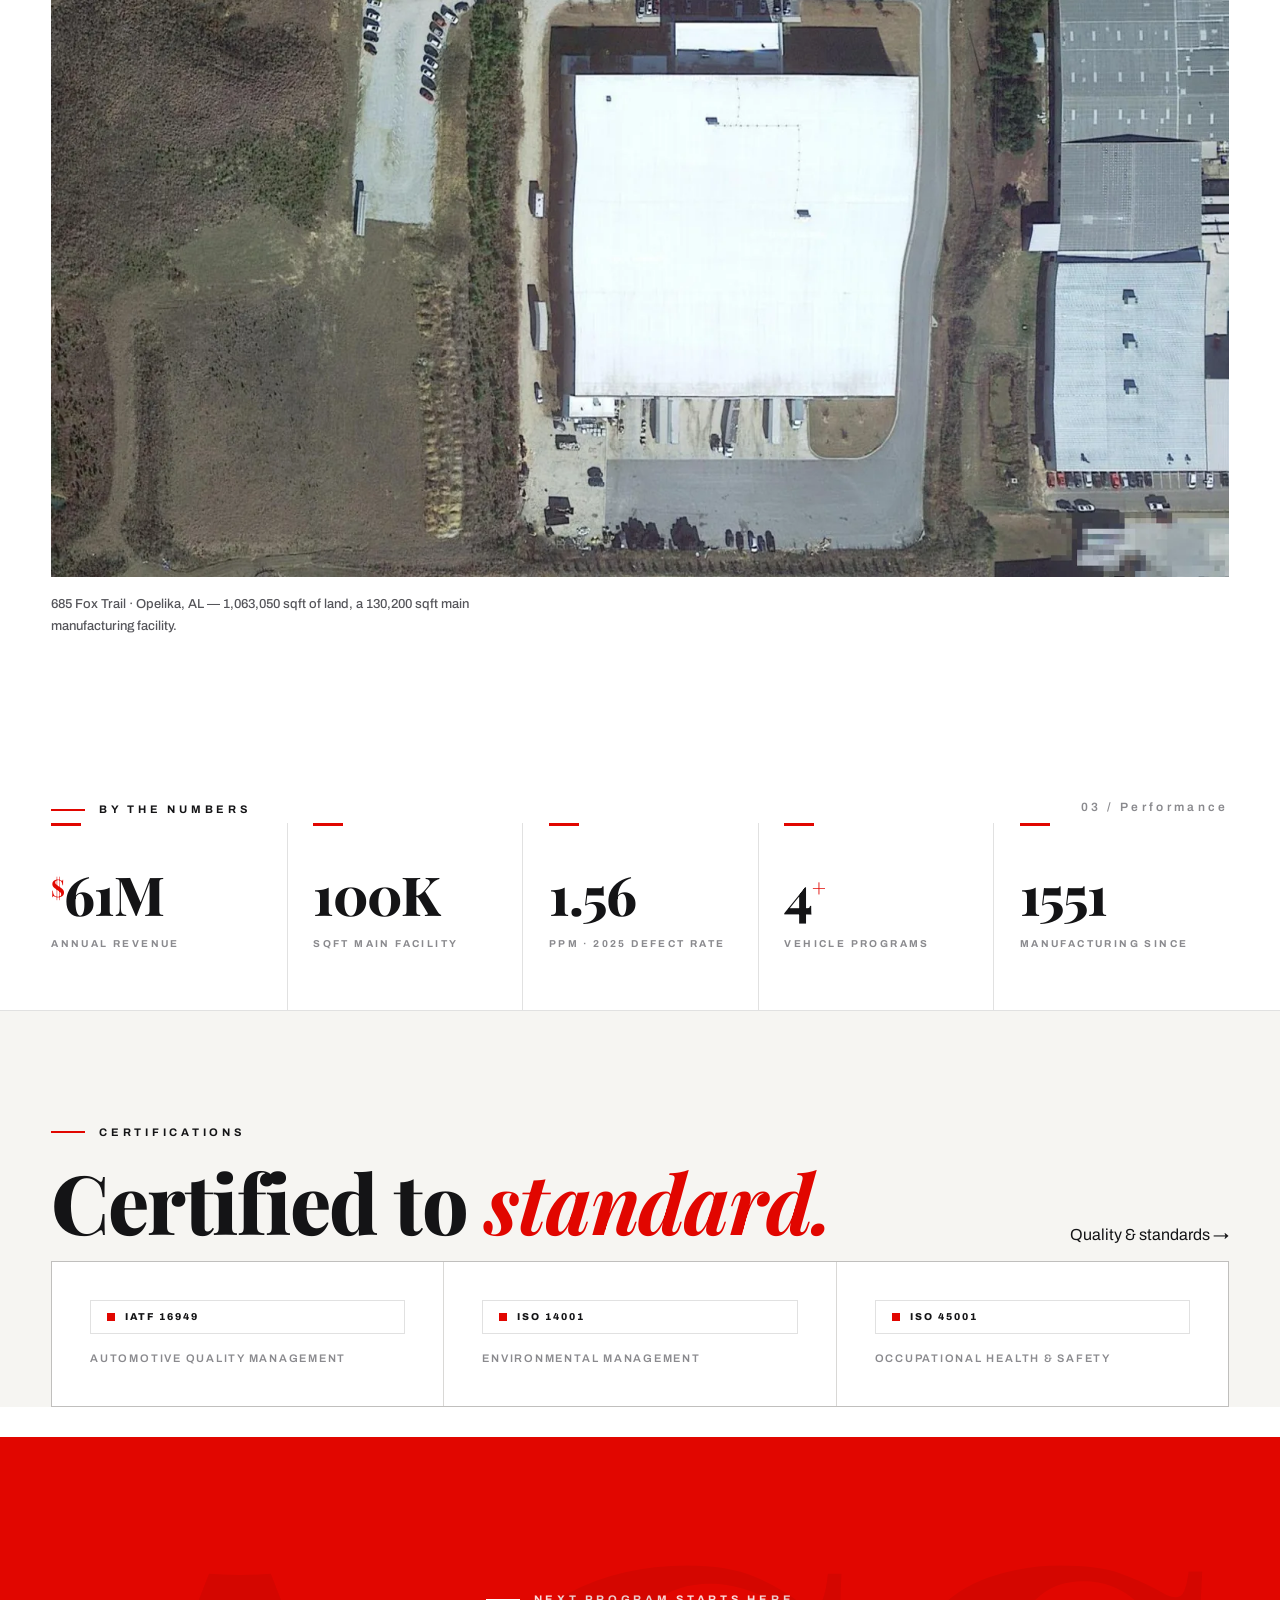
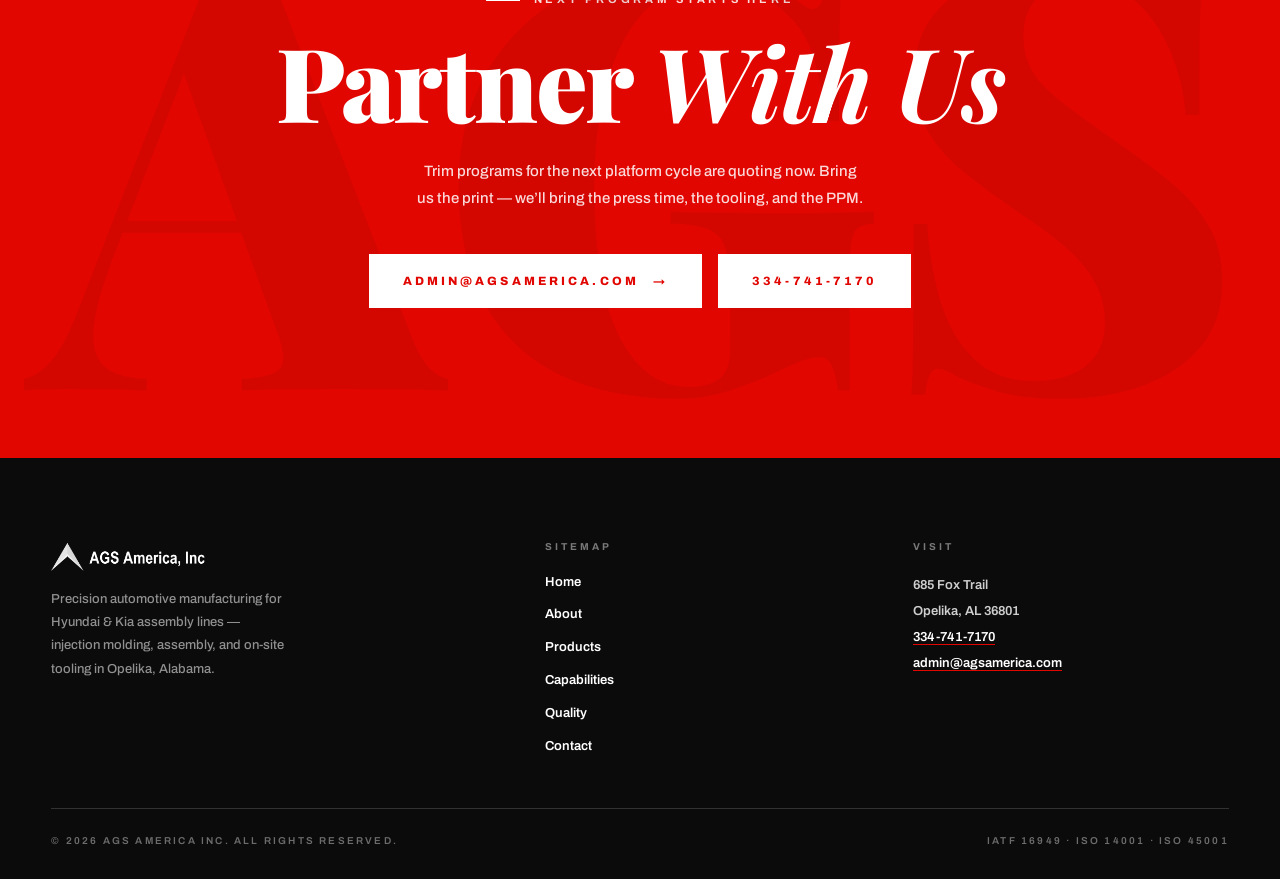
==== commit f58265a0: "Expandable capability cards + home cards deep-link to capabilities - capabilities.html: the three ca" ====
--- a/about.html
+++ b/about.html
@@ -22,7 +22,7 @@
 <link href="https://fonts.googleapis.com/css2?family=Playfair+Display:ital,wght@0,500;0,700;0,800;0,900;1,500;1,700;1,900&family=Archivo:wght@400;500;600;700;800;900&display=swap" rel="stylesheet">
 
 <link rel="stylesheet" href="css/main.css?v=1">
-<link rel="stylesheet" href="css/sub.css?v=2">
+<link rel="stylesheet" href="css/sub.css?v=3">
 </head>
 <body>
 
@@ -265,6 +265,6 @@
   </div>
 </footer>
 
-<script src="js/main.js?v=1" defer></script>
+<script src="js/main.js?v=2" defer></script>
 </body>
 </html>
--- a/css/sub.css
+++ b/css/sub.css
@@ -111,7 +111,37 @@
 .cap h3{font:800 clamp(22px,2vw,30px)/1.15 var(--serif);letter-spacing:-.01em;margin-top:14px}
 .cap p{margin-top:14px;font:500 13.5px/1.8 var(--sans);color:#55555a}
 .cap-note{margin-top:22px;padding-top:16px;border-top:1px solid var(--line);font:700 10px/1.7 var(--sans);letter-spacing:.2em;text-transform:uppercase;color:var(--red)}
-@media (prefers-reduced-motion: reduce){.cap:hover{transform:none}}
+
+/* anchor scroll offset (fixed nav) */
+.cap[id]{scroll-margin-top:calc(var(--nav-h) + 24px)}
+
+/* expand/collapse toggle */
+.cap-toggle{margin-top:20px;align-self:flex-start;display:inline-flex;align-items:center;gap:9px;padding:9px 16px 9px 13px;background:transparent;border:1px solid var(--line);border-radius:999px;cursor:pointer;font:800 10.5px/1 var(--sans);letter-spacing:.18em;text-transform:uppercase;color:var(--ink,#0b0b0c);transition:border-color .25s ease, color .25s ease, background .25s ease}
+.cap-toggle:hover{border-color:var(--red);color:var(--red)}
+.cap-toggle:focus-visible{outline:2px solid var(--red);outline-offset:3px}
+.cap-toggle-icon{position:relative;width:11px;height:11px;flex:0 0 auto}
+.cap-toggle-icon::before,.cap-toggle-icon::after{content:"";position:absolute;background:currentColor;transition:transform .3s ease, opacity .3s ease}
+.cap-toggle-icon::before{left:0;top:5px;width:11px;height:1.5px}
+.cap-toggle-icon::after{left:5px;top:0;width:1.5px;height:11px}
+.cap-toggle[aria-expanded="true"] .cap-toggle-icon::after{transform:scaleY(0);opacity:0}
+.cap-toggle[aria-expanded="true"]{border-color:var(--red);color:var(--red)}
+
+/* collapsible detail (grid-rows animation — no height measuring) */
+.cap-detail{display:grid;grid-template-rows:0fr;transition:grid-template-rows .4s ease;background:var(--paper,#f6f5f2);border-top:1px solid var(--line)}
+.cap-detail[hidden]{display:none}
+.cap-detail.open{grid-template-rows:1fr}
+.cap-detail-inner{overflow:hidden;min-height:0}
+.cap-detail .cap-detail-photo,.cap-detail .cap-detail-list{margin:0}
+.cap-detail-photo{width:100%;aspect-ratio:16/9;object-fit:cover;display:block}
+.cap-detail-list{list-style:none;padding:clamp(22px,2.6vw,32px);display:flex;flex-direction:column;gap:12px}
+.cap-detail-list li{position:relative;padding-left:22px;font:500 13.5px/1.6 var(--sans);color:#3a3a3f}
+.cap-detail-list li::before{content:"";position:absolute;left:0;top:8px;width:8px;height:8px;background:var(--red);border-radius:50%}
+
+@media (prefers-reduced-motion: reduce){
+  .cap:hover{transform:none}
+  .cap-detail{transition:none}
+  .cap-toggle-icon::before,.cap-toggle-icon::after{transition:none}
+}
 @media (max-width:980px){ .caps-grid{grid-template-columns:1fr} }
 
 /* spec table (key/value rows) */
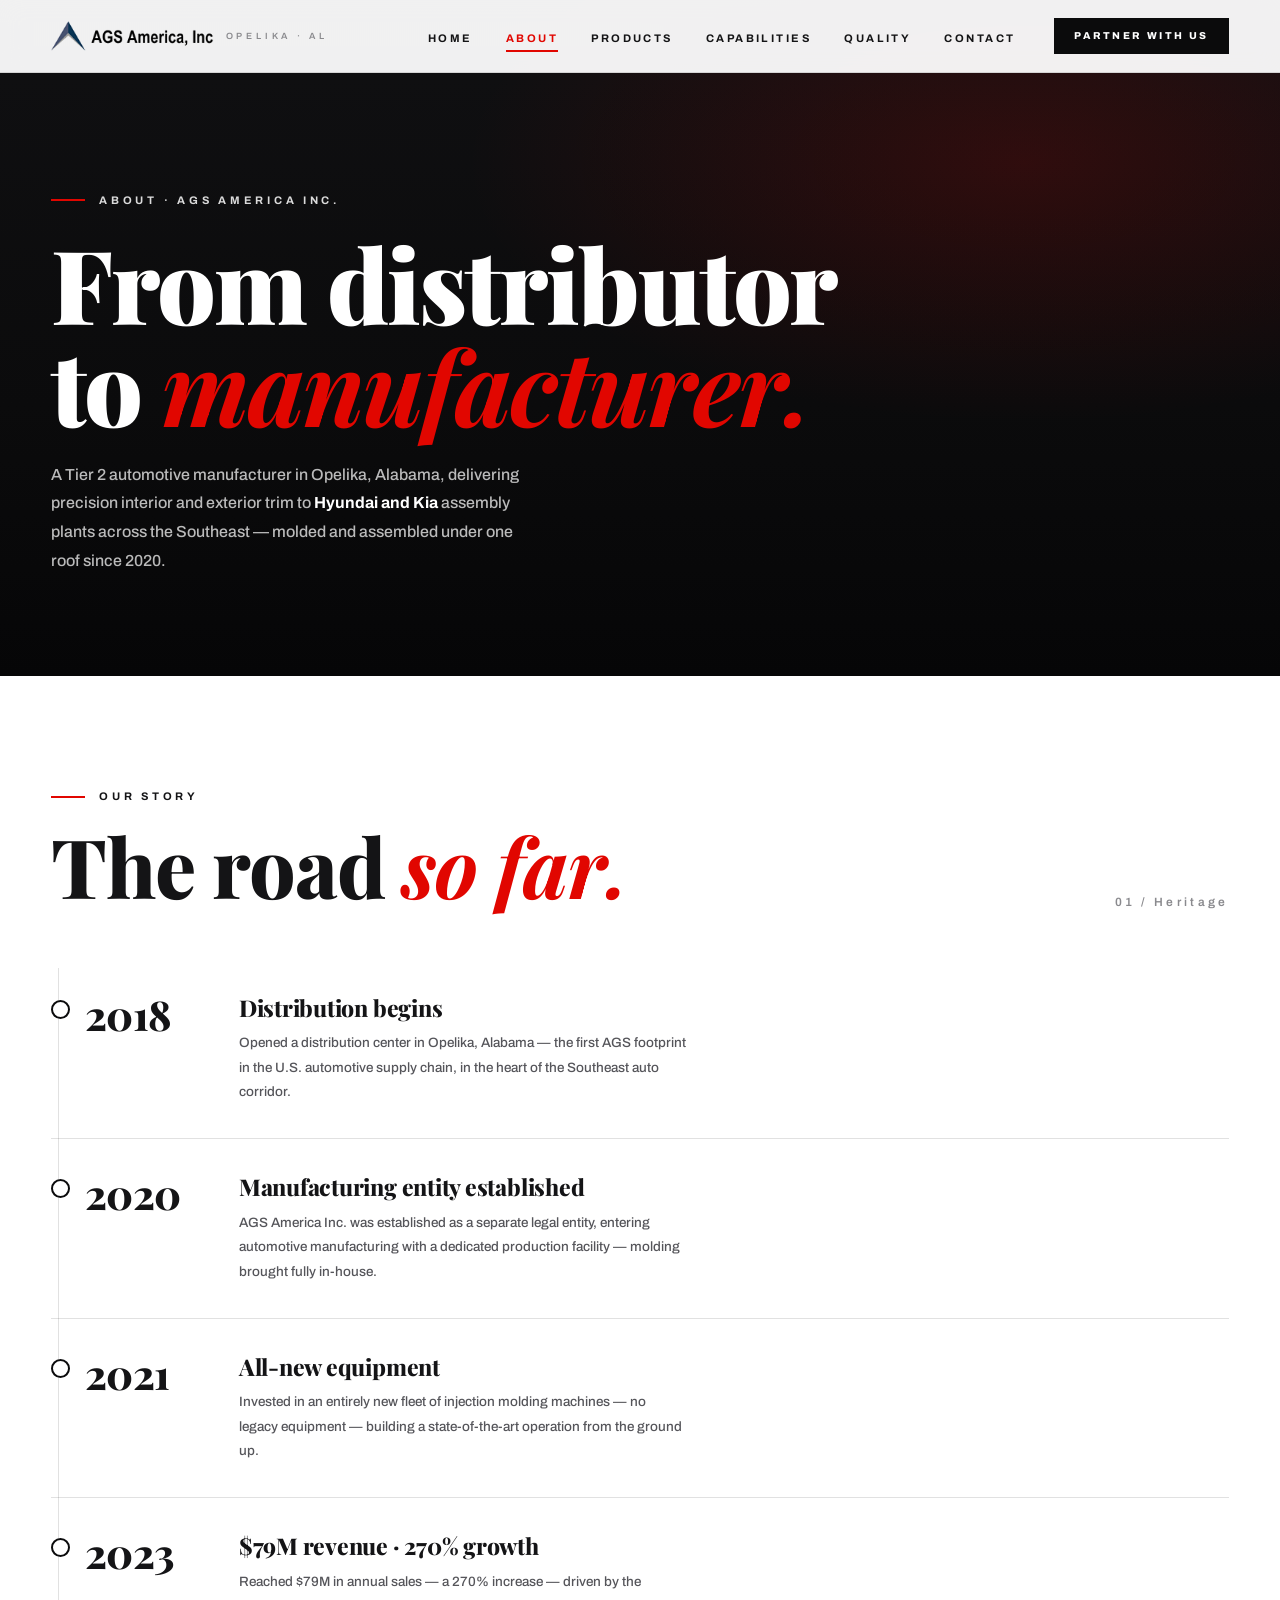
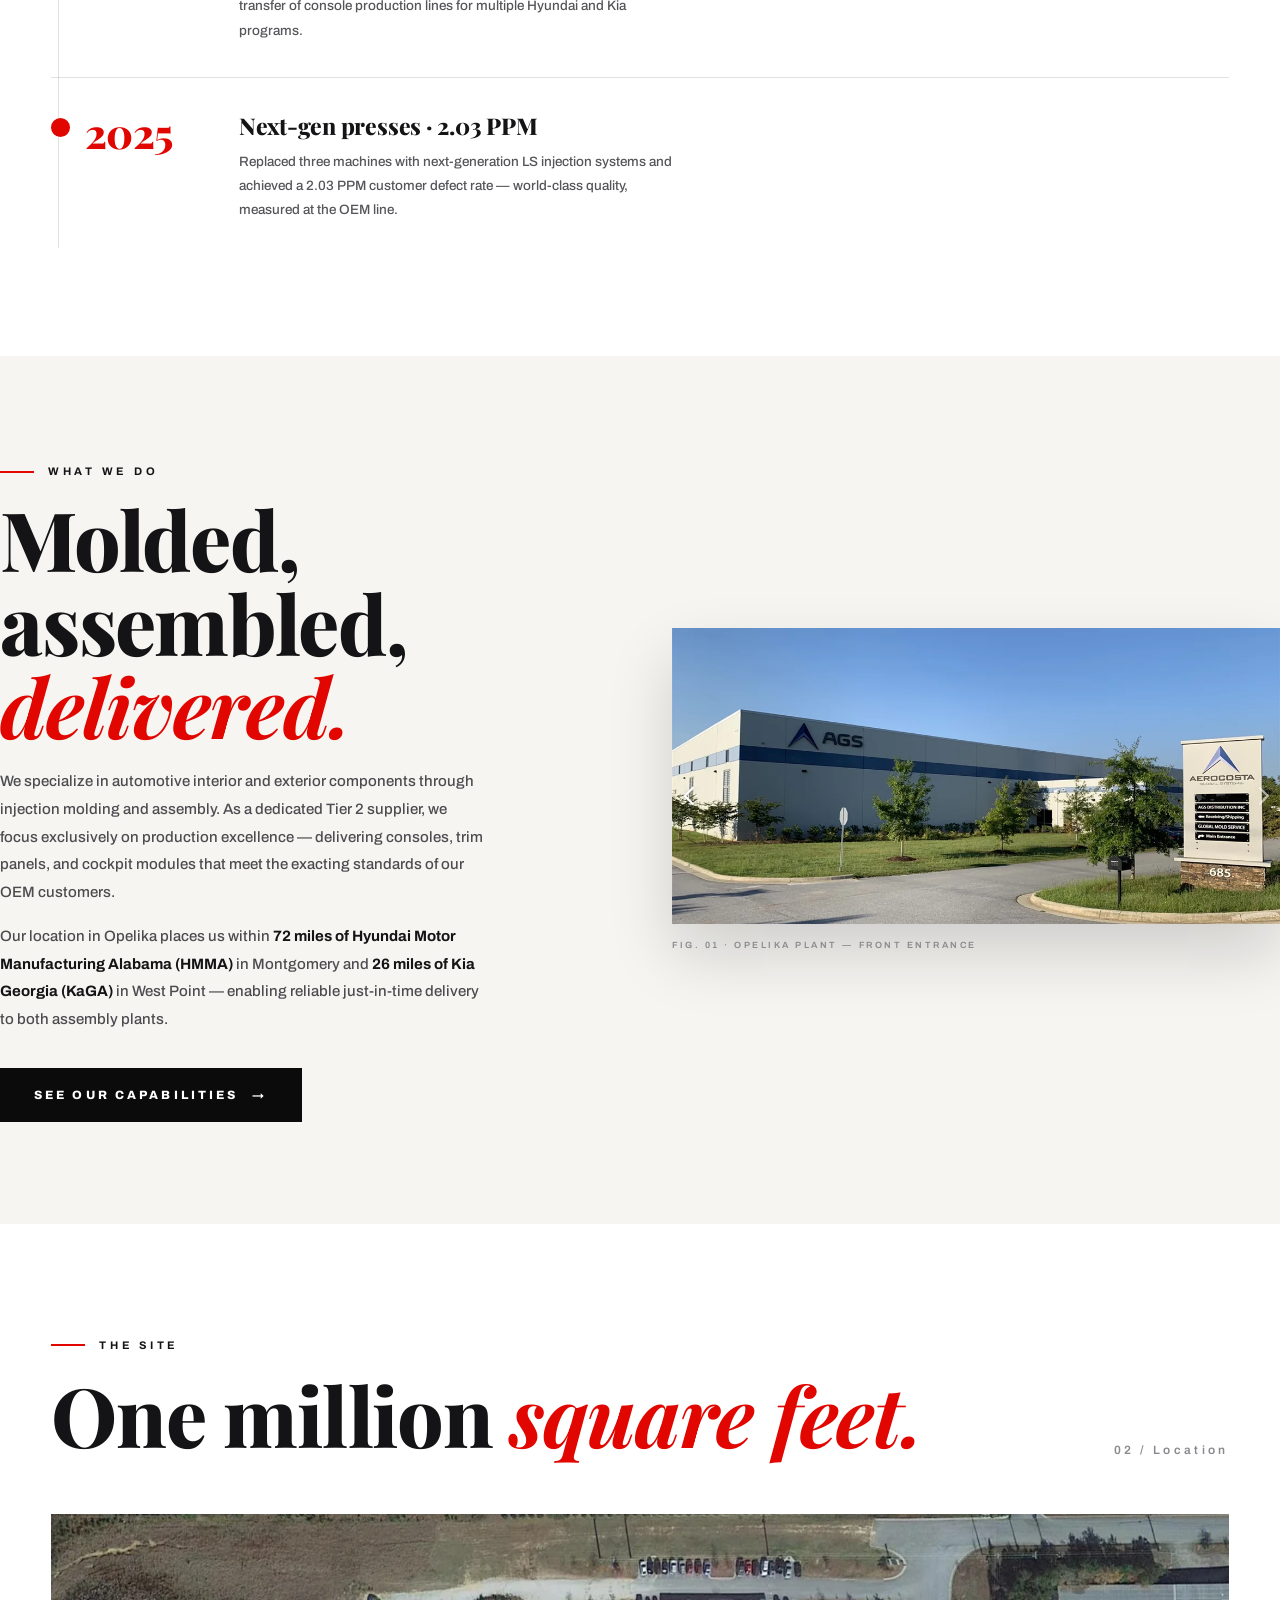
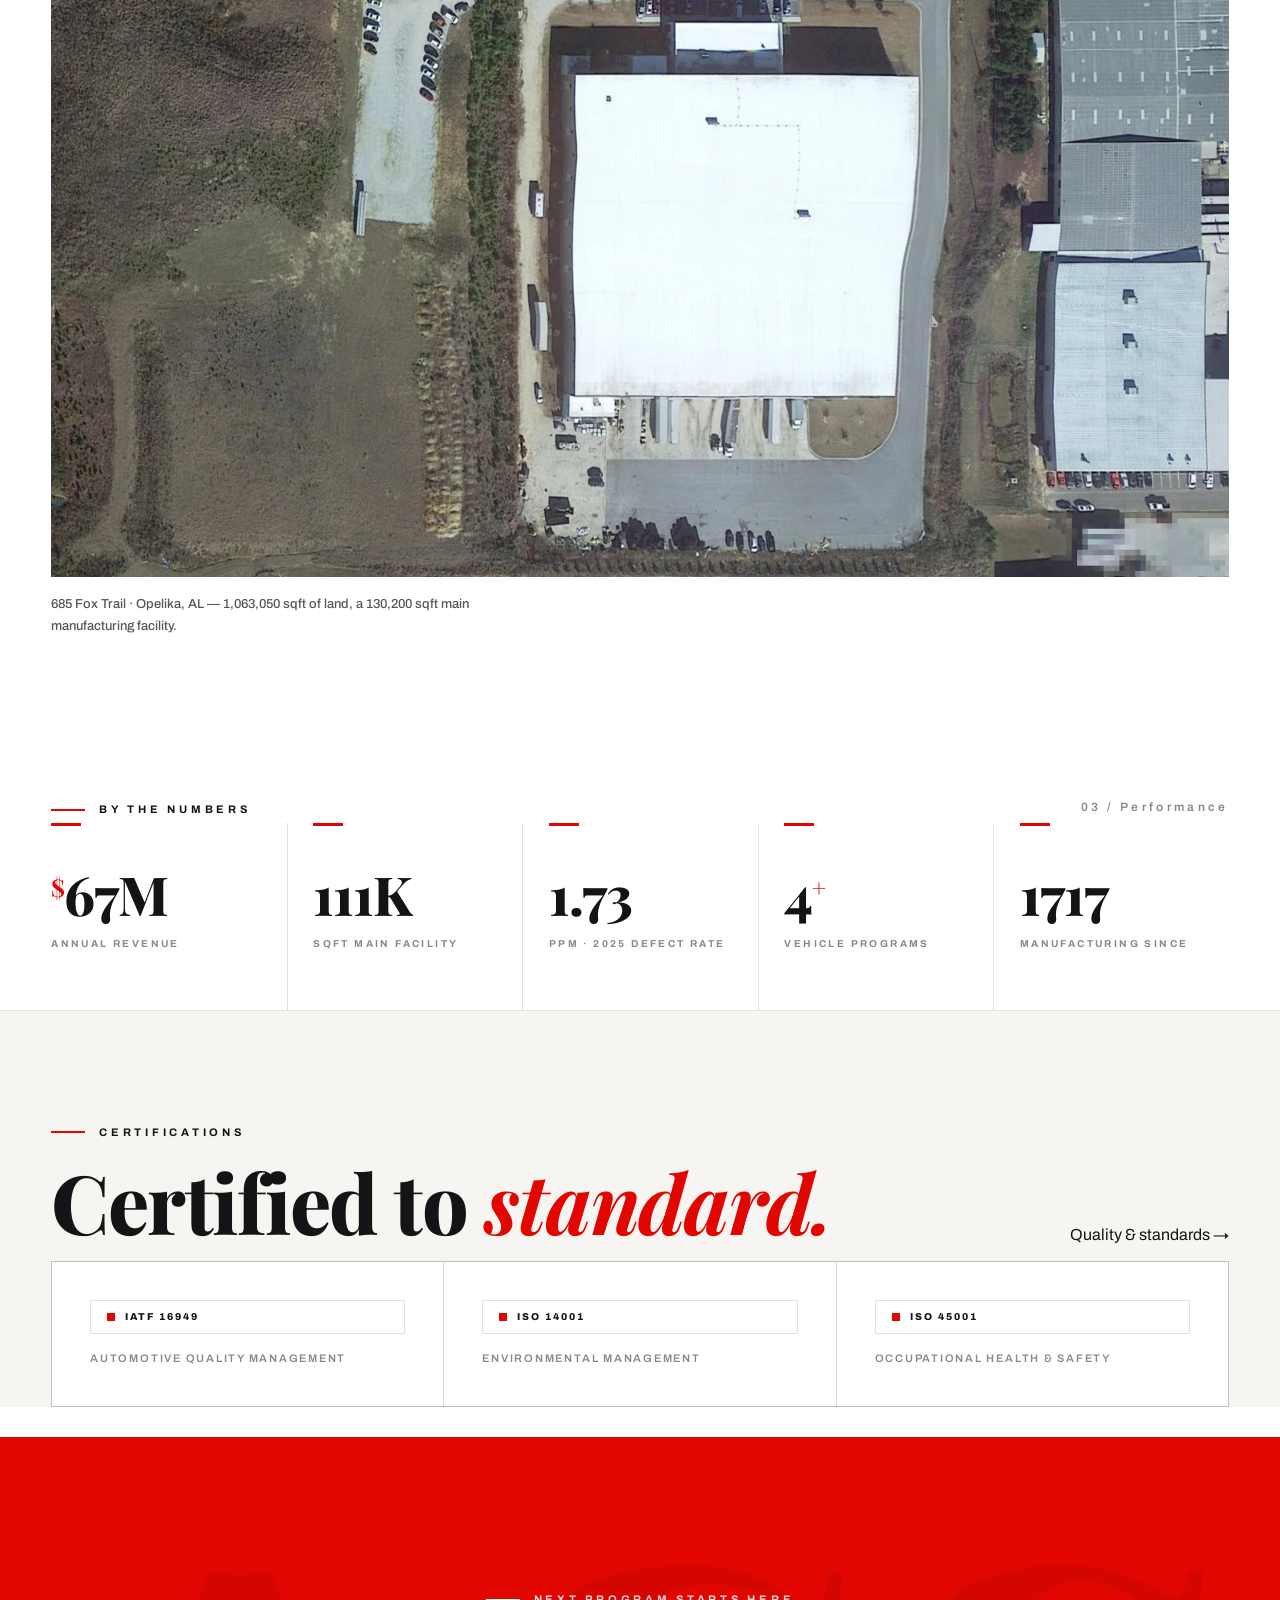
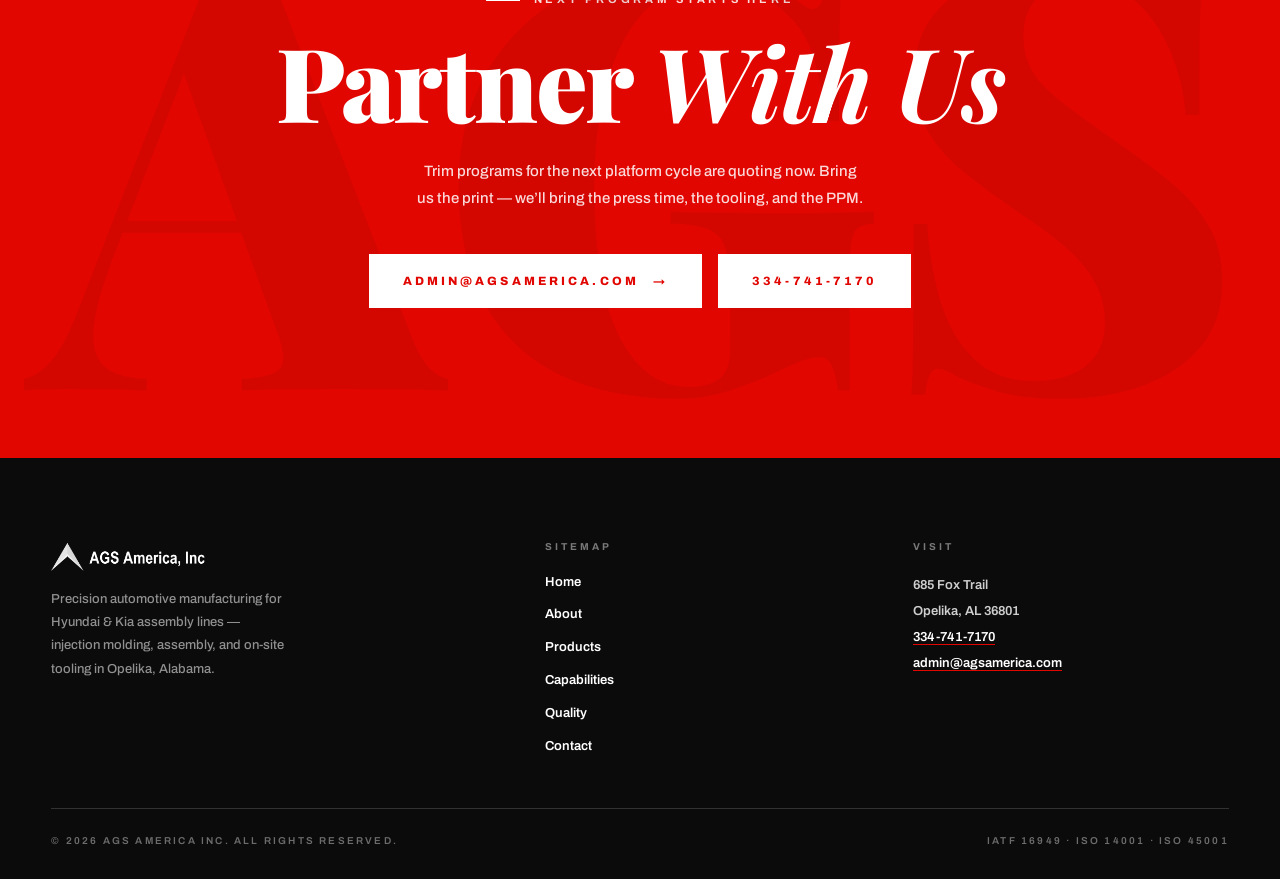
==== commit 627d7b55: "Cap expand polish: drop detail photos, keep sibling cards top-aligned .index-no{margin-bottom:auto} " ====
--- a/about.html
+++ b/about.html
@@ -22,7 +22,7 @@
 <link href="https://fonts.googleapis.com/css2?family=Playfair+Display:ital,wght@0,500;0,700;0,800;0,900;1,500;1,700;1,900&family=Archivo:wght@400;500;600;700;800;900&display=swap" rel="stylesheet">
 
 <link rel="stylesheet" href="css/main.css?v=1">
-<link rel="stylesheet" href="css/sub.css?v=3">
+<link rel="stylesheet" href="css/sub.css?v=4">
 </head>
 <body>
 
--- a/css/sub.css
+++ b/css/sub.css
@@ -107,7 +107,7 @@
 .cap-figure{aspect-ratio:4/3;display:flex;align-items:center;justify-content:center;background:linear-gradient(180deg,#15151a,#0d0d10)}
 .cap-figure svg{width:46%;height:auto}
 .cap-body{padding:clamp(26px,3vw,40px);display:flex;flex-direction:column;flex:1}
-.cap-body .index-no{margin-bottom:auto}
+.cap-body .index-no{margin-bottom:18px}
 .cap h3{font:800 clamp(22px,2vw,30px)/1.15 var(--serif);letter-spacing:-.01em;margin-top:14px}
 .cap p{margin-top:14px;font:500 13.5px/1.8 var(--sans);color:#55555a}
 .cap-note{margin-top:22px;padding-top:16px;border-top:1px solid var(--line);font:700 10px/1.7 var(--sans);letter-spacing:.2em;text-transform:uppercase;color:var(--red)}
@@ -131,8 +131,7 @@
 .cap-detail[hidden]{display:none}
 .cap-detail.open{grid-template-rows:1fr}
 .cap-detail-inner{overflow:hidden;min-height:0}
-.cap-detail .cap-detail-photo,.cap-detail .cap-detail-list{margin:0}
-.cap-detail-photo{width:100%;aspect-ratio:16/9;object-fit:cover;display:block}
+.cap-detail .cap-detail-list{margin:0}
 .cap-detail-list{list-style:none;padding:clamp(22px,2.6vw,32px);display:flex;flex-direction:column;gap:12px}
 .cap-detail-list li{position:relative;padding-left:22px;font:500 13.5px/1.6 var(--sans);color:#3a3a3f}
 .cap-detail-list li::before{content:"";position:absolute;left:0;top:8px;width:8px;height:8px;background:var(--red);border-radius:50%}
